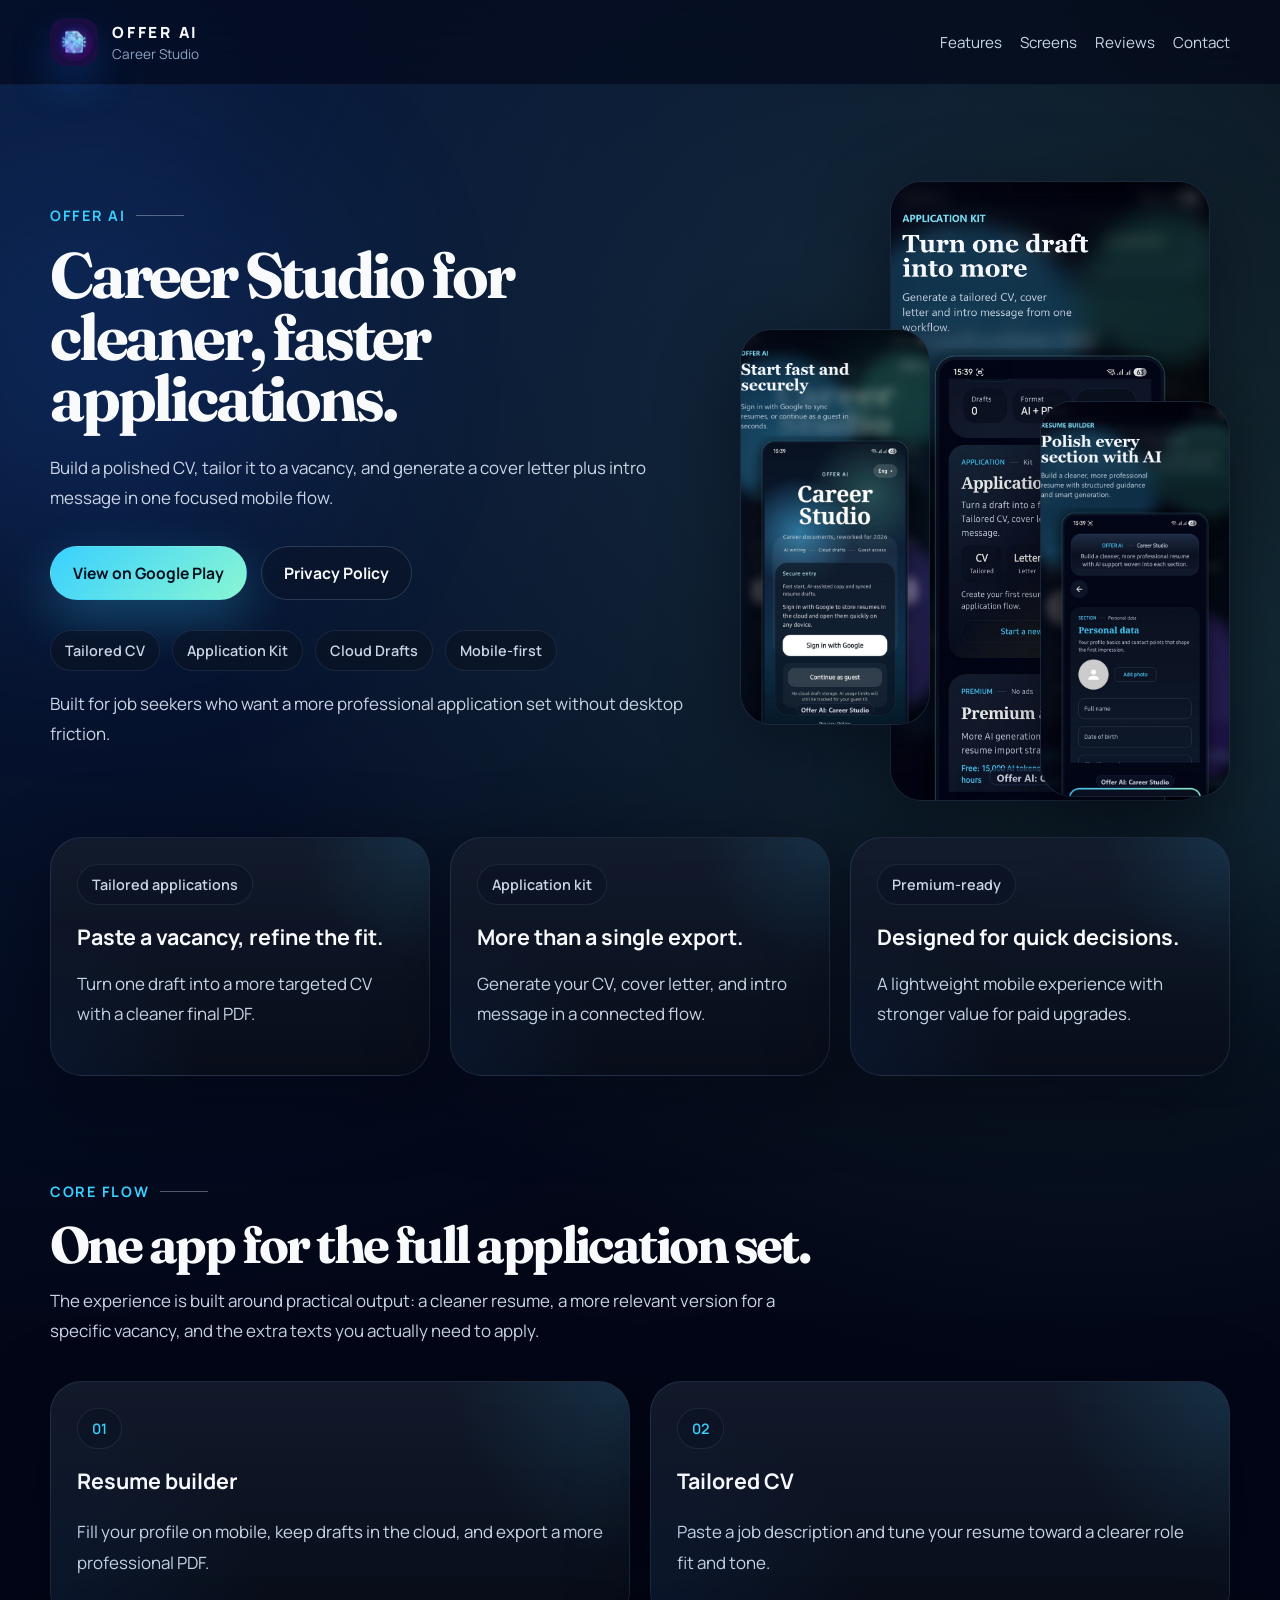
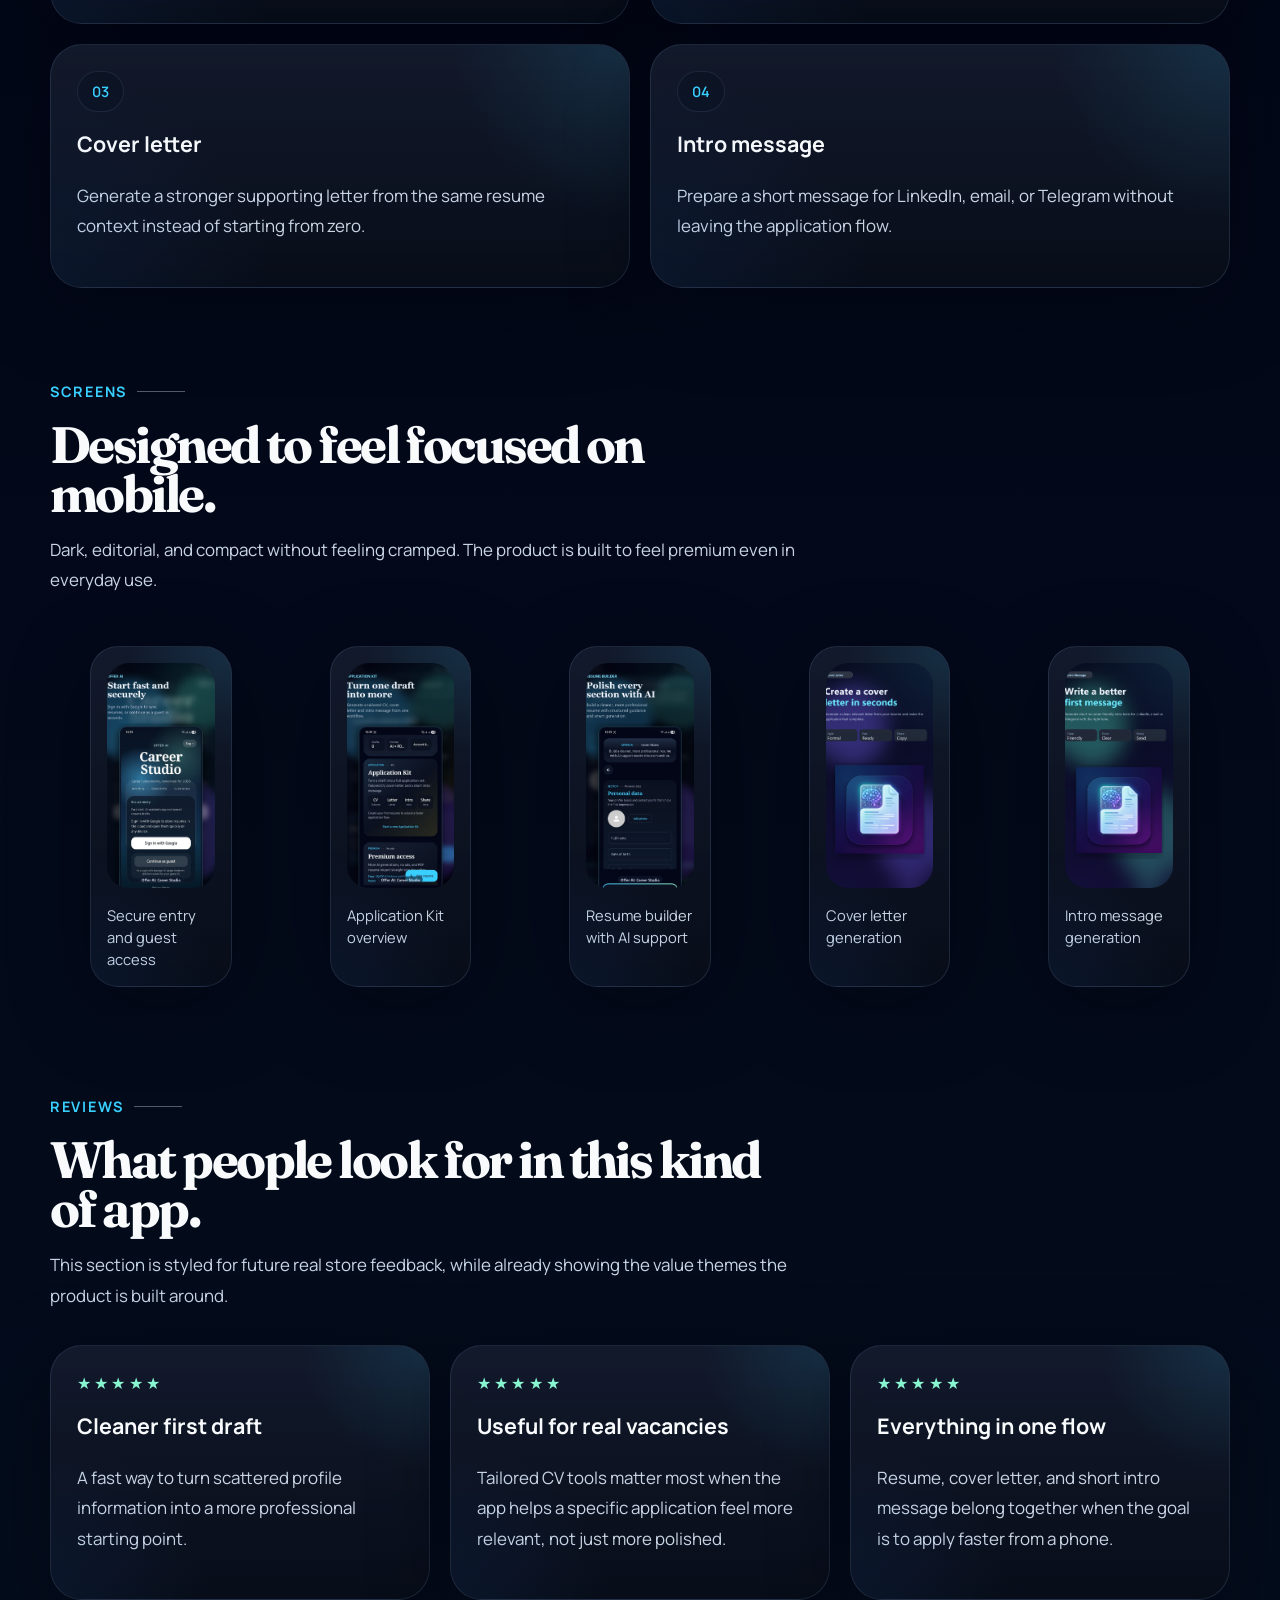
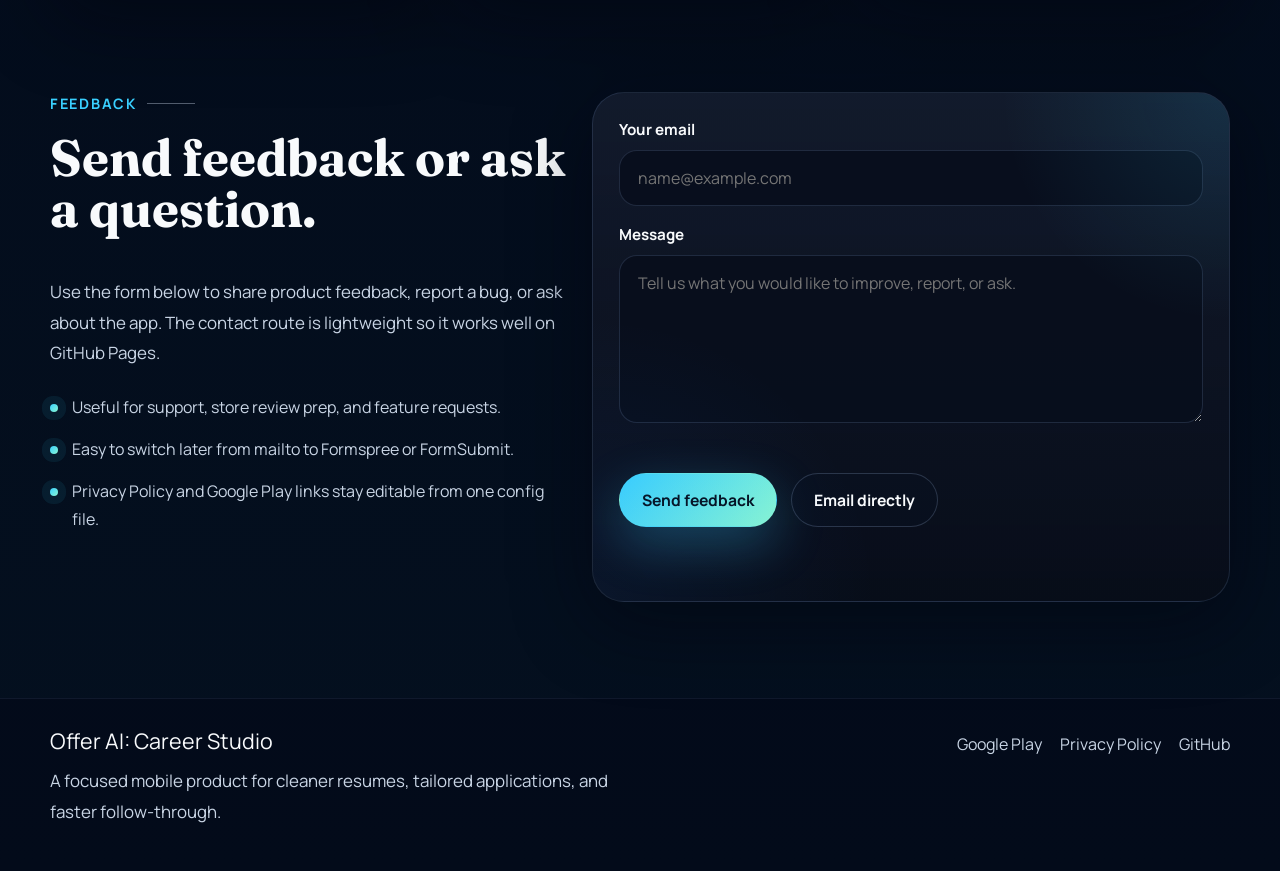
==== index.html @ f6e027f5 "Add files via upload" ====
<!DOCTYPE html>
<html lang="en">
<head>
    <meta charset="utf-8">
    <meta name="viewport" content="width=device-width, initial-scale=1">
    <title>Offer AI: Career Studio</title>
    <meta
        name="description"
        content="Offer AI: Career Studio helps you build a cleaner CV, tailor it to a vacancy, and generate a full application kit right from your phone."
    >
    <meta name="theme-color" content="#020617">
    <meta property="og:title" content="Offer AI: Career Studio">
    <meta
        property="og:description"
        content="A modern mobile studio for CVs, tailored applications, cover letters, and intro messages."
    >
    <meta property="og:type" content="website">
    <meta property="og:image" content="./assets/img/feature-graphic.png">
    <link rel="icon" type="image/png" href="./assets/img/app-icon.png">
    <link rel="preconnect" href="https://fonts.googleapis.com">
    <link rel="preconnect" href="https://fonts.gstatic.com" crossorigin>
    <link
        href="https://fonts.googleapis.com/css2?family=Fraunces:opsz,wght@9..144,600;9..144,700&family=Manrope:wght@400;500;600;700;800&display=swap"
        rel="stylesheet"
    >
    <link rel="stylesheet" href="./styles.css">
    <script defer src="./site-config.js"></script>
    <script defer src="./script.js"></script>
</head>
<body>
    <div class="page-glow page-glow-left"></div>
    <div class="page-glow page-glow-right"></div>

    <header class="site-header">
        <div class="container header-inner">
            <a class="brand" href="#top" aria-label="Offer AI home">
                <img src="./assets/img/app-icon.png" alt="Offer AI icon" class="brand-mark">
                <span class="brand-copy">
                    <span class="brand-name">Offer AI</span>
                    <span class="brand-subtitle">Career Studio</span>
                </span>
            </a>

            <nav class="site-nav" aria-label="Primary">
                <a href="#features">Features</a>
                <a href="#screens">Screens</a>
                <a href="#reviews">Reviews</a>
                <a href="#contact">Contact</a>
            </nav>
        </div>
    </header>

    <main id="top">
        <section class="hero-section">
            <div class="container hero-grid">
                <div class="hero-copy">
                    <div class="eyebrow">Offer AI</div>
                    <h1>Career Studio for cleaner, faster applications.</h1>
                    <p class="hero-lead">
                        Build a polished CV, tailor it to a vacancy, and generate a cover letter
                        plus intro message in one focused mobile flow.
                    </p>

                    <div class="hero-actions">
                        <a id="play-store-link" class="button button-primary" href="#" target="_blank" rel="noreferrer">
                            View on Google Play
                        </a>
                        <a id="privacy-link" class="button button-secondary" href="#" target="_blank" rel="noreferrer">
                            Privacy Policy
                        </a>
                    </div>

                    <div class="hero-pills" aria-label="Product highlights">
                        <span>Tailored CV</span>
                        <span>Application Kit</span>
                        <span>Cloud Drafts</span>
                        <span>Mobile-first</span>
                    </div>

                    <div class="hero-note">
                        Built for job seekers who want a more professional application set without
                        desktop friction.
                    </div>
                </div>

                <div class="hero-visual">
                    <div class="hero-card hero-card-main">
                        <img src="./assets/screens/02_application_kit.png" alt="Application Kit screen" loading="eager">
                    </div>
                    <div class="hero-card hero-card-float hero-card-left">
                        <img src="./assets/screens/01_secure_entry.png" alt="Secure entry screen" loading="eager">
                    </div>
                    <div class="hero-card hero-card-float hero-card-right">
                        <img src="./assets/screens/03_resume_builder.png" alt="Resume builder screen" loading="eager">
                    </div>
                </div>
            </div>
        </section>

        <section class="stat-section">
            <div class="container stat-grid">
                <article class="surface-card stat-card">
                    <span class="stat-label">Tailored applications</span>
                    <strong>Paste a vacancy, refine the fit.</strong>
                    <p>Turn one draft into a more targeted CV with a cleaner final PDF.</p>
                </article>
                <article class="surface-card stat-card">
                    <span class="stat-label">Application kit</span>
                    <strong>More than a single export.</strong>
                    <p>Generate your CV, cover letter, and intro message in a connected flow.</p>
                </article>
                <article class="surface-card stat-card">
                    <span class="stat-label">Premium-ready</span>
                    <strong>Designed for quick decisions.</strong>
                    <p>A lightweight mobile experience with stronger value for paid upgrades.</p>
                </article>
            </div>
        </section>

        <section id="features" class="content-section">
            <div class="container">
                <div class="section-heading">
                    <div class="eyebrow">Core flow</div>
                    <h2>One app for the full application set.</h2>
                    <p>
                        The experience is built around practical output: a cleaner resume, a more
                        relevant version for a specific vacancy, and the extra texts you actually
                        need to apply.
                    </p>
                </div>

                <div class="feature-grid">
                    <article class="surface-card feature-card">
                        <span class="feature-kicker">01</span>
                        <h3>Resume builder</h3>
                        <p>Fill your profile on mobile, keep drafts in the cloud, and export a more professional PDF.</p>
                    </article>
                    <article class="surface-card feature-card">
                        <span class="feature-kicker">02</span>
                        <h3>Tailored CV</h3>
                        <p>Paste a job description and tune your resume toward a clearer role fit and tone.</p>
                    </article>
                    <article class="surface-card feature-card">
                        <span class="feature-kicker">03</span>
                        <h3>Cover letter</h3>
                        <p>Generate a stronger supporting letter from the same resume context instead of starting from zero.</p>
                    </article>
                    <article class="surface-card feature-card">
                        <span class="feature-kicker">04</span>
                        <h3>Intro message</h3>
                        <p>Prepare a short message for LinkedIn, email, or Telegram without leaving the application flow.</p>
                    </article>
                </div>
            </div>
        </section>

        <section id="screens" class="content-section screen-section">
            <div class="container">
                <div class="section-heading">
                    <div class="eyebrow">Screens</div>
                    <h2>Designed to feel focused on mobile.</h2>
                    <p>
                        Dark, editorial, and compact without feeling cramped. The product is built
                        to feel premium even in everyday use.
                    </p>
                </div>

                <div class="screen-grid">
                    <figure class="surface-card screen-card">
                        <img src="./assets/screens/01_secure_entry.png" alt="Secure entry screen" loading="lazy">
                        <figcaption>Secure entry and guest access</figcaption>
                    </figure>
                    <figure class="surface-card screen-card">
                        <img src="./assets/screens/02_application_kit.png" alt="Application Kit screen" loading="lazy">
                        <figcaption>Application Kit overview</figcaption>
                    </figure>
                    <figure class="surface-card screen-card">
                        <img src="./assets/screens/03_resume_builder.png" alt="Resume builder screen" loading="lazy">
                        <figcaption>Resume builder with AI support</figcaption>
                    </figure>
                    <figure class="surface-card screen-card">
                        <img src="./assets/screens/04_cover_letter.png" alt="Cover letter screen" loading="lazy">
                        <figcaption>Cover letter generation</figcaption>
                    </figure>
                    <figure class="surface-card screen-card">
                        <img src="./assets/screens/05_intro_message.png" alt="Intro message screen" loading="lazy">
                        <figcaption>Intro message generation</figcaption>
                    </figure>
                </div>
            </div>
        </section>

        <section id="reviews" class="content-section">
            <div class="container">
                <div class="section-heading">
                    <div class="eyebrow">Reviews</div>
                    <h2>What people look for in this kind of app.</h2>
                    <p>
                        This section is styled for future real store feedback, while already showing
                        the value themes the product is built around.
                    </p>
                </div>

                <div class="review-grid">
                    <article class="surface-card review-card">
                        <div class="review-stars" aria-hidden="true">★★★★★</div>
                        <h3>Cleaner first draft</h3>
                        <p>
                            A fast way to turn scattered profile information into a more professional
                            starting point.
                        </p>
                    </article>
                    <article class="surface-card review-card">
                        <div class="review-stars" aria-hidden="true">★★★★★</div>
                        <h3>Useful for real vacancies</h3>
                        <p>
                            Tailored CV tools matter most when the app helps a specific application
                            feel more relevant, not just more polished.
                        </p>
                    </article>
                    <article class="surface-card review-card">
                        <div class="review-stars" aria-hidden="true">★★★★★</div>
                        <h3>Everything in one flow</h3>
                        <p>
                            Resume, cover letter, and short intro message belong together when the
                            goal is to apply faster from a phone.
                        </p>
                    </article>
                </div>
            </div>
        </section>

        <section id="contact" class="content-section contact-section">
            <div class="container contact-grid">
                <div class="contact-copy">
                    <div class="eyebrow">Feedback</div>
                    <h2>Send feedback or ask a question.</h2>
                    <p>
                        Use the form below to share product feedback, report a bug, or ask about the
                        app. The contact route is lightweight so it works well on GitHub Pages.
                    </p>

                    <ul class="contact-points">
                        <li>Useful for support, store review prep, and feature requests.</li>
                        <li>Easy to switch later from mailto to Formspree or FormSubmit.</li>
                        <li>Privacy Policy and Google Play links stay editable from one config file.</li>
                    </ul>
                </div>

                <form id="feedback-form" class="surface-card feedback-form" novalidate>
                    <label class="field">
                        <span>Your email</span>
                        <input id="feedback-email" name="email" type="email" placeholder="name@example.com" required>
                    </label>

                    <label class="field">
                        <span>Message</span>
                        <textarea
                            id="feedback-message"
                            name="message"
                            rows="6"
                            placeholder="Tell us what you would like to improve, report, or ask."
                            required
                        ></textarea>
                    </label>

                    <div class="form-actions">
                        <button class="button button-primary" type="submit">Send feedback</button>
                        <a id="contact-email-link" class="button button-secondary" href="#">Email directly</a>
                    </div>

                    <p id="form-status" class="form-status" role="status" aria-live="polite"></p>
                </form>
            </div>
        </section>
    </main>

    <footer class="site-footer">
        <div class="container footer-inner">
            <div>
                <div class="footer-brand">Offer AI: Career Studio</div>
                <p class="footer-copy">
                    A focused mobile product for cleaner resumes, tailored applications, and faster
                    follow-through.
                </p>
            </div>

            <div class="footer-links">
                <a id="footer-play-link" href="#" target="_blank" rel="noreferrer">Google Play</a>
                <a id="footer-privacy-link" href="#" target="_blank" rel="noreferrer">Privacy Policy</a>
                <a href="https://github.com/MoslyHarmless/CVBuilderPro" target="_blank" rel="noreferrer">GitHub</a>
            </div>
        </div>
    </footer>
</body>
</html>
---- styles.css ----
:root {
    --bg: #020617;
    --surface: rgba(11, 17, 32, 0.82);
    --surface-strong: rgba(23, 32, 51, 0.92);
    --surface-border: rgba(72, 93, 129, 0.32);
    --text: #f8fafc;
    --muted: #c9d5e5;
    --muted-soft: #8da2bf;
    --cyan: #39d0ff;
    --mint: #89f6d2;
    --blue: #2c7bff;
    --glow: rgba(57, 208, 255, 0.2);
    --shadow: 0 20px 80px rgba(1, 4, 12, 0.48);
    --radius-xl: 32px;
    --radius-lg: 24px;
    --radius-md: 18px;
    --radius-sm: 14px;
    --container: 1180px;
}

* {
    box-sizing: border-box;
}

html {
    scroll-behavior: smooth;
}

body {
    margin: 0;
    min-width: 320px;
    font-family: "Manrope", sans-serif;
    color: var(--text);
    background:
        radial-gradient(circle at top left, rgba(44, 123, 255, 0.2), transparent 32%),
        radial-gradient(circle at 85% 12%, rgba(137, 246, 210, 0.14), transparent 24%),
        linear-gradient(180deg, #030917 0%, #020617 36%, #04101f 100%);
    overflow-x: hidden;
}

img {
    display: block;
    max-width: 100%;
}

a {
    color: inherit;
    text-decoration: none;
}

button,
input,
textarea {
    font: inherit;
}

.page-glow {
    position: fixed;
    inset: auto;
    width: 420px;
    height: 420px;
    border-radius: 50%;
    filter: blur(120px);
    opacity: 0.35;
    pointer-events: none;
    z-index: 0;
}

.page-glow-left {
    top: 160px;
    left: -120px;
    background: rgba(44, 123, 255, 0.45);
}

.page-glow-right {
    top: 520px;
    right: -120px;
    background: rgba(57, 208, 255, 0.22);
}

.container {
    position: relative;
    z-index: 1;
    width: min(calc(100% - 40px), var(--container));
    margin: 0 auto;
}

.site-header {
    position: sticky;
    top: 0;
    z-index: 10;
    backdrop-filter: blur(18px);
    background: rgba(2, 6, 23, 0.6);
    border-bottom: 1px solid rgba(95, 117, 155, 0.12);
}

.header-inner {
    display: flex;
    align-items: center;
    justify-content: space-between;
    gap: 20px;
    padding: 18px 0;
}

.brand {
    display: inline-flex;
    align-items: center;
    gap: 14px;
}

.brand-mark {
    width: 48px;
    height: 48px;
    border-radius: 16px;
    box-shadow: 0 18px 40px rgba(22, 121, 255, 0.25);
}

.brand-copy {
    display: flex;
    flex-direction: column;
    gap: 2px;
}

.brand-name {
    font-size: 0.96rem;
    font-weight: 800;
    letter-spacing: 0.18em;
    text-transform: uppercase;
}

.brand-subtitle {
    font-size: 0.85rem;
    color: var(--muted-soft);
}

.site-nav {
    display: flex;
    flex-wrap: wrap;
    justify-content: flex-end;
    gap: 18px;
}

.site-nav a {
    color: var(--muted);
    font-size: 0.95rem;
    transition: color 0.22s ease;
}

.site-nav a:hover,
.site-nav a:focus-visible {
    color: var(--text);
}

.hero-section {
    padding: 72px 0 28px;
}

.hero-grid {
    display: grid;
    grid-template-columns: minmax(0, 1fr) minmax(340px, 490px);
    align-items: center;
    gap: 44px;
}

.eyebrow {
    display: inline-flex;
    align-items: center;
    gap: 10px;
    color: var(--cyan);
    font-size: 0.9rem;
    font-weight: 700;
    letter-spacing: 0.12em;
    text-transform: uppercase;
}

.eyebrow::after {
    content: "";
    width: 48px;
    height: 1px;
    background: rgba(201, 213, 229, 0.4);
}

.hero-copy h1,
.section-heading h2 {
    margin: 18px 0 0;
    font-family: "Fraunces", serif;
    font-size: clamp(3.2rem, 5vw, 5.3rem);
    line-height: 0.96;
    letter-spacing: -0.05em;
}

.hero-lead,
.section-heading p,
.stat-card p,
.feature-card p,
.review-card p,
.contact-copy p,
.footer-copy,
.hero-note {
    color: var(--muted);
    font-size: 1.06rem;
    line-height: 1.8;
}

.hero-lead {
    max-width: 640px;
    margin: 24px 0 0;
}

.hero-actions,
.form-actions {
    display: flex;
    flex-wrap: wrap;
    gap: 14px;
    margin-top: 32px;
}

.button {
    display: inline-flex;
    align-items: center;
    justify-content: center;
    min-height: 54px;
    padding: 0 22px;
    border-radius: 999px;
    border: 1px solid transparent;
    font-size: 0.98rem;
    font-weight: 700;
    transition:
        transform 0.22s ease,
        box-shadow 0.22s ease,
        border-color 0.22s ease,
        background 0.22s ease;
}

.button:hover,
.button:focus-visible {
    transform: translateY(-1px);
}

.button-primary {
    color: #04101f;
    background: linear-gradient(135deg, var(--cyan), var(--mint));
    box-shadow: 0 18px 50px rgba(57, 208, 255, 0.28);
}

.button-secondary {
    color: var(--text);
    border-color: rgba(129, 151, 188, 0.28);
    background: rgba(10, 18, 34, 0.48);
}

.button-secondary:hover,
.button-secondary:focus-visible {
    border-color: rgba(141, 162, 191, 0.46);
    background: rgba(15, 24, 42, 0.8);
}

.hero-pills {
    display: flex;
    flex-wrap: wrap;
    gap: 12px;
    margin-top: 30px;
}

.hero-pills span,
.stat-label,
.feature-kicker {
    display: inline-flex;
    align-items: center;
    padding: 10px 14px;
    border-radius: 999px;
    color: var(--muted);
    background: rgba(10, 18, 34, 0.62);
    border: 1px solid rgba(107, 127, 161, 0.18);
    font-size: 0.9rem;
    font-weight: 600;
}

.hero-note {
    max-width: 640px;
    margin-top: 18px;
}

.hero-visual {
    position: relative;
    min-height: 640px;
}

.hero-card {
    position: absolute;
    overflow: hidden;
    border: 1px solid rgba(106, 128, 165, 0.18);
    border-radius: 32px;
    background: rgba(11, 17, 32, 0.72);
    box-shadow: var(--shadow);
}

.hero-card img {
    width: 100%;
    height: 100%;
    object-fit: cover;
}

.hero-card-main {
    right: 20px;
    top: 24px;
    width: min(100%, 320px);
    height: 620px;
}

.hero-card-float {
    width: 190px;
    height: 396px;
}

.hero-card-left {
    left: 0;
    bottom: 72px;
}

.hero-card-right {
    right: 0;
    bottom: 0;
}

.stat-section {
    padding: 12px 0 12px;
}

.stat-grid,
.feature-grid,
.review-grid,
.contact-grid {
    display: grid;
    gap: 20px;
}

.stat-grid {
    grid-template-columns: repeat(3, minmax(0, 1fr));
}

.surface-card {
    position: relative;
    overflow: hidden;
    border: 1px solid var(--surface-border);
    border-radius: var(--radius-xl);
    background:
        linear-gradient(180deg, rgba(25, 35, 54, 0.55), rgba(7, 13, 24, 0.85)),
        var(--surface);
    box-shadow: var(--shadow);
}

.surface-card::before {
    content: "";
    position: absolute;
    inset: 0;
    background:
        radial-gradient(circle at top right, rgba(57, 208, 255, 0.12), transparent 28%),
        radial-gradient(circle at bottom left, rgba(44, 123, 255, 0.08), transparent 35%);
    pointer-events: none;
}

.stat-card,
.feature-card,
.review-card,
.feedback-form {
    padding: 26px 26px 28px;
}

.stat-card strong,
.feature-card h3,
.review-card h3,
.contact-copy h2,
.footer-brand {
    display: block;
    margin-top: 18px;
    font-size: 1.34rem;
    line-height: 1.35;
}

.content-section {
    padding: 92px 0 0;
}

.section-heading {
    max-width: 760px;
    margin-bottom: 34px;
}

.section-heading h2 {
    font-size: clamp(2.4rem, 4vw, 4.3rem);
}

.feature-grid {
    grid-template-columns: repeat(2, minmax(0, 1fr));
}

.feature-kicker {
    color: var(--cyan);
}

.screen-grid {
    display: grid;
    grid-template-columns: repeat(5, minmax(0, 1fr));
    gap: 18px;
}

.screen-card {
    padding: 16px;
    border-radius: 28px;
}

.screen-card img {
    width: 100%;
    aspect-ratio: 9 / 18.8;
    object-fit: cover;
    border-radius: 22px;
}

.screen-card figcaption {
    margin-top: 16px;
    color: var(--muted);
    font-size: 0.92rem;
    line-height: 1.5;
}

.review-grid {
    grid-template-columns: repeat(3, minmax(0, 1fr));
}

.review-stars {
    color: var(--mint);
    letter-spacing: 0.2em;
}

.contact-section {
    padding-bottom: 96px;
}

.contact-grid {
    grid-template-columns: minmax(0, 0.9fr) minmax(0, 1.1fr);
    align-items: start;
}

.contact-copy h2 {
    font-family: "Fraunces", serif;
    font-size: clamp(2rem, 4vw, 3.5rem);
    line-height: 1;
}

.contact-points {
    margin: 24px 0 0;
    padding: 0;
    list-style: none;
    color: var(--muted);
}

.contact-points li {
    position: relative;
    padding-left: 22px;
    margin-top: 14px;
    line-height: 1.75;
}

.contact-points li::before {
    content: "";
    position: absolute;
    left: 0;
    top: 11px;
    width: 8px;
    height: 8px;
    border-radius: 50%;
    background: linear-gradient(135deg, var(--cyan), var(--mint));
    box-shadow: 0 0 0 8px rgba(57, 208, 255, 0.08);
}

.feedback-form {
    display: grid;
    gap: 18px;
}

.field {
    display: grid;
    gap: 10px;
}

.field span {
    color: var(--text);
    font-size: 0.95rem;
    font-weight: 700;
}

.field input,
.field textarea {
    width: 100%;
    border: 1px solid rgba(108, 131, 170, 0.24);
    border-radius: var(--radius-md);
    color: var(--text);
    background: rgba(8, 15, 29, 0.92);
    padding: 16px 18px;
    outline: none;
    transition: border-color 0.18s ease, box-shadow 0.18s ease;
}

.field textarea {
    resize: vertical;
    min-height: 168px;
}

.field input:focus,
.field textarea:focus {
    border-color: rgba(57, 208, 255, 0.46);
    box-shadow: 0 0 0 4px rgba(57, 208, 255, 0.12);
}

.form-status {
    min-height: 24px;
    margin: 4px 0 0;
    color: var(--muted-soft);
    font-size: 0.92rem;
}

.site-footer {
    border-top: 1px solid rgba(95, 117, 155, 0.14);
    padding: 28px 0 44px;
    background: rgba(2, 6, 23, 0.5);
}

.footer-inner {
    display: flex;
    justify-content: space-between;
    gap: 24px;
}

.footer-brand {
    margin-top: 0;
}

.footer-copy {
    max-width: 560px;
    margin: 10px 0 0;
}

.footer-links {
    display: flex;
    flex-wrap: wrap;
    justify-content: flex-end;
    align-content: flex-start;
    gap: 18px;
    padding-top: 6px;
}

.footer-links a {
    color: var(--muted);
}

.footer-links a:hover,
.footer-links a:focus-visible {
    color: var(--text);
}

@media (max-width: 1180px) {
    .hero-grid,
    .contact-grid,
    .screen-grid {
        grid-template-columns: 1fr;
    }

    .hero-visual {
        min-height: 760px;
        max-width: 560px;
        margin: 0 auto;
    }

    .screen-grid {
        gap: 20px;
    }

    .screen-card {
        max-width: 360px;
        margin: 0 auto;
    }
}

@media (max-width: 960px) {
    .stat-grid,
    .feature-grid,
    .review-grid {
        grid-template-columns: 1fr;
    }

    .header-inner {
        align-items: flex-start;
        flex-direction: column;
    }

    .site-nav {
        justify-content: flex-start;
    }
}

@media (max-width: 760px) {
    .container {
        width: min(calc(100% - 28px), var(--container));
    }

    .hero-section {
        padding-top: 52px;
    }

    .hero-visual {
        min-height: 560px;
    }

    .hero-card-main {
        right: 0;
        width: min(100%, 270px);
        height: 520px;
    }

    .hero-card-float {
        width: 140px;
        height: 290px;
    }

    .hero-card-left {
        left: 0;
        bottom: 40px;
    }

    .hero-card-right {
        right: 0;
        bottom: 0;
    }

    .stat-card,
    .feature-card,
    .review-card,
    .feedback-form,
    .screen-card {
        padding: 22px;
    }

    .button {
        width: 100%;
    }

    .footer-inner {
        flex-direction: column;
    }

    .footer-links {
        justify-content: flex-start;
    }
}
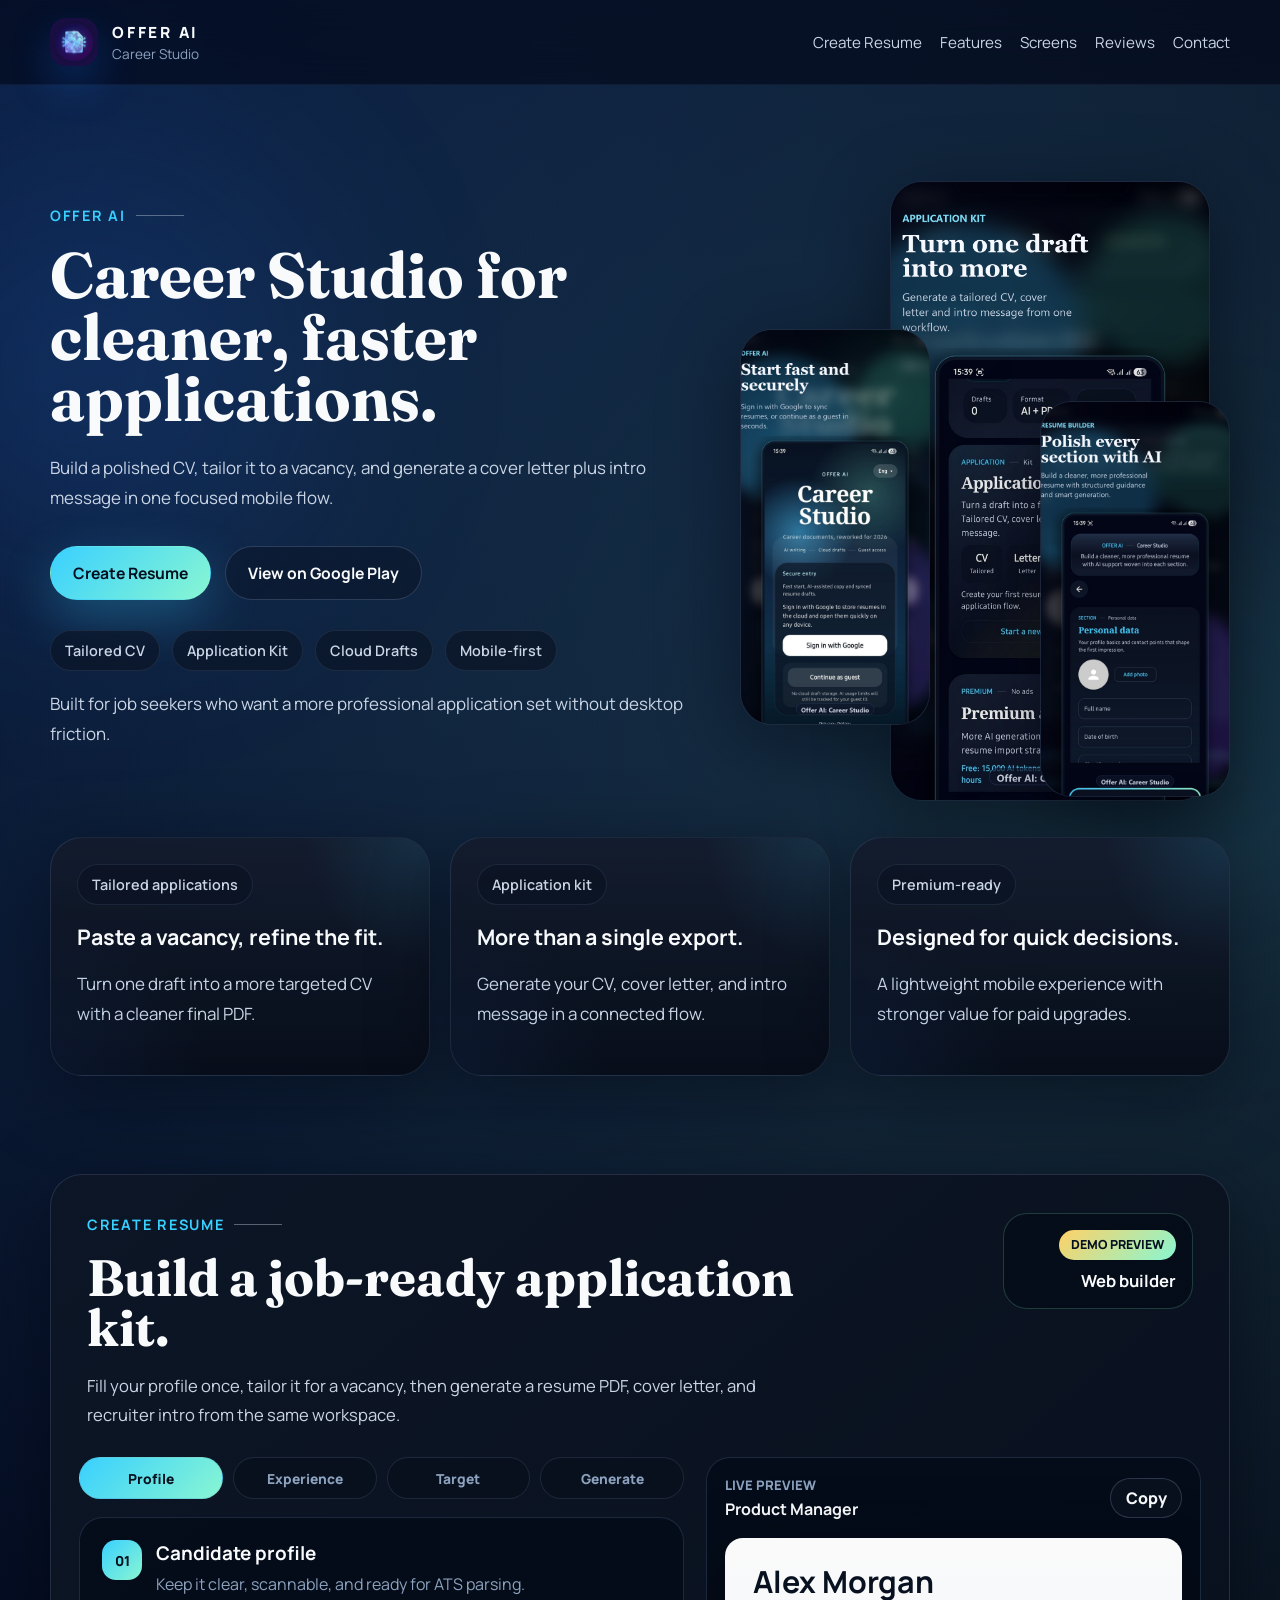
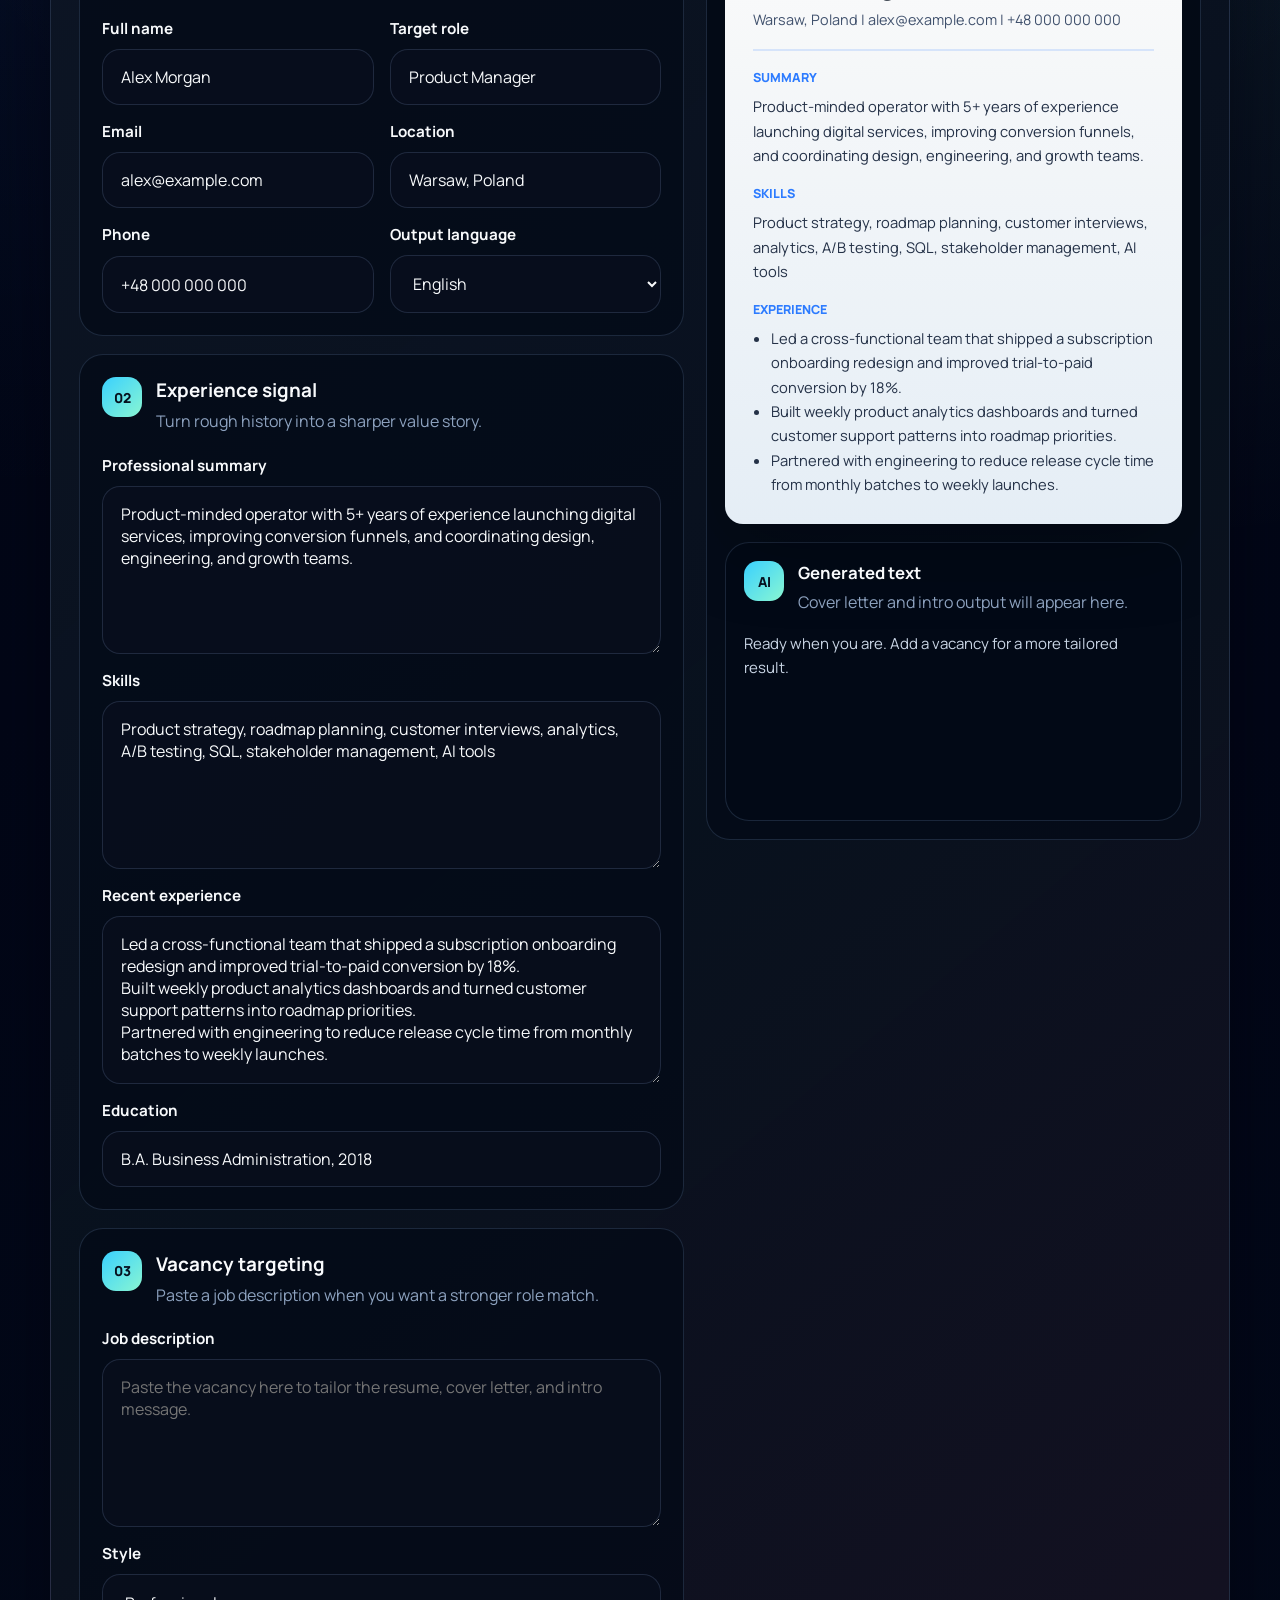
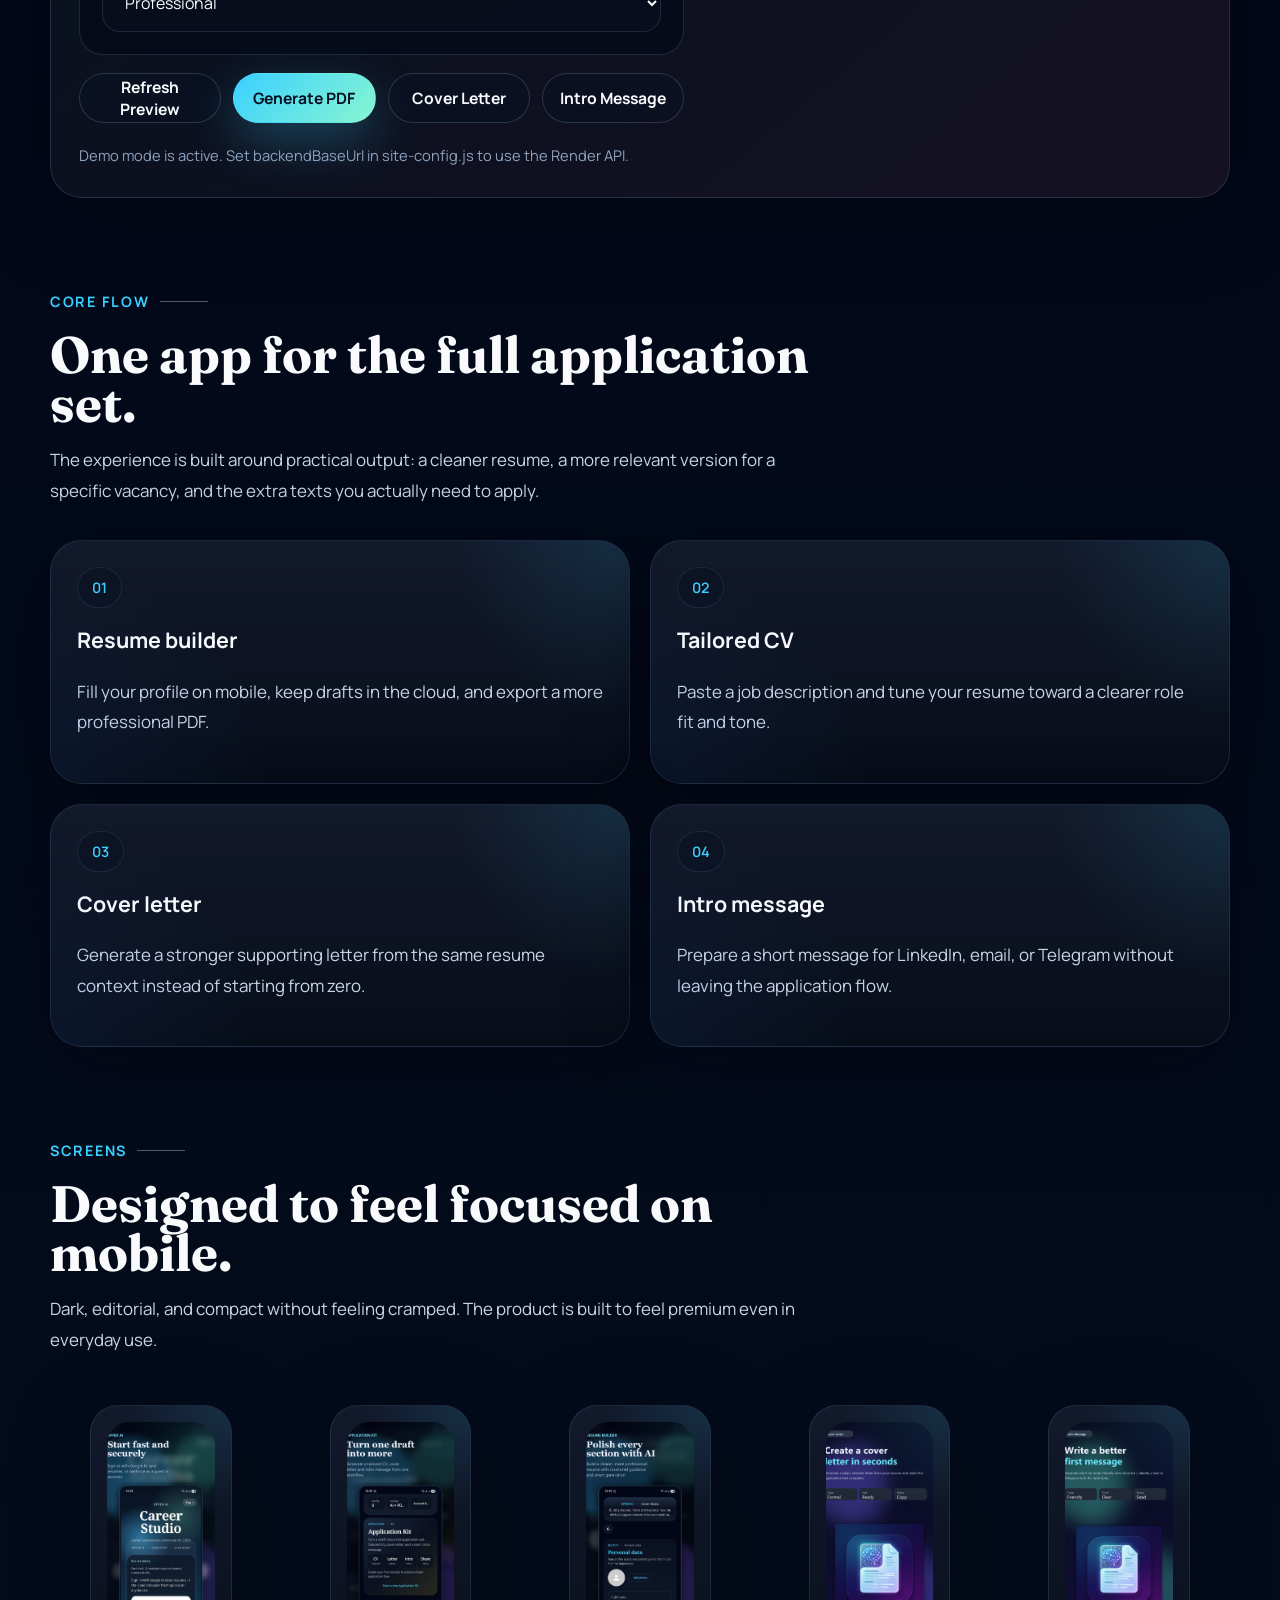
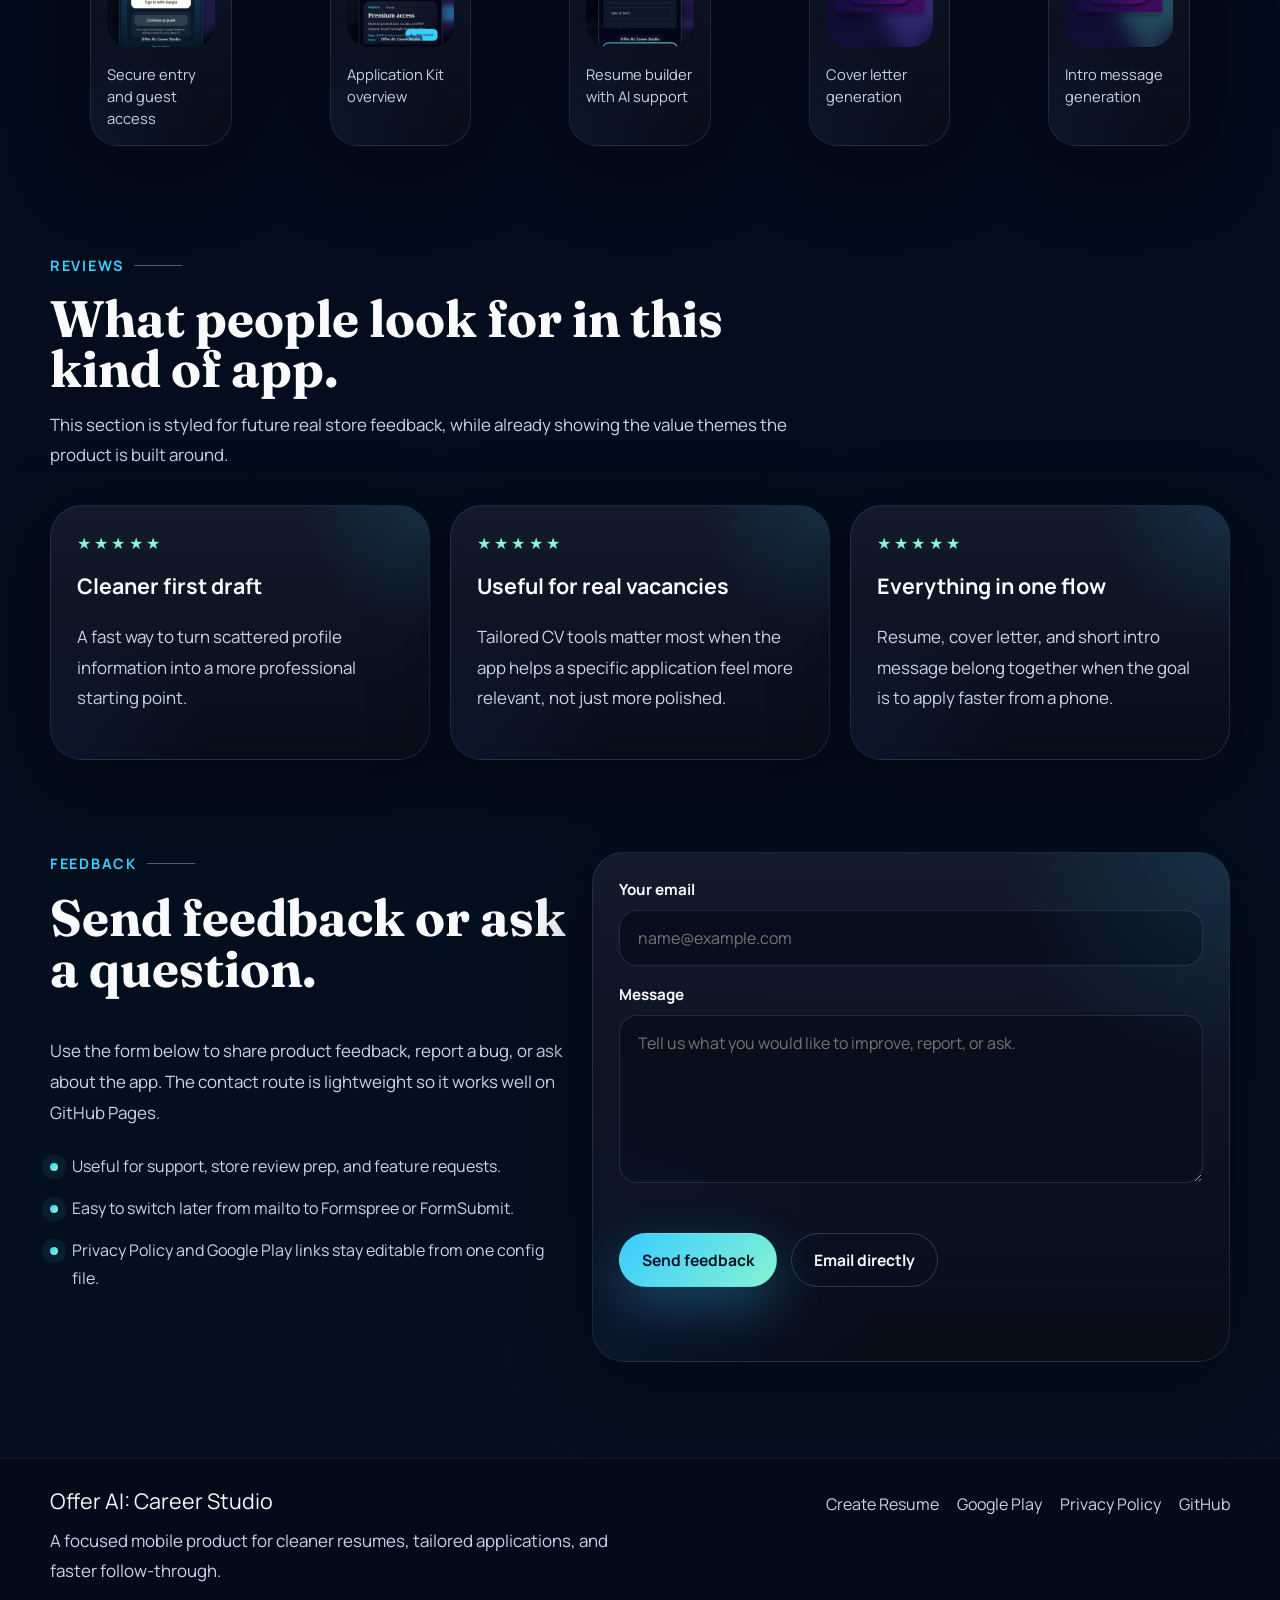
==== commit 7a7f1197: "new sites" ====
--- a/index.html
+++ b/index.html
@@ -42,6 +42,7 @@
             </a>
 
             <nav class="site-nav" aria-label="Primary">
+                <a href="#create">Create Resume</a>
                 <a href="#features">Features</a>
                 <a href="#screens">Screens</a>
                 <a href="#reviews">Reviews</a>
@@ -62,11 +63,11 @@
                     </p>
 
                     <div class="hero-actions">
-                        <a id="play-store-link" class="button button-primary" href="#" target="_blank" rel="noreferrer">
+                        <a class="button button-primary" href="#create">
+                            Create Resume
+                        </a>
+                        <a id="play-store-link" class="button button-secondary" href="#" target="_blank" rel="noreferrer">
                             View on Google Play
-                        </a>
-                        <a id="privacy-link" class="button button-secondary" href="#" target="_blank" rel="noreferrer">
-                            Privacy Policy
                         </a>
                     </div>
 
@@ -114,6 +115,187 @@
                     <strong>Designed for quick decisions.</strong>
                     <p>A lightweight mobile experience with stronger value for paid upgrades.</p>
                 </article>
+            </div>
+        </section>
+
+        <section id="create" class="content-section builder-section">
+            <div class="container">
+                <div class="builder-shell">
+                    <div class="builder-topbar">
+                        <div>
+                            <div class="eyebrow">Create Resume</div>
+                            <h2>Build a job-ready application kit.</h2>
+                            <p>
+                                Fill your profile once, tailor it for a vacancy, then generate a
+                                resume PDF, cover letter, and recruiter intro from the same workspace.
+                            </p>
+                        </div>
+                        <div class="builder-status">
+                            <span id="api-mode-badge">Demo preview</span>
+                            <strong>Web builder</strong>
+                        </div>
+                    </div>
+
+                    <div class="builder-grid">
+                        <form id="resume-builder-form" class="resume-builder" novalidate>
+                            <div class="builder-progress" aria-label="Resume builder progress">
+                                <span class="progress-step is-active">Profile</span>
+                                <span class="progress-step">Experience</span>
+                                <span class="progress-step">Target</span>
+                                <span class="progress-step">Generate</span>
+                            </div>
+
+                            <div class="builder-panel">
+                                <div class="panel-heading">
+                                    <span>01</span>
+                                    <div>
+                                        <h3>Candidate profile</h3>
+                                        <p>Keep it clear, scannable, and ready for ATS parsing.</p>
+                                    </div>
+                                </div>
+
+                                <div class="builder-fields two-columns">
+                                    <label class="field">
+                                        <span>Full name</span>
+                                        <input id="resume-name" name="name" type="text" value="Alex Morgan" required>
+                                    </label>
+                                    <label class="field">
+                                        <span>Target role</span>
+                                        <input id="resume-role" name="role" type="text" value="Product Manager" required>
+                                    </label>
+                                    <label class="field">
+                                        <span>Email</span>
+                                        <input id="resume-email" name="email" type="email" value="alex@example.com" required>
+                                    </label>
+                                    <label class="field">
+                                        <span>Location</span>
+                                        <input id="resume-location" name="location" type="text" value="Warsaw, Poland">
+                                    </label>
+                                    <label class="field">
+                                        <span>Phone</span>
+                                        <input id="resume-phone" name="phone" type="text" value="+48 000 000 000">
+                                    </label>
+                                    <label class="field">
+                                        <span>Output language</span>
+                                        <select id="resume-language" name="language">
+                                            <option value="English" selected>English</option>
+                                            <option value="Ukrainian">Ukrainian</option>
+                                            <option value="Russian">Russian</option>
+                                            <option value="German">German</option>
+                                            <option value="Polish">Polish</option>
+                                        </select>
+                                    </label>
+                                </div>
+                            </div>
+
+                            <div class="builder-panel">
+                                <div class="panel-heading">
+                                    <span>02</span>
+                                    <div>
+                                        <h3>Experience signal</h3>
+                                        <p>Turn rough history into a sharper value story.</p>
+                                    </div>
+                                </div>
+
+                                <div class="builder-fields">
+                                    <label class="field">
+                                        <span>Professional summary</span>
+                                        <textarea id="resume-summary" name="summary" rows="4">Product-minded operator with 5+ years of experience launching digital services, improving conversion funnels, and coordinating design, engineering, and growth teams.</textarea>
+                                    </label>
+                                    <label class="field">
+                                        <span>Skills</span>
+                                        <textarea id="resume-skills" name="skills" rows="3">Product strategy, roadmap planning, customer interviews, analytics, A/B testing, SQL, stakeholder management, AI tools</textarea>
+                                    </label>
+                                    <label class="field">
+                                        <span>Recent experience</span>
+                                        <textarea id="resume-experience" name="experience" rows="5">Led a cross-functional team that shipped a subscription onboarding redesign and improved trial-to-paid conversion by 18%.
+Built weekly product analytics dashboards and turned customer support patterns into roadmap priorities.
+Partnered with engineering to reduce release cycle time from monthly batches to weekly launches.</textarea>
+                                    </label>
+                                    <label class="field">
+                                        <span>Education</span>
+                                        <input id="resume-education" name="education" type="text" value="B.A. Business Administration, 2018">
+                                    </label>
+                                </div>
+                            </div>
+
+                            <div class="builder-panel">
+                                <div class="panel-heading">
+                                    <span>03</span>
+                                    <div>
+                                        <h3>Vacancy targeting</h3>
+                                        <p>Paste a job description when you want a stronger role match.</p>
+                                    </div>
+                                </div>
+
+                                <div class="builder-fields">
+                                    <label class="field">
+                                        <span>Job description</span>
+                                        <textarea id="resume-job" name="jobDescription" rows="5" placeholder="Paste the vacancy here to tailor the resume, cover letter, and intro message."></textarea>
+                                    </label>
+                                    <label class="field">
+                                        <span>Style</span>
+                                        <select id="resume-style" name="style">
+                                            <option value="professional" selected>Professional</option>
+                                            <option value="modern">Modern</option>
+                                            <option value="executive">Executive</option>
+                                            <option value="concise">Concise</option>
+                                        </select>
+                                    </label>
+                                </div>
+                            </div>
+
+                            <div class="builder-actions">
+                                <button id="preview-resume-button" class="button button-secondary" type="button">Refresh Preview</button>
+                                <button id="generate-pdf-button" class="button button-primary" type="button">Generate PDF</button>
+                                <button id="generate-cover-button" class="button button-secondary" type="button">Cover Letter</button>
+                                <button id="generate-intro-button" class="button button-secondary" type="button">Intro Message</button>
+                            </div>
+
+                            <p id="builder-status-text" class="form-status" role="status" aria-live="polite"></p>
+                        </form>
+
+                        <aside class="builder-preview" aria-label="Resume preview and generated output">
+                            <div class="preview-toolbar">
+                                <div>
+                                    <span>Live Preview</span>
+                                    <strong id="preview-role">Product Manager</strong>
+                                </div>
+                                <button id="copy-output-button" class="icon-button" type="button" aria-label="Copy generated text">Copy</button>
+                            </div>
+
+                            <div id="resume-preview-card" class="resume-preview-card">
+                                <div class="resume-preview-head">
+                                    <h3 id="preview-name">Alex Morgan</h3>
+                                    <p id="preview-contact">Warsaw, Poland | alex@example.com | +48 000 000 000</p>
+                                </div>
+                                <div class="resume-preview-section">
+                                    <span>Summary</span>
+                                    <p id="preview-summary"></p>
+                                </div>
+                                <div class="resume-preview-section">
+                                    <span>Skills</span>
+                                    <p id="preview-skills"></p>
+                                </div>
+                                <div class="resume-preview-section">
+                                    <span>Experience</span>
+                                    <ul id="preview-experience"></ul>
+                                </div>
+                            </div>
+
+                            <div class="generated-output">
+                                <div class="panel-heading compact">
+                                    <span>AI</span>
+                                    <div>
+                                        <h3>Generated text</h3>
+                                        <p id="output-label">Cover letter and intro output will appear here.</p>
+                                    </div>
+                                </div>
+                                <pre id="generated-text-output">Ready when you are. Add a vacancy for a more tailored result.</pre>
+                            </div>
+                        </aside>
+                    </div>
+                </div>
             </div>
         </section>
 
@@ -286,6 +468,7 @@
             </div>
 
             <div class="footer-links">
+                <a href="#create">Create Resume</a>
                 <a id="footer-play-link" href="#" target="_blank" rel="noreferrer">Google Play</a>
                 <a id="footer-privacy-link" href="#" target="_blank" rel="noreferrer">Privacy Policy</a>
                 <a href="https://github.com/MoslyHarmless/CVBuilderPro" target="_blank" rel="noreferrer">GitHub</a>
--- a/styles.css
+++ b/styles.css
@@ -9,6 +9,8 @@
     --cyan: #39d0ff;
     --mint: #89f6d2;
     --blue: #2c7bff;
+    --rose: #ff8a9a;
+    --amber: #ffd166;
     --glow: rgba(57, 208, 255, 0.2);
     --shadow: 0 20px 80px rgba(1, 4, 12, 0.48);
     --radius-xl: 32px;
@@ -50,6 +52,7 @@
 
 button,
 input,
+select,
 textarea {
     font: inherit;
 }
@@ -186,7 +189,7 @@
     font-family: "Fraunces", serif;
     font-size: clamp(3.2rem, 5vw, 5.3rem);
     line-height: 0.96;
-    letter-spacing: -0.05em;
+    letter-spacing: 0;
 }
 
 .hero-lead,
@@ -382,6 +385,10 @@
     padding: 92px 0 0;
 }
 
+section[id] {
+    scroll-margin-top: 112px;
+}
+
 .section-heading {
     max-width: 760px;
     margin-bottom: 34px;
@@ -397,6 +404,320 @@
 
 .feature-kicker {
     color: var(--cyan);
+}
+
+.builder-section {
+    padding-top: 86px;
+}
+
+.builder-shell {
+    position: relative;
+    z-index: 1;
+    padding: 28px;
+    border: 1px solid rgba(111, 136, 178, 0.24);
+    border-radius: var(--radius-xl);
+    background:
+        linear-gradient(140deg, rgba(13, 22, 38, 0.94), rgba(8, 17, 30, 0.88) 56%, rgba(22, 18, 34, 0.9)),
+        rgba(8, 15, 29, 0.92);
+    box-shadow: var(--shadow);
+}
+
+.builder-topbar {
+    display: flex;
+    justify-content: space-between;
+    gap: 28px;
+    padding: 10px 8px 28px;
+}
+
+.builder-topbar h2 {
+    max-width: 760px;
+    margin: 18px 0 0;
+    font-family: "Fraunces", serif;
+    font-size: clamp(2.4rem, 4vw, 4.8rem);
+    line-height: 0.98;
+    letter-spacing: 0;
+}
+
+.builder-topbar p {
+    max-width: 720px;
+    margin: 18px 0 0;
+    color: var(--muted);
+    font-size: 1.04rem;
+    line-height: 1.75;
+}
+
+.builder-status {
+    min-width: 190px;
+    align-self: flex-start;
+    display: grid;
+    gap: 9px;
+    justify-items: end;
+    padding: 16px;
+    border: 1px solid rgba(137, 246, 210, 0.2);
+    border-radius: var(--radius-lg);
+    background: rgba(3, 10, 21, 0.62);
+}
+
+.builder-status span {
+    display: inline-flex;
+    align-items: center;
+    min-height: 30px;
+    padding: 0 12px;
+    border-radius: 999px;
+    color: #06111f;
+    background: linear-gradient(135deg, var(--amber), var(--mint));
+    font-size: 0.78rem;
+    font-weight: 800;
+    text-transform: uppercase;
+}
+
+.builder-status strong {
+    color: var(--text);
+    font-size: 1.04rem;
+}
+
+.builder-grid {
+    display: grid;
+    grid-template-columns: minmax(0, 1.1fr) minmax(360px, 0.9fr);
+    gap: 22px;
+    align-items: start;
+}
+
+.resume-builder,
+.builder-preview {
+    display: grid;
+    gap: 18px;
+}
+
+.builder-progress {
+    display: grid;
+    grid-template-columns: repeat(4, minmax(0, 1fr));
+    gap: 10px;
+}
+
+.progress-step {
+    min-height: 42px;
+    display: inline-flex;
+    align-items: center;
+    justify-content: center;
+    border: 1px solid rgba(113, 135, 170, 0.2);
+    border-radius: 999px;
+    color: var(--muted-soft);
+    background: rgba(8, 15, 29, 0.68);
+    font-size: 0.86rem;
+    font-weight: 800;
+}
+
+.progress-step.is-active {
+    color: #06111f;
+    background: linear-gradient(135deg, var(--cyan), var(--mint));
+}
+
+.builder-panel,
+.builder-preview,
+.generated-output {
+    position: relative;
+    overflow: hidden;
+    border: 1px solid rgba(91, 114, 150, 0.28);
+    border-radius: var(--radius-lg);
+    background: rgba(4, 11, 23, 0.72);
+}
+
+.builder-panel {
+    display: grid;
+    gap: 20px;
+    padding: 22px;
+}
+
+.panel-heading {
+    position: relative;
+    z-index: 1;
+    display: flex;
+    gap: 14px;
+    align-items: flex-start;
+}
+
+.panel-heading > span {
+    flex: 0 0 auto;
+    display: inline-flex;
+    align-items: center;
+    justify-content: center;
+    width: 40px;
+    height: 40px;
+    border-radius: 14px;
+    color: #06111f;
+    background: linear-gradient(135deg, var(--cyan), var(--mint));
+    font-size: 0.86rem;
+    font-weight: 900;
+}
+
+.panel-heading h3 {
+    margin: 0;
+    font-size: 1.18rem;
+}
+
+.panel-heading p {
+    margin: 6px 0 0;
+    color: var(--muted-soft);
+    line-height: 1.6;
+}
+
+.panel-heading.compact h3 {
+    font-size: 1.05rem;
+}
+
+.builder-fields {
+    position: relative;
+    z-index: 1;
+    display: grid;
+    gap: 16px;
+}
+
+.builder-fields.two-columns {
+    grid-template-columns: repeat(2, minmax(0, 1fr));
+}
+
+.field select {
+    width: 100%;
+    border: 1px solid rgba(108, 131, 170, 0.24);
+    border-radius: var(--radius-md);
+    color: var(--text);
+    background: rgba(8, 15, 29, 0.92);
+    padding: 16px 18px;
+    outline: none;
+    transition: border-color 0.18s ease, box-shadow 0.18s ease;
+}
+
+.field select:focus {
+    border-color: rgba(57, 208, 255, 0.46);
+    box-shadow: 0 0 0 4px rgba(57, 208, 255, 0.12);
+}
+
+.builder-actions {
+    display: grid;
+    grid-template-columns: repeat(4, minmax(0, 1fr));
+    gap: 12px;
+}
+
+.builder-actions .button {
+    min-height: 50px;
+    padding: 0 16px;
+}
+
+.builder-preview {
+    position: sticky;
+    top: 96px;
+    padding: 18px;
+}
+
+.preview-toolbar {
+    display: flex;
+    align-items: center;
+    justify-content: space-between;
+    gap: 16px;
+}
+
+.preview-toolbar span {
+    display: block;
+    color: var(--muted-soft);
+    font-size: 0.82rem;
+    font-weight: 800;
+    text-transform: uppercase;
+}
+
+.preview-toolbar strong {
+    display: block;
+    margin-top: 4px;
+    font-size: 1rem;
+}
+
+.icon-button {
+    min-width: 72px;
+    min-height: 40px;
+    border: 1px solid rgba(129, 151, 188, 0.28);
+    border-radius: 999px;
+    color: var(--text);
+    background: rgba(12, 20, 34, 0.82);
+    cursor: pointer;
+    font-weight: 800;
+}
+
+.resume-preview-card {
+    position: relative;
+    z-index: 1;
+    display: grid;
+    gap: 18px;
+    min-height: 520px;
+    padding: 28px;
+    border-radius: var(--radius-md);
+    color: #0f172a;
+    background:
+        linear-gradient(180deg, rgba(255, 255, 255, 0.98), rgba(238, 247, 255, 0.96));
+    box-shadow: 0 22px 80px rgba(0, 0, 0, 0.28);
+}
+
+.resume-preview-head {
+    padding-bottom: 18px;
+    border-bottom: 2px solid rgba(44, 123, 255, 0.16);
+}
+
+.resume-preview-head h3 {
+    margin: 0;
+    color: #07111f;
+    font-size: 1.9rem;
+    line-height: 1.05;
+}
+
+.resume-preview-head p {
+    margin: 10px 0 0;
+    color: #40516d;
+    font-size: 0.9rem;
+    line-height: 1.6;
+}
+
+.resume-preview-section span {
+    display: block;
+    margin-bottom: 8px;
+    color: #2c7bff;
+    font-size: 0.78rem;
+    font-weight: 900;
+    text-transform: uppercase;
+}
+
+.resume-preview-section p,
+.resume-preview-section li {
+    color: #243147;
+    font-size: 0.92rem;
+    line-height: 1.65;
+}
+
+.resume-preview-section p {
+    margin: 0;
+}
+
+.resume-preview-section ul {
+    margin: 0;
+    padding-left: 18px;
+}
+
+.generated-output {
+    display: grid;
+    gap: 16px;
+    padding: 18px;
+}
+
+.generated-output pre {
+    position: relative;
+    z-index: 1;
+    min-height: 170px;
+    max-height: 320px;
+    margin: 0;
+    overflow: auto;
+    white-space: pre-wrap;
+    color: var(--muted);
+    font-family: "Manrope", sans-serif;
+    font-size: 0.94rem;
+    line-height: 1.65;
 }
 
 .screen-grid {
@@ -561,6 +882,7 @@
 
 @media (max-width: 1180px) {
     .hero-grid,
+    .builder-grid,
     .contact-grid,
     .screen-grid {
         grid-template-columns: 1fr;
@@ -579,6 +901,11 @@
     .screen-card {
         max-width: 360px;
         margin: 0 auto;
+    }
+
+    .builder-preview {
+        position: relative;
+        top: auto;
     }
 }
 
@@ -597,6 +924,21 @@
     .site-nav {
         justify-content: flex-start;
     }
+
+    .builder-topbar {
+        flex-direction: column;
+    }
+
+    .builder-status {
+        justify-items: start;
+        min-width: 0;
+    }
+
+    .builder-fields.two-columns,
+    .builder-actions,
+    .builder-progress {
+        grid-template-columns: 1fr;
+    }
 }
 
 @media (max-width: 760px) {
@@ -606,6 +948,10 @@
 
     .hero-section {
         padding-top: 52px;
+    }
+
+    section[id] {
+        scroll-margin-top: 154px;
     }
 
     .hero-visual {
@@ -637,10 +983,25 @@
     .feature-card,
     .review-card,
     .feedback-form,
+    .builder-panel,
     .screen-card {
         padding: 22px;
     }
 
+    .builder-shell {
+        padding: 16px;
+        border-radius: 24px;
+    }
+
+    .builder-topbar {
+        padding: 6px 4px 18px;
+    }
+
+    .resume-preview-card {
+        min-height: auto;
+        padding: 22px;
+    }
+
     .button {
         width: 100%;
     }
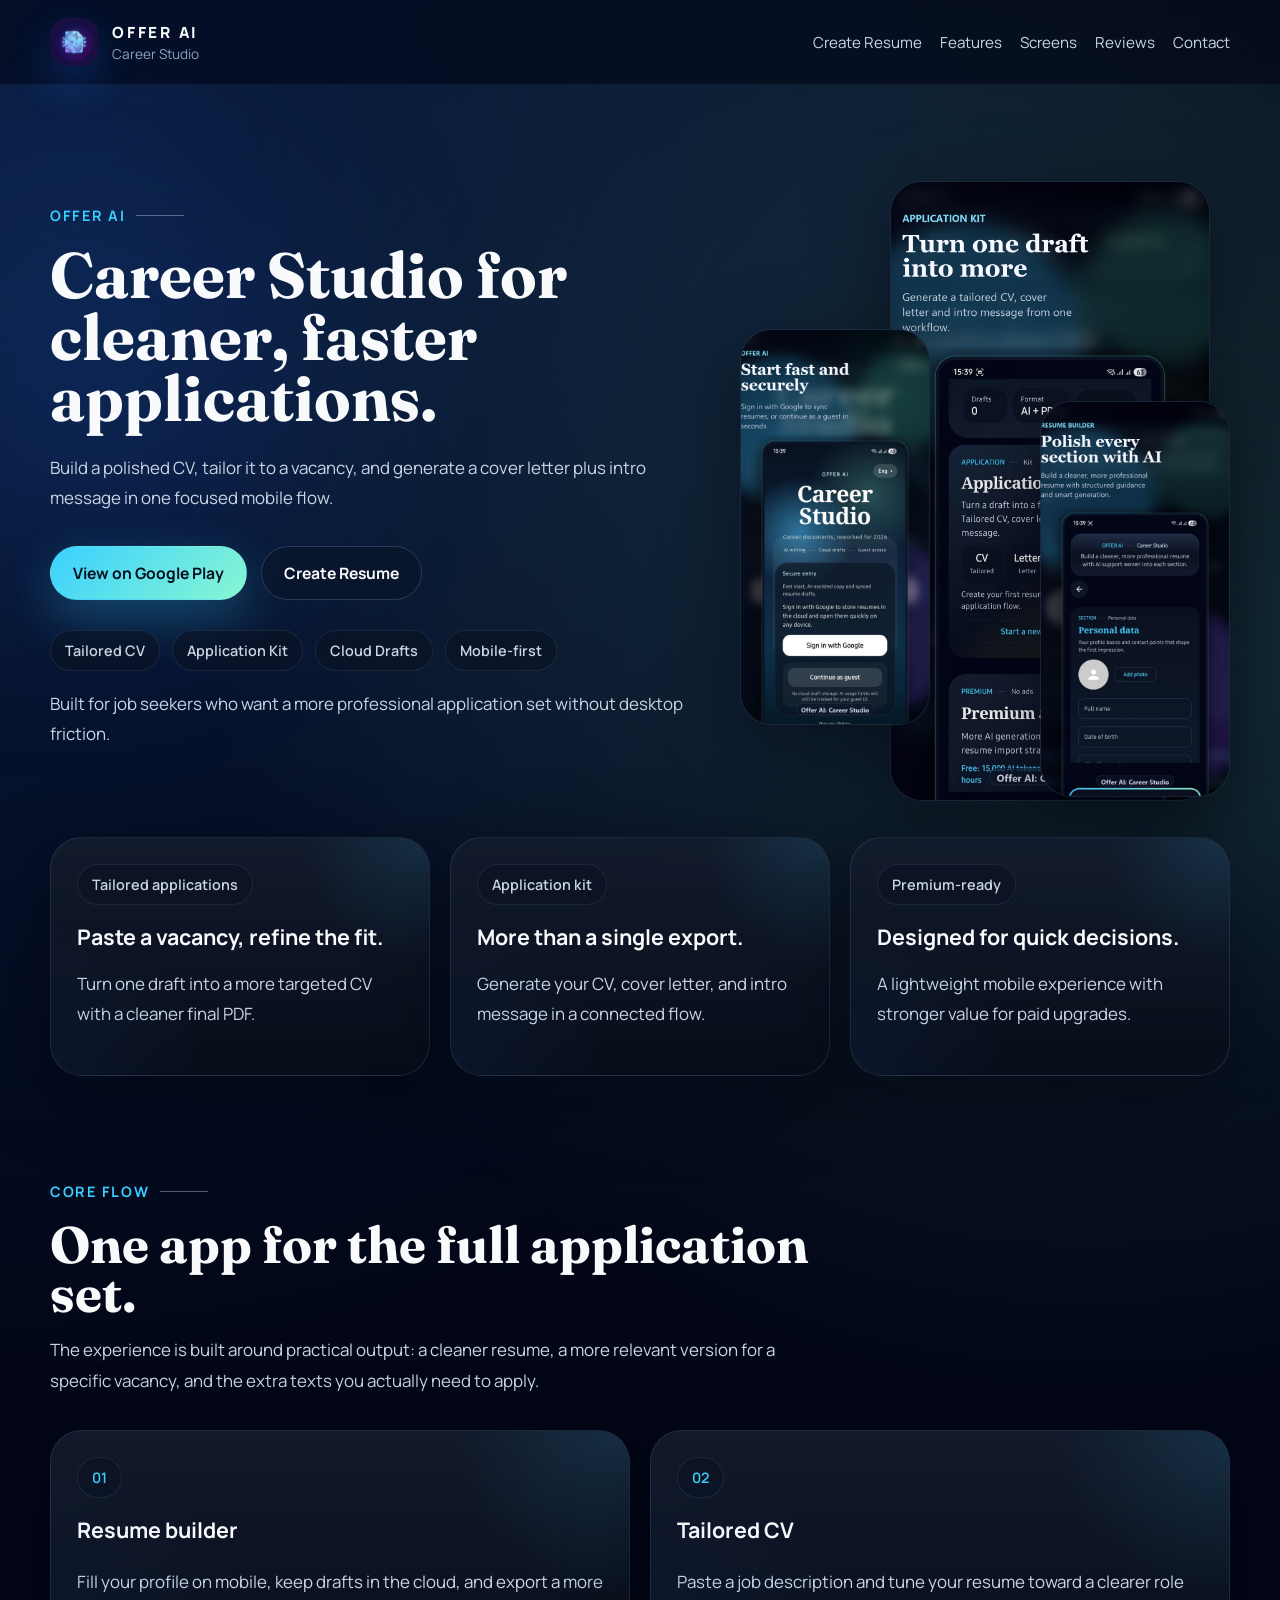
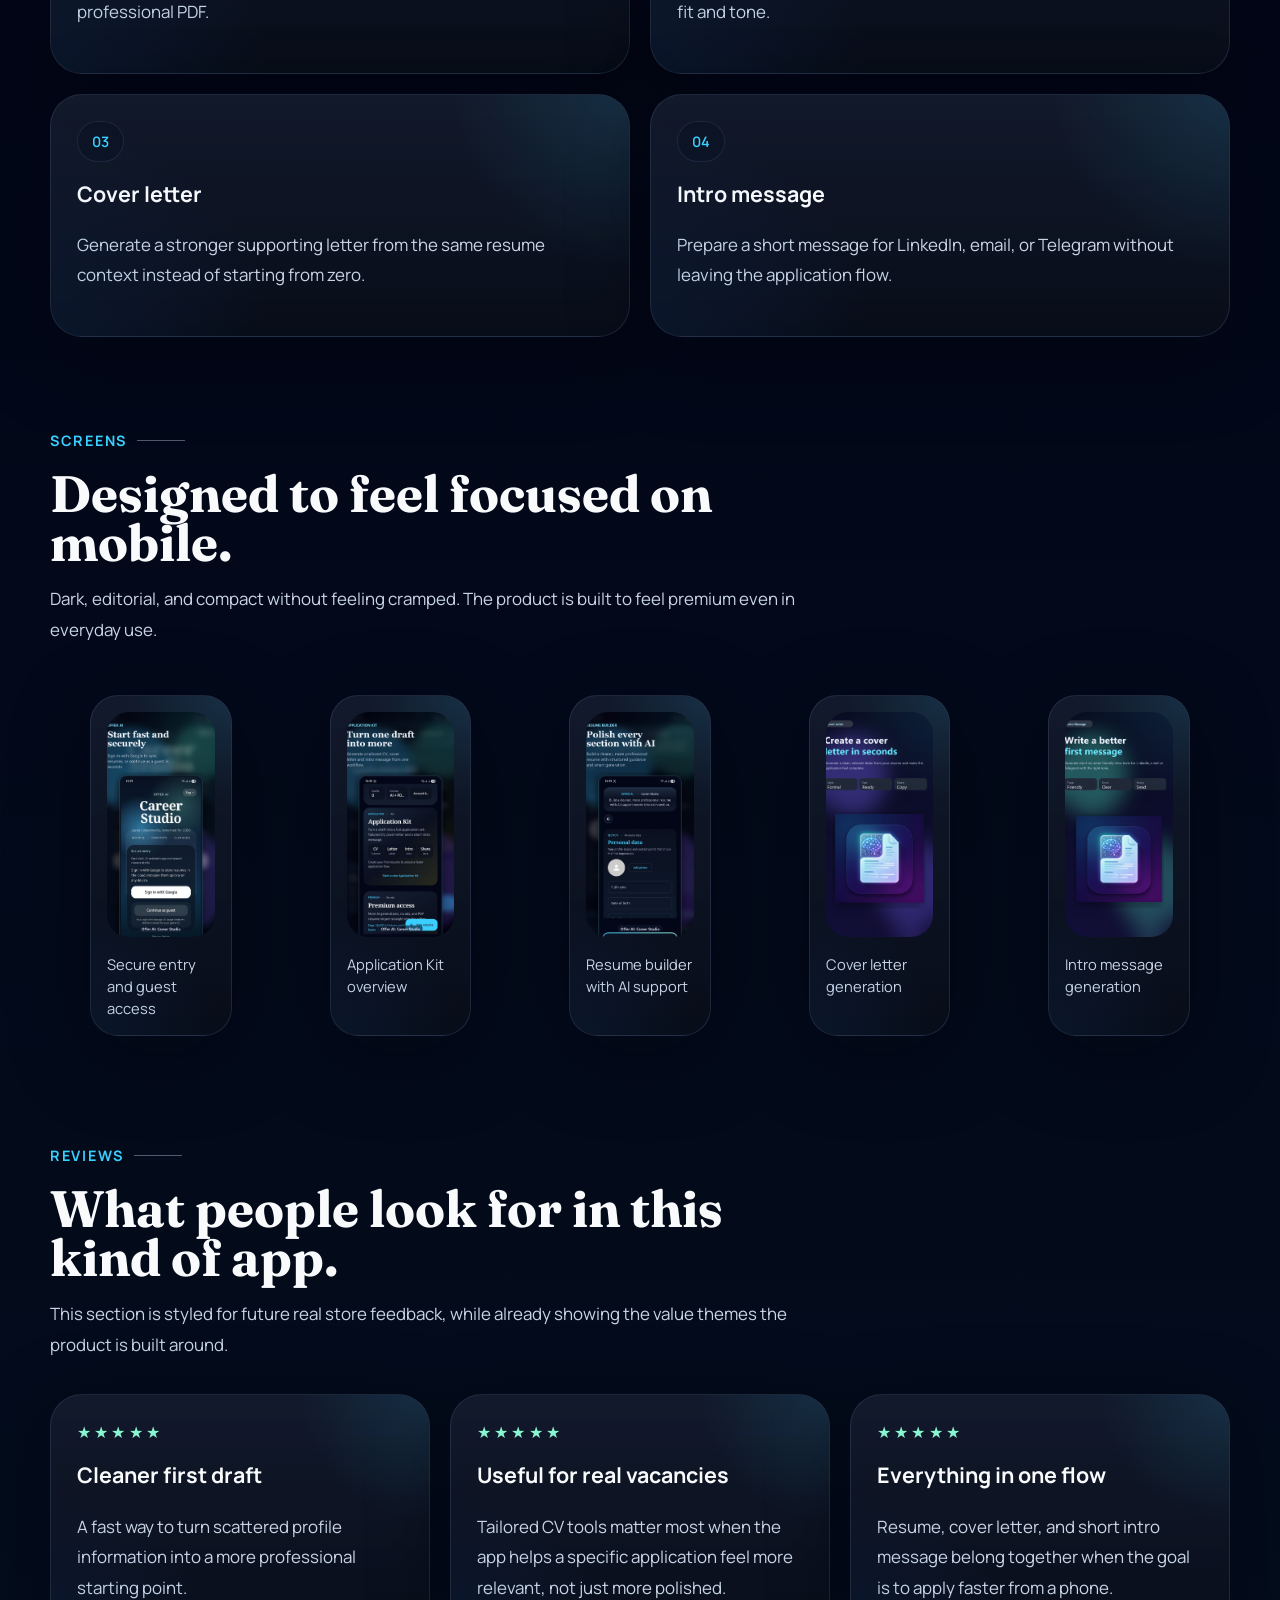
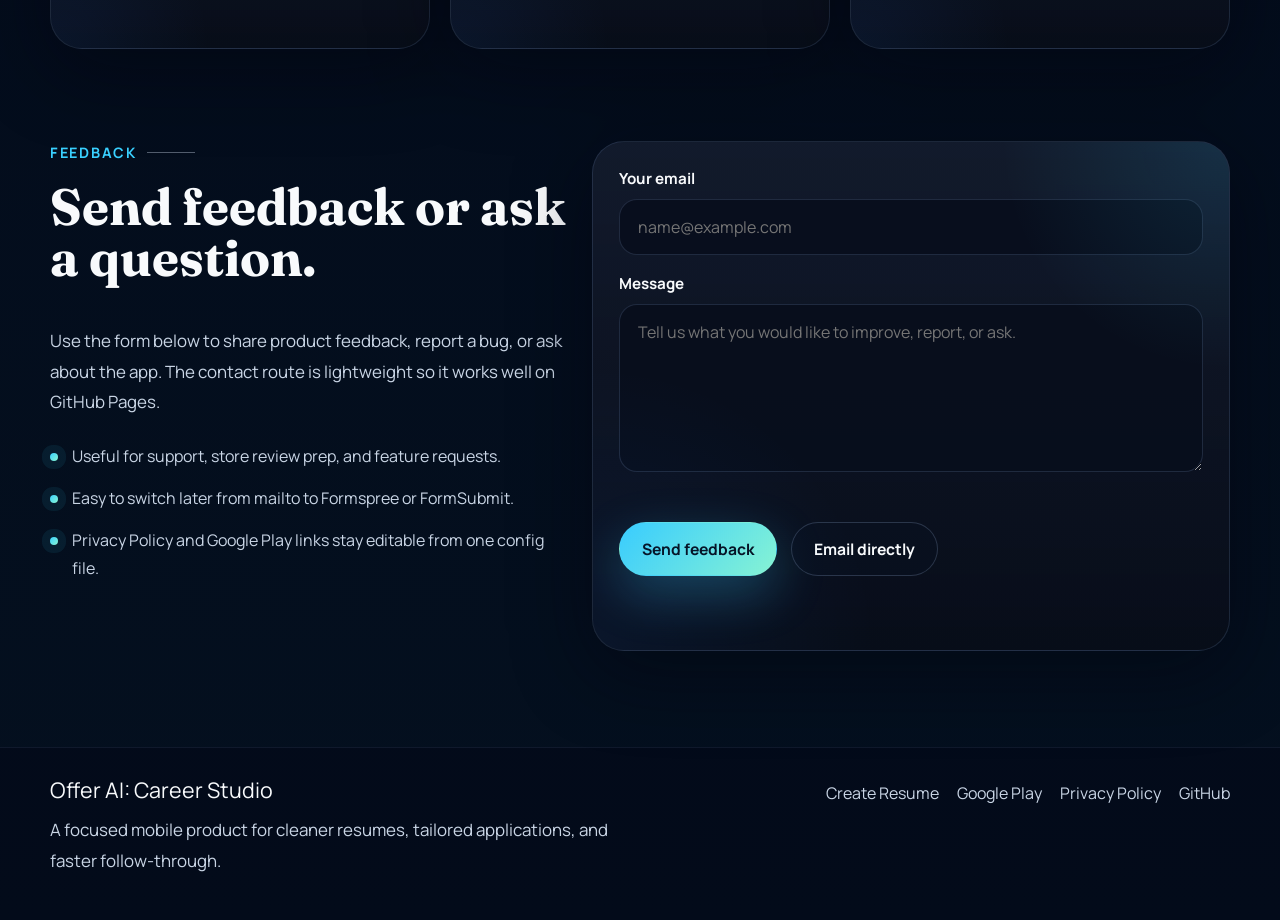
==== commit d3e1cb3a: "new page crate" ====
--- a/index.html
+++ b/index.html
@@ -42,7 +42,7 @@
             </a>
 
             <nav class="site-nav" aria-label="Primary">
-                <a href="#create">Create Resume</a>
+                <a href="./create-resume.html" target="_blank" rel="noreferrer">Create Resume</a>
                 <a href="#features">Features</a>
                 <a href="#screens">Screens</a>
                 <a href="#reviews">Reviews</a>
@@ -63,11 +63,11 @@
                     </p>
 
                     <div class="hero-actions">
-                        <a class="button button-primary" href="#create">
+                        <a id="play-store-link" class="button button-primary" href="#" target="_blank" rel="noreferrer">
+                            View on Google Play
+                        </a>
+                        <a class="button button-secondary" href="./create-resume.html" target="_blank" rel="noreferrer">
                             Create Resume
-                        </a>
-                        <a id="play-store-link" class="button button-secondary" href="#" target="_blank" rel="noreferrer">
-                            View on Google Play
                         </a>
                     </div>
 
@@ -118,187 +118,6 @@
             </div>
         </section>
 
-        <section id="create" class="content-section builder-section">
-            <div class="container">
-                <div class="builder-shell">
-                    <div class="builder-topbar">
-                        <div>
-                            <div class="eyebrow">Create Resume</div>
-                            <h2>Build a job-ready application kit.</h2>
-                            <p>
-                                Fill your profile once, tailor it for a vacancy, then generate a
-                                resume PDF, cover letter, and recruiter intro from the same workspace.
-                            </p>
-                        </div>
-                        <div class="builder-status">
-                            <span id="api-mode-badge">Demo preview</span>
-                            <strong>Web builder</strong>
-                        </div>
-                    </div>
-
-                    <div class="builder-grid">
-                        <form id="resume-builder-form" class="resume-builder" novalidate>
-                            <div class="builder-progress" aria-label="Resume builder progress">
-                                <span class="progress-step is-active">Profile</span>
-                                <span class="progress-step">Experience</span>
-                                <span class="progress-step">Target</span>
-                                <span class="progress-step">Generate</span>
-                            </div>
-
-                            <div class="builder-panel">
-                                <div class="panel-heading">
-                                    <span>01</span>
-                                    <div>
-                                        <h3>Candidate profile</h3>
-                                        <p>Keep it clear, scannable, and ready for ATS parsing.</p>
-                                    </div>
-                                </div>
-
-                                <div class="builder-fields two-columns">
-                                    <label class="field">
-                                        <span>Full name</span>
-                                        <input id="resume-name" name="name" type="text" value="Alex Morgan" required>
-                                    </label>
-                                    <label class="field">
-                                        <span>Target role</span>
-                                        <input id="resume-role" name="role" type="text" value="Product Manager" required>
-                                    </label>
-                                    <label class="field">
-                                        <span>Email</span>
-                                        <input id="resume-email" name="email" type="email" value="alex@example.com" required>
-                                    </label>
-                                    <label class="field">
-                                        <span>Location</span>
-                                        <input id="resume-location" name="location" type="text" value="Warsaw, Poland">
-                                    </label>
-                                    <label class="field">
-                                        <span>Phone</span>
-                                        <input id="resume-phone" name="phone" type="text" value="+48 000 000 000">
-                                    </label>
-                                    <label class="field">
-                                        <span>Output language</span>
-                                        <select id="resume-language" name="language">
-                                            <option value="English" selected>English</option>
-                                            <option value="Ukrainian">Ukrainian</option>
-                                            <option value="Russian">Russian</option>
-                                            <option value="German">German</option>
-                                            <option value="Polish">Polish</option>
-                                        </select>
-                                    </label>
-                                </div>
-                            </div>
-
-                            <div class="builder-panel">
-                                <div class="panel-heading">
-                                    <span>02</span>
-                                    <div>
-                                        <h3>Experience signal</h3>
-                                        <p>Turn rough history into a sharper value story.</p>
-                                    </div>
-                                </div>
-
-                                <div class="builder-fields">
-                                    <label class="field">
-                                        <span>Professional summary</span>
-                                        <textarea id="resume-summary" name="summary" rows="4">Product-minded operator with 5+ years of experience launching digital services, improving conversion funnels, and coordinating design, engineering, and growth teams.</textarea>
-                                    </label>
-                                    <label class="field">
-                                        <span>Skills</span>
-                                        <textarea id="resume-skills" name="skills" rows="3">Product strategy, roadmap planning, customer interviews, analytics, A/B testing, SQL, stakeholder management, AI tools</textarea>
-                                    </label>
-                                    <label class="field">
-                                        <span>Recent experience</span>
-                                        <textarea id="resume-experience" name="experience" rows="5">Led a cross-functional team that shipped a subscription onboarding redesign and improved trial-to-paid conversion by 18%.
-Built weekly product analytics dashboards and turned customer support patterns into roadmap priorities.
-Partnered with engineering to reduce release cycle time from monthly batches to weekly launches.</textarea>
-                                    </label>
-                                    <label class="field">
-                                        <span>Education</span>
-                                        <input id="resume-education" name="education" type="text" value="B.A. Business Administration, 2018">
-                                    </label>
-                                </div>
-                            </div>
-
-                            <div class="builder-panel">
-                                <div class="panel-heading">
-                                    <span>03</span>
-                                    <div>
-                                        <h3>Vacancy targeting</h3>
-                                        <p>Paste a job description when you want a stronger role match.</p>
-                                    </div>
-                                </div>
-
-                                <div class="builder-fields">
-                                    <label class="field">
-                                        <span>Job description</span>
-                                        <textarea id="resume-job" name="jobDescription" rows="5" placeholder="Paste the vacancy here to tailor the resume, cover letter, and intro message."></textarea>
-                                    </label>
-                                    <label class="field">
-                                        <span>Style</span>
-                                        <select id="resume-style" name="style">
-                                            <option value="professional" selected>Professional</option>
-                                            <option value="modern">Modern</option>
-                                            <option value="executive">Executive</option>
-                                            <option value="concise">Concise</option>
-                                        </select>
-                                    </label>
-                                </div>
-                            </div>
-
-                            <div class="builder-actions">
-                                <button id="preview-resume-button" class="button button-secondary" type="button">Refresh Preview</button>
-                                <button id="generate-pdf-button" class="button button-primary" type="button">Generate PDF</button>
-                                <button id="generate-cover-button" class="button button-secondary" type="button">Cover Letter</button>
-                                <button id="generate-intro-button" class="button button-secondary" type="button">Intro Message</button>
-                            </div>
-
-                            <p id="builder-status-text" class="form-status" role="status" aria-live="polite"></p>
-                        </form>
-
-                        <aside class="builder-preview" aria-label="Resume preview and generated output">
-                            <div class="preview-toolbar">
-                                <div>
-                                    <span>Live Preview</span>
-                                    <strong id="preview-role">Product Manager</strong>
-                                </div>
-                                <button id="copy-output-button" class="icon-button" type="button" aria-label="Copy generated text">Copy</button>
-                            </div>
-
-                            <div id="resume-preview-card" class="resume-preview-card">
-                                <div class="resume-preview-head">
-                                    <h3 id="preview-name">Alex Morgan</h3>
-                                    <p id="preview-contact">Warsaw, Poland | alex@example.com | +48 000 000 000</p>
-                                </div>
-                                <div class="resume-preview-section">
-                                    <span>Summary</span>
-                                    <p id="preview-summary"></p>
-                                </div>
-                                <div class="resume-preview-section">
-                                    <span>Skills</span>
-                                    <p id="preview-skills"></p>
-                                </div>
-                                <div class="resume-preview-section">
-                                    <span>Experience</span>
-                                    <ul id="preview-experience"></ul>
-                                </div>
-                            </div>
-
-                            <div class="generated-output">
-                                <div class="panel-heading compact">
-                                    <span>AI</span>
-                                    <div>
-                                        <h3>Generated text</h3>
-                                        <p id="output-label">Cover letter and intro output will appear here.</p>
-                                    </div>
-                                </div>
-                                <pre id="generated-text-output">Ready when you are. Add a vacancy for a more tailored result.</pre>
-                            </div>
-                        </aside>
-                    </div>
-                </div>
-            </div>
-        </section>
-
         <section id="features" class="content-section">
             <div class="container">
                 <div class="section-heading">
@@ -468,7 +287,7 @@
             </div>
 
             <div class="footer-links">
-                <a href="#create">Create Resume</a>
+                <a href="./create-resume.html" target="_blank" rel="noreferrer">Create Resume</a>
                 <a id="footer-play-link" href="#" target="_blank" rel="noreferrer">Google Play</a>
                 <a id="footer-privacy-link" href="#" target="_blank" rel="noreferrer">Privacy Policy</a>
                 <a href="https://github.com/MoslyHarmless/CVBuilderPro" target="_blank" rel="noreferrer">GitHub</a>
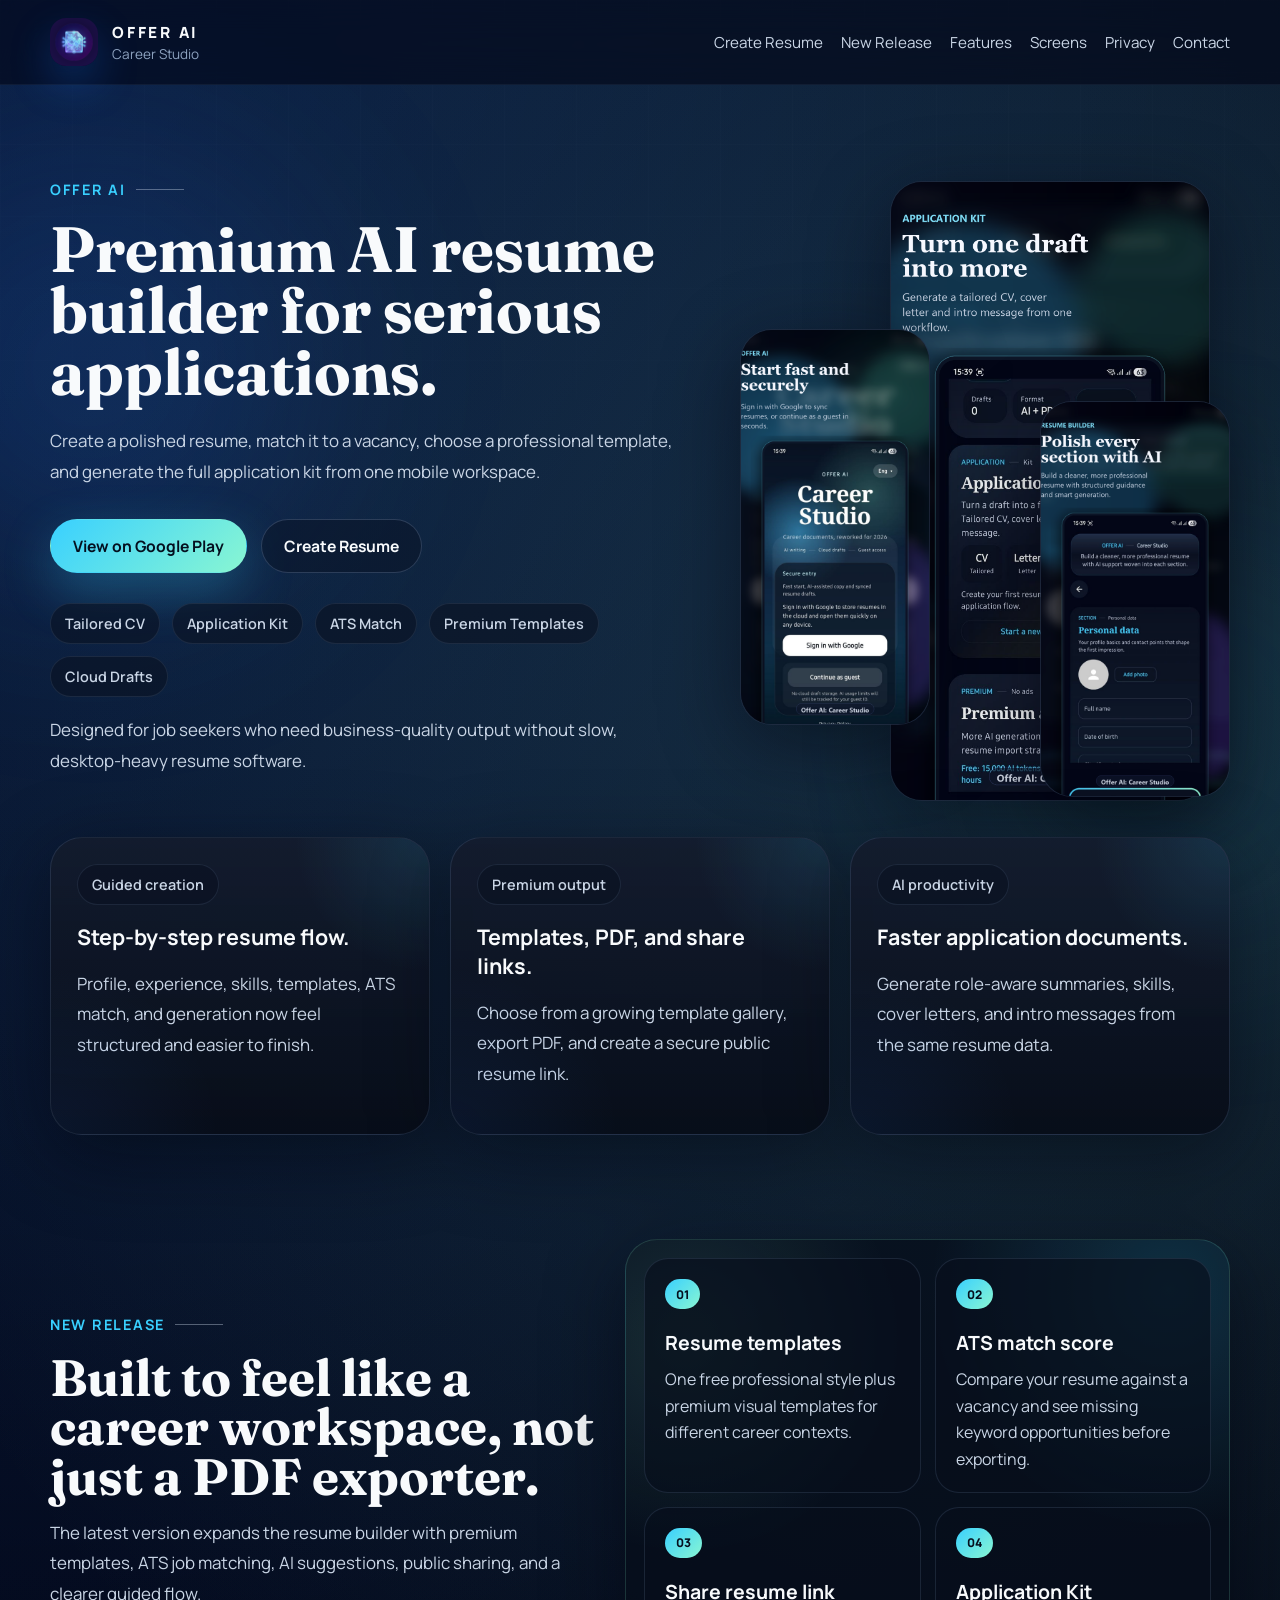
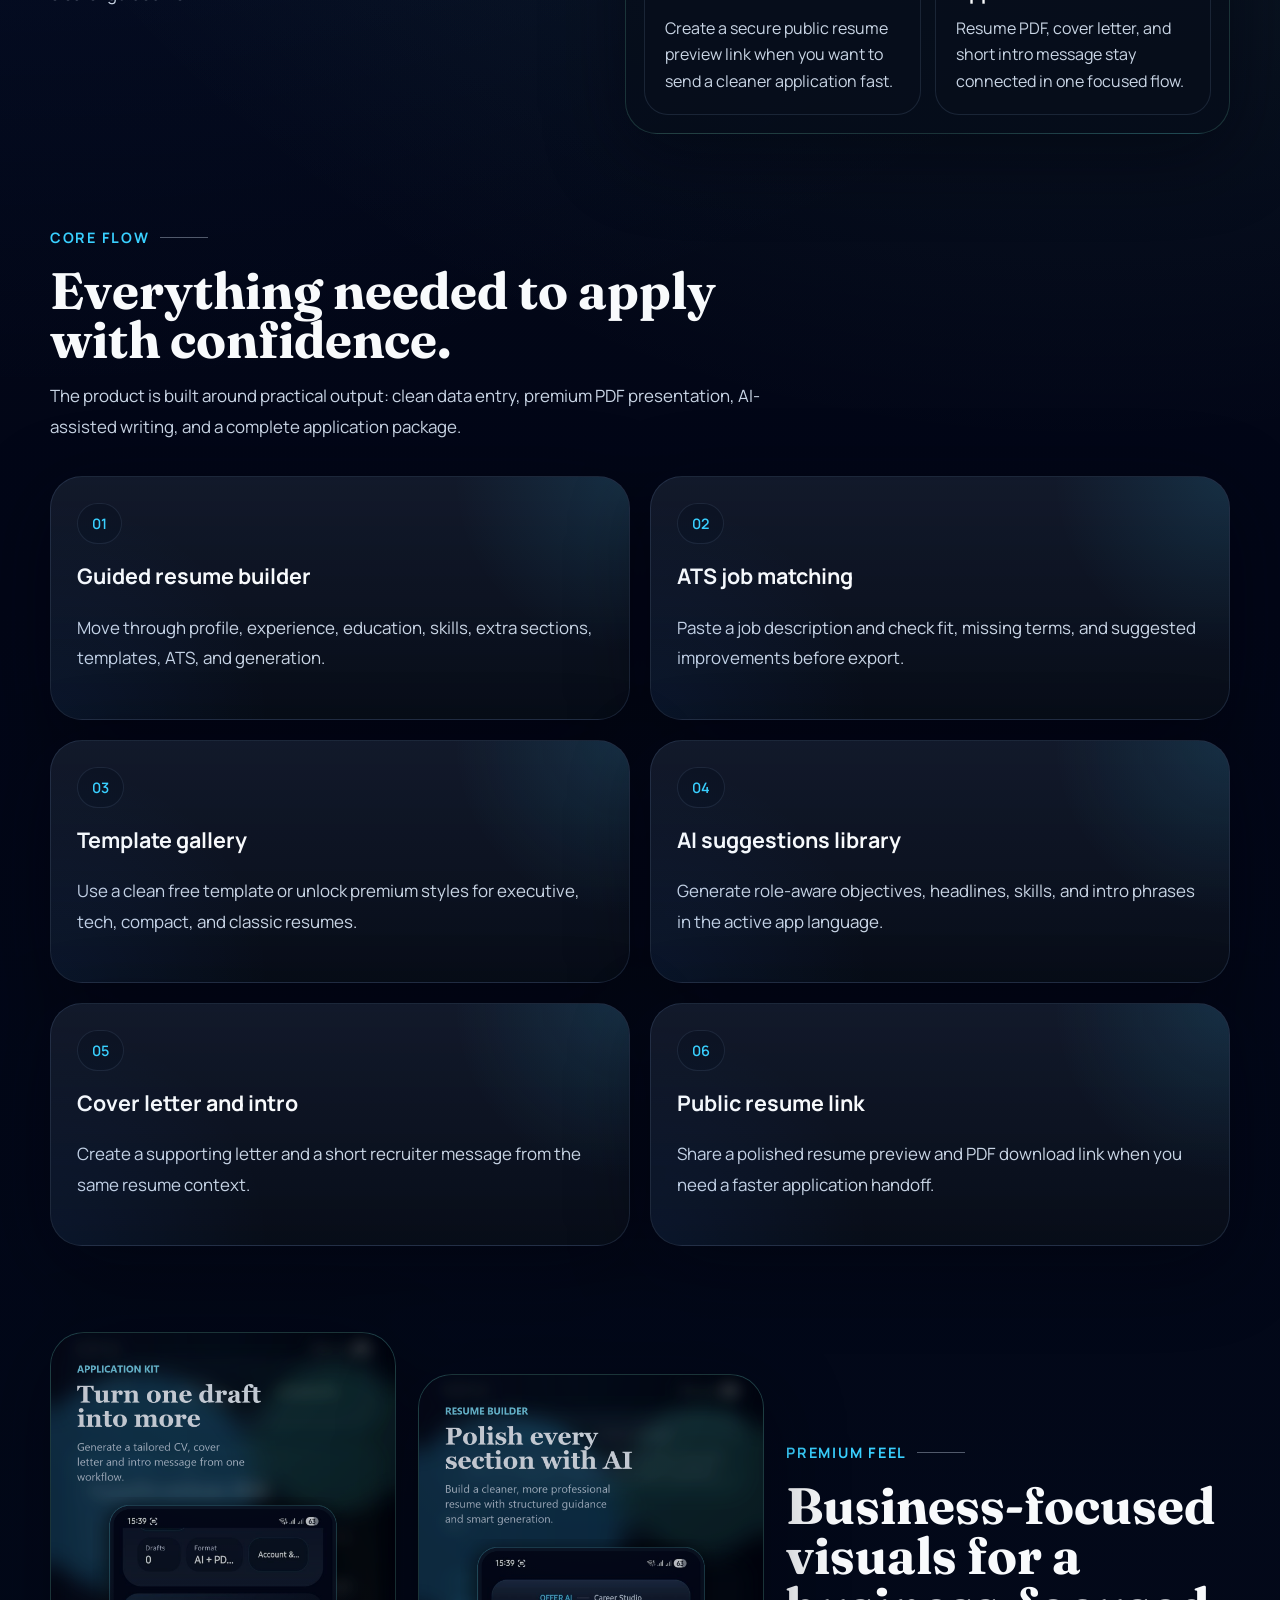
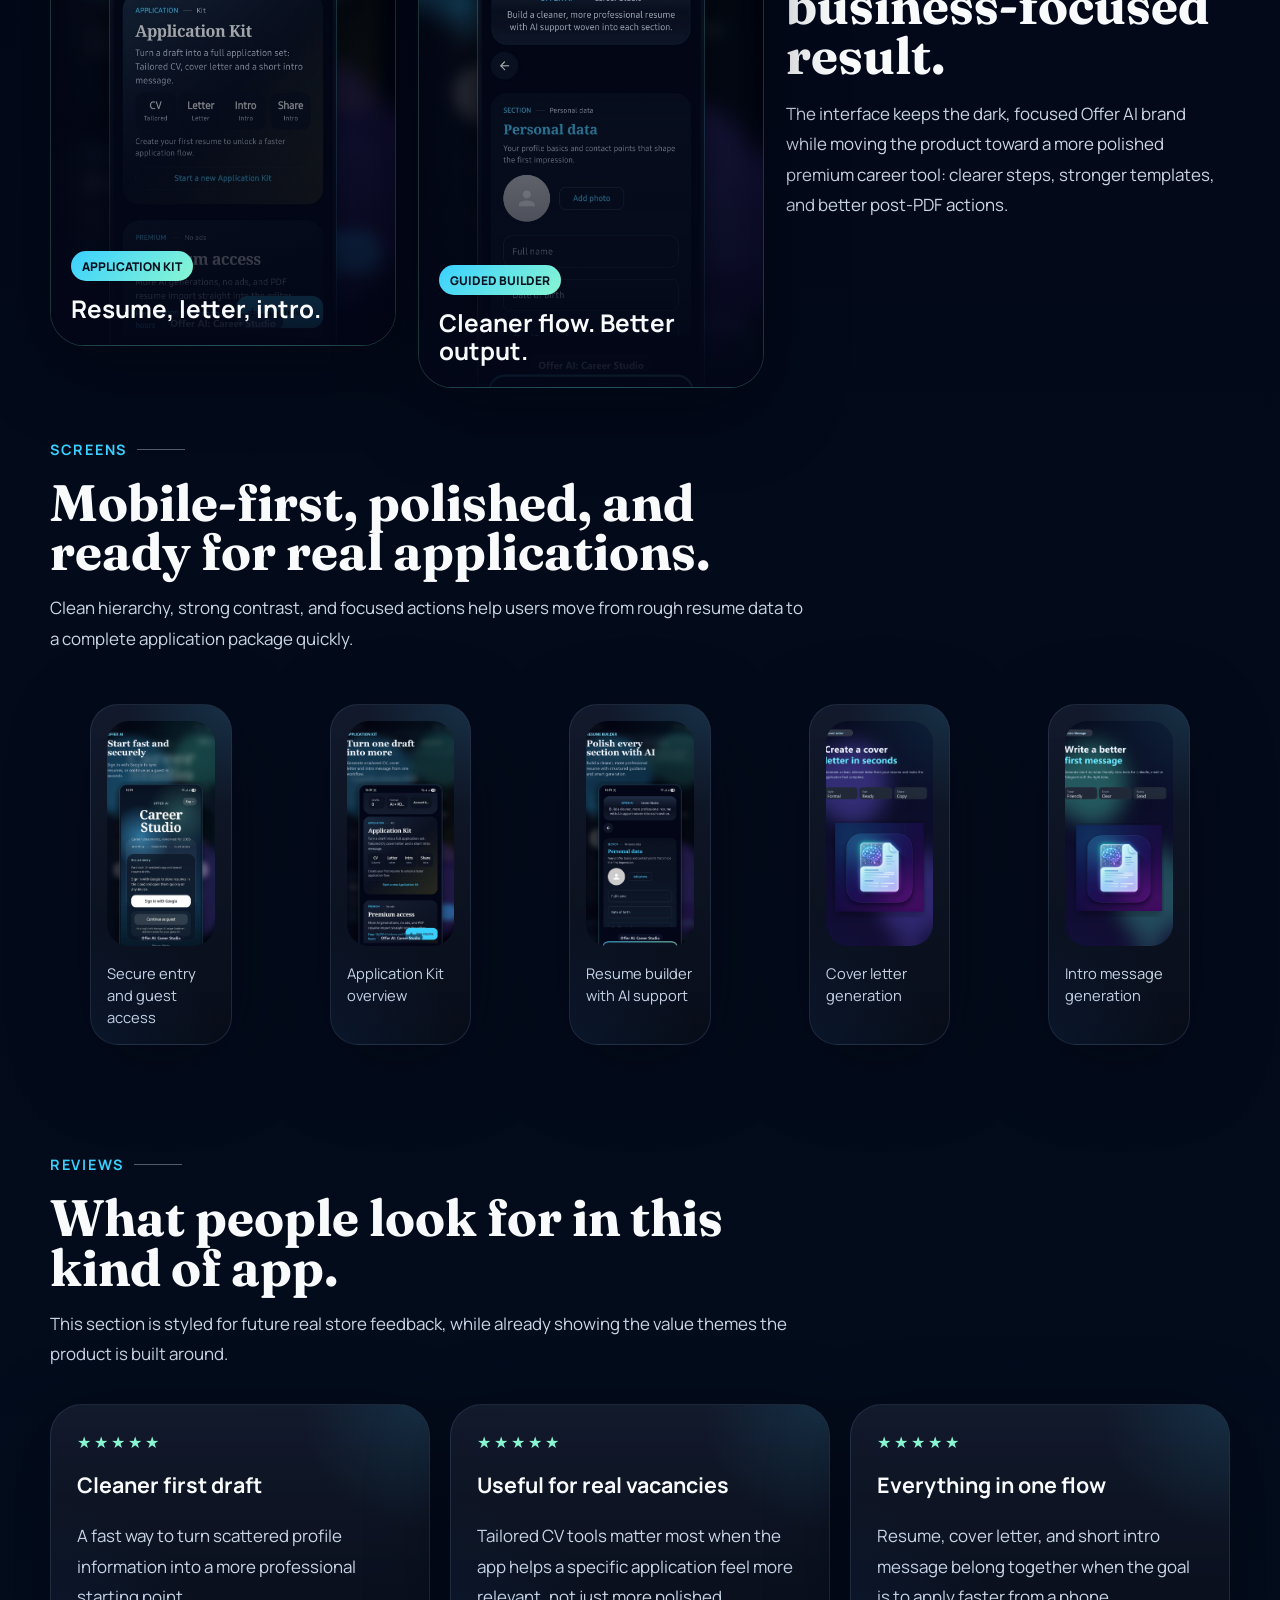
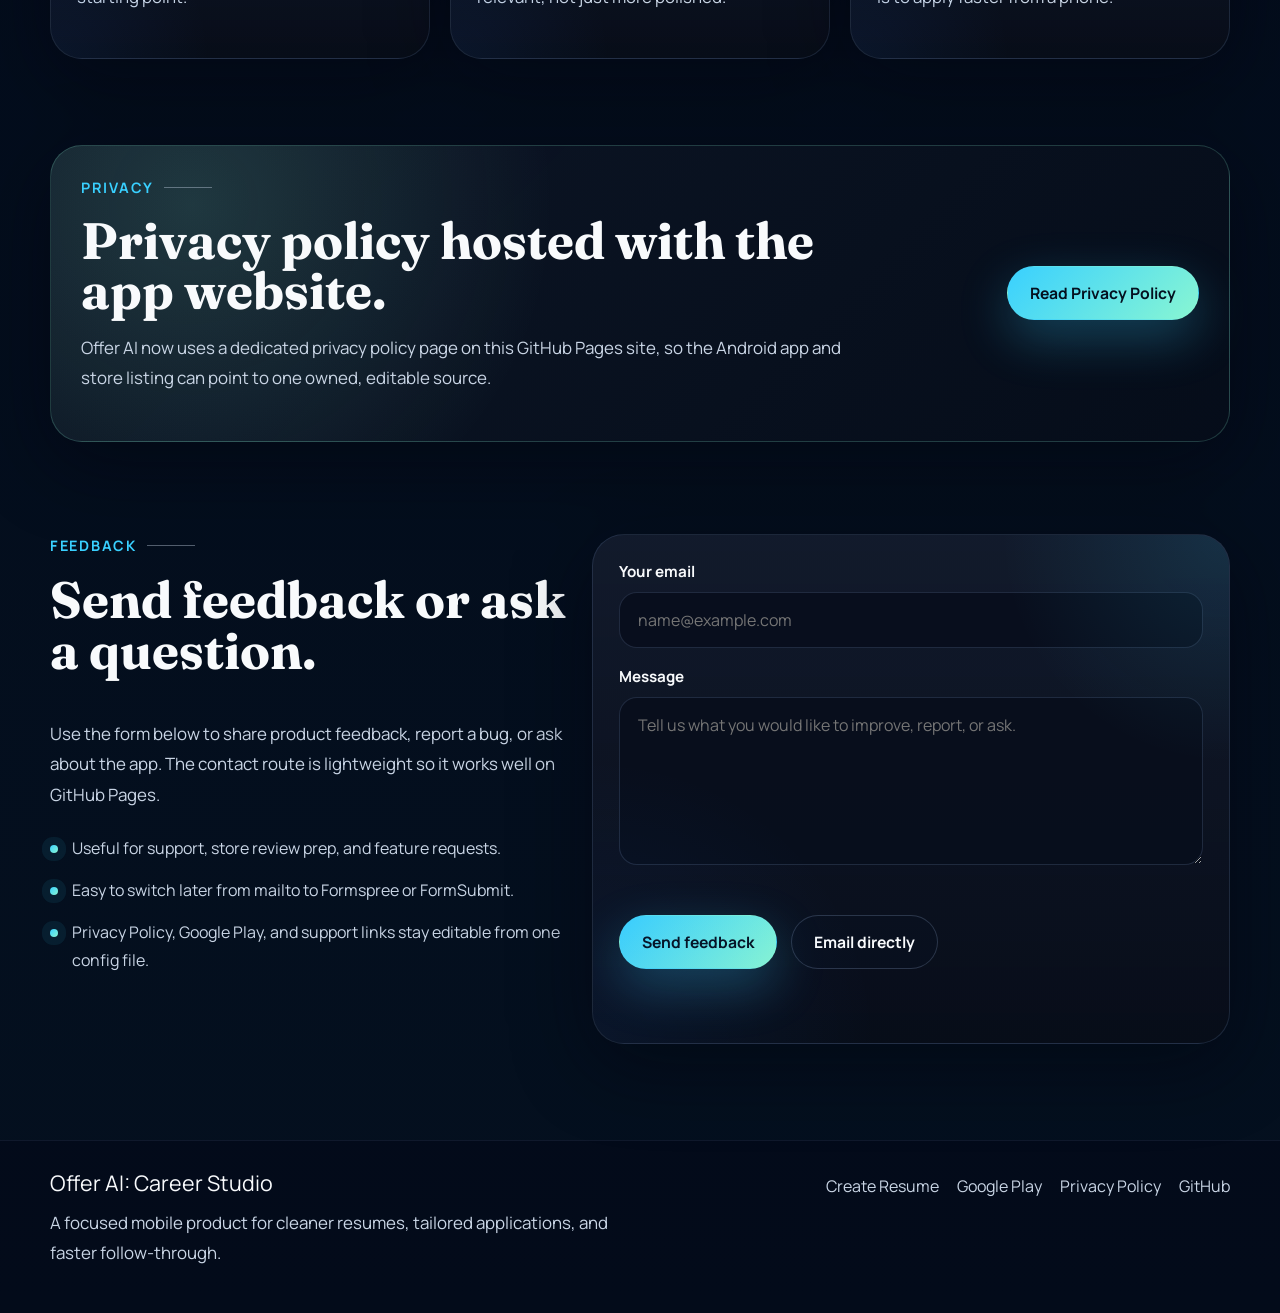
==== commit 7796acc6: "Add privacy page & new release UI Introduce a dedicated privacy.html and update the homepage to prom" ====
--- a/index.html
+++ b/index.html
@@ -3,16 +3,16 @@
 <head>
     <meta charset="utf-8">
     <meta name="viewport" content="width=device-width, initial-scale=1">
-    <title>Offer AI: Career Studio</title>
+    <title>Offer AI: Premium AI Resume Builder</title>
     <meta
         name="description"
-        content="Offer AI: Career Studio helps you build a cleaner CV, tailor it to a vacancy, and generate a full application kit right from your phone."
+        content="Offer AI helps job seekers create business-ready resumes, ATS-focused application kits, cover letters, intro messages, and shareable resume links from a focused Android app."
     >
     <meta name="theme-color" content="#020617">
-    <meta property="og:title" content="Offer AI: Career Studio">
+    <meta property="og:title" content="Offer AI: Premium AI Resume Builder">
     <meta
         property="og:description"
-        content="A modern mobile studio for CVs, tailored applications, cover letters, and intro messages."
+        content="A premium AI career workspace for resumes, ATS matching, cover letters, intro messages, templates, and public resume sharing."
     >
     <meta property="og:type" content="website">
     <meta property="og:image" content="./assets/img/feature-graphic.png">
@@ -43,9 +43,10 @@
 
             <nav class="site-nav" aria-label="Primary">
                 <a href="./create-resume.html" target="_blank" rel="noreferrer">Create Resume</a>
+                <a href="#new-release">New Release</a>
                 <a href="#features">Features</a>
                 <a href="#screens">Screens</a>
-                <a href="#reviews">Reviews</a>
+                <a href="#privacy">Privacy</a>
                 <a href="#contact">Contact</a>
             </nav>
         </div>
@@ -56,10 +57,10 @@
             <div class="container hero-grid">
                 <div class="hero-copy">
                     <div class="eyebrow">Offer AI</div>
-                    <h1>Career Studio for cleaner, faster applications.</h1>
+                    <h1>Premium AI resume builder for serious applications.</h1>
                     <p class="hero-lead">
-                        Build a polished CV, tailor it to a vacancy, and generate a cover letter
-                        plus intro message in one focused mobile flow.
+                        Create a polished resume, match it to a vacancy, choose a professional
+                        template, and generate the full application kit from one mobile workspace.
                     </p>
 
                     <div class="hero-actions">
@@ -74,13 +75,14 @@
                     <div class="hero-pills" aria-label="Product highlights">
                         <span>Tailored CV</span>
                         <span>Application Kit</span>
+                        <span>ATS Match</span>
+                        <span>Premium Templates</span>
                         <span>Cloud Drafts</span>
-                        <span>Mobile-first</span>
                     </div>
 
                     <div class="hero-note">
-                        Built for job seekers who want a more professional application set without
-                        desktop friction.
+                        Designed for job seekers who need business-quality output without slow,
+                        desktop-heavy resume software.
                     </div>
                 </div>
 
@@ -101,20 +103,64 @@
         <section class="stat-section">
             <div class="container stat-grid">
                 <article class="surface-card stat-card">
-                    <span class="stat-label">Tailored applications</span>
-                    <strong>Paste a vacancy, refine the fit.</strong>
-                    <p>Turn one draft into a more targeted CV with a cleaner final PDF.</p>
+                    <span class="stat-label">Guided creation</span>
+                    <strong>Step-by-step resume flow.</strong>
+                    <p>Profile, experience, skills, templates, ATS match, and generation now feel structured and easier to finish.</p>
                 </article>
                 <article class="surface-card stat-card">
-                    <span class="stat-label">Application kit</span>
-                    <strong>More than a single export.</strong>
-                    <p>Generate your CV, cover letter, and intro message in a connected flow.</p>
+                    <span class="stat-label">Premium output</span>
+                    <strong>Templates, PDF, and share links.</strong>
+                    <p>Choose from a growing template gallery, export PDF, and create a secure public resume link.</p>
                 </article>
                 <article class="surface-card stat-card">
-                    <span class="stat-label">Premium-ready</span>
-                    <strong>Designed for quick decisions.</strong>
-                    <p>A lightweight mobile experience with stronger value for paid upgrades.</p>
+                    <span class="stat-label">AI productivity</span>
+                    <strong>Faster application documents.</strong>
+                    <p>Generate role-aware summaries, skills, cover letters, and intro messages from the same resume data.</p>
                 </article>
+            </div>
+        </section>
+
+        <section id="new-release" class="content-section release-section">
+            <div class="container release-grid">
+                <div class="section-heading release-heading">
+                    <div class="eyebrow">New release</div>
+                    <h2>Built to feel like a career workspace, not just a PDF exporter.</h2>
+                    <p>
+                        The latest version expands the resume builder with premium templates,
+                        ATS job matching, AI suggestions, public sharing, and a clearer guided flow.
+                    </p>
+                </div>
+
+                <div class="release-panel">
+                    <article class="release-item">
+                        <span>01</span>
+                        <div>
+                            <h3>Resume templates</h3>
+                            <p>One free professional style plus premium visual templates for different career contexts.</p>
+                        </div>
+                    </article>
+                    <article class="release-item">
+                        <span>02</span>
+                        <div>
+                            <h3>ATS match score</h3>
+                            <p>Compare your resume against a vacancy and see missing keyword opportunities before exporting.</p>
+                        </div>
+                    </article>
+                    <article class="release-item">
+                        <span>03</span>
+                        <div>
+                            <h3>Share resume link</h3>
+                            <p>Create a secure public resume preview link when you want to send a cleaner application fast.</p>
+                        </div>
+                    </article>
+                    <article class="release-item">
+                        <span>04</span>
+                        <div>
+                            <h3>Application Kit</h3>
+                            <p>Resume PDF, cover letter, and short intro message stay connected in one focused flow.</p>
+                        </div>
+                    </article>
+                </div>
             </div>
         </section>
 
@@ -122,35 +168,72 @@
             <div class="container">
                 <div class="section-heading">
                     <div class="eyebrow">Core flow</div>
-                    <h2>One app for the full application set.</h2>
-                    <p>
-                        The experience is built around practical output: a cleaner resume, a more
-                        relevant version for a specific vacancy, and the extra texts you actually
-                        need to apply.
+                    <h2>Everything needed to apply with confidence.</h2>
+                    <p>
+                        The product is built around practical output: clean data entry, premium PDF
+                        presentation, AI-assisted writing, and a complete application package.
                     </p>
                 </div>
 
                 <div class="feature-grid">
                     <article class="surface-card feature-card">
                         <span class="feature-kicker">01</span>
-                        <h3>Resume builder</h3>
-                        <p>Fill your profile on mobile, keep drafts in the cloud, and export a more professional PDF.</p>
+                        <h3>Guided resume builder</h3>
+                        <p>Move through profile, experience, education, skills, extra sections, templates, ATS, and generation.</p>
                     </article>
                     <article class="surface-card feature-card">
                         <span class="feature-kicker">02</span>
-                        <h3>Tailored CV</h3>
-                        <p>Paste a job description and tune your resume toward a clearer role fit and tone.</p>
+                        <h3>ATS job matching</h3>
+                        <p>Paste a job description and check fit, missing terms, and suggested improvements before export.</p>
                     </article>
                     <article class="surface-card feature-card">
                         <span class="feature-kicker">03</span>
-                        <h3>Cover letter</h3>
-                        <p>Generate a stronger supporting letter from the same resume context instead of starting from zero.</p>
+                        <h3>Template gallery</h3>
+                        <p>Use a clean free template or unlock premium styles for executive, tech, compact, and classic resumes.</p>
                     </article>
                     <article class="surface-card feature-card">
                         <span class="feature-kicker">04</span>
-                        <h3>Intro message</h3>
-                        <p>Prepare a short message for LinkedIn, email, or Telegram without leaving the application flow.</p>
-                    </article>
+                        <h3>AI suggestions library</h3>
+                        <p>Generate role-aware objectives, headlines, skills, and intro phrases in the active app language.</p>
+                    </article>
+                    <article class="surface-card feature-card">
+                        <span class="feature-kicker">05</span>
+                        <h3>Cover letter and intro</h3>
+                        <p>Create a supporting letter and a short recruiter message from the same resume context.</p>
+                    </article>
+                    <article class="surface-card feature-card">
+                        <span class="feature-kicker">06</span>
+                        <h3>Public resume link</h3>
+                        <p>Share a polished resume preview and PDF download link when you need a faster application handoff.</p>
+                    </article>
+                </div>
+            </div>
+        </section>
+
+        <section class="content-section template-showcase">
+            <div class="container showcase-grid">
+                <div class="premium-poster poster-primary">
+                    <img src="./assets/screens/02_application_kit.png" alt="Offer AI Application Kit poster" loading="lazy">
+                    <div class="poster-copy">
+                        <span>Application Kit</span>
+                        <strong>Resume, letter, intro.</strong>
+                    </div>
+                </div>
+                <div class="premium-poster poster-secondary">
+                    <img src="./assets/screens/03_resume_builder.png" alt="Offer AI resume builder poster" loading="lazy">
+                    <div class="poster-copy">
+                        <span>Guided Builder</span>
+                        <strong>Cleaner flow. Better output.</strong>
+                    </div>
+                </div>
+                <div class="showcase-copy">
+                    <div class="eyebrow">Premium feel</div>
+                    <h2>Business-focused visuals for a business-focused result.</h2>
+                    <p>
+                        The interface keeps the dark, focused Offer AI brand while moving the product
+                        toward a more polished premium career tool: clearer steps, stronger templates,
+                        and better post-PDF actions.
+                    </p>
                 </div>
             </div>
         </section>
@@ -159,10 +242,10 @@
             <div class="container">
                 <div class="section-heading">
                     <div class="eyebrow">Screens</div>
-                    <h2>Designed to feel focused on mobile.</h2>
-                    <p>
-                        Dark, editorial, and compact without feeling cramped. The product is built
-                        to feel premium even in everyday use.
+                    <h2>Mobile-first, polished, and ready for real applications.</h2>
+                    <p>
+                        Clean hierarchy, strong contrast, and focused actions help users move from
+                        rough resume data to a complete application package quickly.
                     </p>
                 </div>
 
@@ -231,6 +314,20 @@
             </div>
         </section>
 
+        <section id="privacy" class="content-section privacy-preview-section">
+            <div class="container privacy-preview">
+                <div>
+                    <div class="eyebrow">Privacy</div>
+                    <h2>Privacy policy hosted with the app website.</h2>
+                    <p>
+                        Offer AI now uses a dedicated privacy policy page on this GitHub Pages site,
+                        so the Android app and store listing can point to one owned, editable source.
+                    </p>
+                </div>
+                <a id="privacy-link" class="button button-primary" href="./privacy.html">Read Privacy Policy</a>
+            </div>
+        </section>
+
         <section id="contact" class="content-section contact-section">
             <div class="container contact-grid">
                 <div class="contact-copy">
@@ -244,7 +341,7 @@
                     <ul class="contact-points">
                         <li>Useful for support, store review prep, and feature requests.</li>
                         <li>Easy to switch later from mailto to Formspree or FormSubmit.</li>
-                        <li>Privacy Policy and Google Play links stay editable from one config file.</li>
+                        <li>Privacy Policy, Google Play, and support links stay editable from one config file.</li>
                     </ul>
                 </div>
 
--- a/styles.css
+++ b/styles.css
@@ -18,6 +18,7 @@
     --radius-md: 18px;
     --radius-sm: 14px;
     --container: 1180px;
+    --ease: cubic-bezier(0.22, 1, 0.36, 1);
 }
 
 * {
@@ -38,6 +39,19 @@
         radial-gradient(circle at 85% 12%, rgba(137, 246, 210, 0.14), transparent 24%),
         linear-gradient(180deg, #030917 0%, #020617 36%, #04101f 100%);
     overflow-x: hidden;
+}
+
+body::before {
+    content: "";
+    position: fixed;
+    inset: 0;
+    pointer-events: none;
+    background:
+        linear-gradient(rgba(255, 255, 255, 0.018) 1px, transparent 1px),
+        linear-gradient(90deg, rgba(255, 255, 255, 0.018) 1px, transparent 1px);
+    background-size: 72px 72px;
+    mask-image: linear-gradient(180deg, rgba(0, 0, 0, 0.78), transparent 72%);
+    z-index: 0;
 }
 
 img {
@@ -229,10 +243,10 @@
     font-size: 0.98rem;
     font-weight: 700;
     transition:
-        transform 0.22s ease,
-        box-shadow 0.22s ease,
-        border-color 0.22s ease,
-        background 0.22s ease;
+        transform 0.22s var(--ease),
+        box-shadow 0.22s var(--ease),
+        border-color 0.22s var(--ease),
+        background 0.22s var(--ease);
 }
 
 .button:hover,
@@ -244,6 +258,11 @@
     color: #04101f;
     background: linear-gradient(135deg, var(--cyan), var(--mint));
     box-shadow: 0 18px 50px rgba(57, 208, 255, 0.28);
+}
+
+.button-primary:hover,
+.button-primary:focus-visible {
+    box-shadow: 0 24px 70px rgba(57, 208, 255, 0.36);
 }
 
 .button-secondary {
@@ -296,6 +315,13 @@
     border-radius: 32px;
     background: rgba(11, 17, 32, 0.72);
     box-shadow: var(--shadow);
+    transform: translateZ(0);
+    transition: transform 0.35s var(--ease), border-color 0.35s var(--ease);
+}
+
+.hero-card:hover {
+    border-color: rgba(137, 246, 210, 0.38);
+    transform: translateY(-4px);
 }
 
 .hero-card img {
@@ -370,6 +396,69 @@
     padding: 26px 26px 28px;
 }
 
+.release-section {
+    padding-top: 78px;
+}
+
+.release-grid {
+    display: grid;
+    grid-template-columns: minmax(0, 0.95fr) minmax(0, 1.05fr);
+    gap: 28px;
+    align-items: stretch;
+}
+
+.release-heading {
+    margin-bottom: 0;
+    align-self: center;
+}
+
+.release-panel {
+    display: grid;
+    grid-template-columns: repeat(2, minmax(0, 1fr));
+    gap: 14px;
+    padding: 18px;
+    border: 1px solid rgba(137, 246, 210, 0.16);
+    border-radius: var(--radius-xl);
+    background:
+        radial-gradient(circle at 10% 20%, rgba(137, 246, 210, 0.12), transparent 32%),
+        radial-gradient(circle at 90% 10%, rgba(57, 208, 255, 0.16), transparent 34%),
+        rgba(6, 13, 26, 0.72);
+    box-shadow: var(--shadow);
+}
+
+.release-item {
+    min-height: 188px;
+    padding: 20px;
+    border: 1px solid rgba(106, 128, 165, 0.2);
+    border-radius: var(--radius-lg);
+    background: rgba(8, 15, 29, 0.68);
+}
+
+.release-item span,
+.poster-copy span {
+    display: inline-flex;
+    min-height: 30px;
+    align-items: center;
+    padding: 0 11px;
+    border-radius: 999px;
+    color: #06111f;
+    background: linear-gradient(135deg, var(--cyan), var(--mint));
+    font-size: 0.75rem;
+    font-weight: 900;
+    text-transform: uppercase;
+}
+
+.release-item h3 {
+    margin: 20px 0 0;
+    font-size: 1.22rem;
+}
+
+.release-item p {
+    margin: 10px 0 0;
+    color: var(--muted);
+    line-height: 1.65;
+}
+
 .stat-card strong,
 .feature-card h3,
 .review-card h3,
@@ -402,8 +491,86 @@
     grid-template-columns: repeat(2, minmax(0, 1fr));
 }
 
+.feature-card {
+    min-height: 230px;
+}
+
 .feature-kicker {
     color: var(--cyan);
+}
+
+.template-showcase {
+    padding-top: 86px;
+}
+
+.showcase-grid {
+    display: grid;
+    grid-template-columns: minmax(220px, 0.78fr) minmax(220px, 0.78fr) minmax(0, 1fr);
+    gap: 22px;
+    align-items: center;
+}
+
+.premium-poster {
+    position: relative;
+    min-height: 540px;
+    overflow: hidden;
+    border: 1px solid rgba(137, 246, 210, 0.18);
+    border-radius: 34px;
+    background:
+        radial-gradient(circle at top, rgba(57, 208, 255, 0.18), transparent 38%),
+        rgba(4, 11, 23, 0.88);
+    box-shadow: var(--shadow);
+}
+
+.poster-secondary {
+    transform: translateY(42px);
+}
+
+.premium-poster img {
+    width: 100%;
+    height: 100%;
+    min-height: 540px;
+    object-fit: cover;
+    opacity: 0.78;
+}
+
+.premium-poster::after {
+    content: "";
+    position: absolute;
+    inset: 0;
+    background: linear-gradient(180deg, transparent 38%, rgba(2, 6, 23, 0.92));
+}
+
+.poster-copy {
+    position: absolute;
+    z-index: 1;
+    left: 20px;
+    right: 20px;
+    bottom: 22px;
+}
+
+.poster-copy strong {
+    display: block;
+    margin-top: 14px;
+    font-size: 1.52rem;
+    line-height: 1.15;
+}
+
+.showcase-copy h2,
+.privacy-preview h2,
+.policy-hero h1 {
+    margin: 18px 0 0;
+    font-family: "Fraunces", serif;
+    font-size: clamp(2.4rem, 4vw, 4.4rem);
+    line-height: 0.98;
+}
+
+.showcase-copy p,
+.privacy-preview p,
+.policy-hero p {
+    color: var(--muted);
+    font-size: 1.06rem;
+    line-height: 1.8;
 }
 
 .builder-section {
@@ -752,6 +919,147 @@
 .review-stars {
     color: var(--mint);
     letter-spacing: 0.2em;
+    font-size: 0;
+}
+
+.review-stars::before {
+    content: "\2605\2605\2605\2605\2605";
+    font-size: 1rem;
+    letter-spacing: 0.18em;
+}
+
+.privacy-preview-section {
+    padding-top: 86px;
+}
+
+.privacy-preview {
+    display: grid;
+    grid-template-columns: minmax(0, 1fr) auto;
+    gap: 24px;
+    align-items: center;
+    padding: 30px;
+    border: 1px solid rgba(137, 246, 210, 0.2);
+    border-radius: var(--radius-xl);
+    background:
+        radial-gradient(circle at 12% 20%, rgba(137, 246, 210, 0.16), transparent 34%),
+        linear-gradient(135deg, rgba(13, 22, 38, 0.94), rgba(6, 13, 26, 0.9));
+    box-shadow: var(--shadow);
+}
+
+.privacy-preview h2,
+.privacy-preview p {
+    max-width: 780px;
+}
+
+.policy-hero {
+    padding: 72px 0 0;
+}
+
+.policy-hero-grid {
+    display: grid;
+    grid-template-columns: minmax(0, 1fr) minmax(320px, 420px);
+    gap: 34px;
+    align-items: center;
+}
+
+.policy-meta {
+    display: flex;
+    flex-wrap: wrap;
+    gap: 10px;
+    margin-top: 28px;
+}
+
+.policy-meta span {
+    display: inline-flex;
+    padding: 10px 13px;
+    border: 1px solid rgba(129, 151, 188, 0.24);
+    border-radius: 999px;
+    color: var(--muted);
+    background: rgba(8, 15, 29, 0.62);
+    font-size: 0.88rem;
+    font-weight: 700;
+}
+
+.policy-summary-card {
+    padding: 26px;
+}
+
+.policy-summary-card h2 {
+    margin: 0;
+    font-size: 1.4rem;
+}
+
+.policy-summary-card ul,
+.policy-card ul {
+    margin: 18px 0 0;
+    padding-left: 20px;
+    color: var(--muted);
+    line-height: 1.75;
+}
+
+.policy-section {
+    padding-top: 52px;
+    padding-bottom: 96px;
+}
+
+.policy-layout {
+    display: grid;
+    grid-template-columns: 260px minmax(0, 1fr);
+    gap: 24px;
+    align-items: start;
+}
+
+.policy-nav {
+    position: sticky;
+    top: 102px;
+    display: grid;
+    gap: 8px;
+    padding: 16px;
+}
+
+.policy-nav a {
+    padding: 10px 12px;
+    border-radius: 12px;
+    color: var(--muted);
+    font-size: 0.92rem;
+    font-weight: 700;
+}
+
+.policy-nav a:hover,
+.policy-nav a:focus-visible {
+    color: var(--text);
+    background: rgba(57, 208, 255, 0.1);
+}
+
+.policy-card {
+    padding: clamp(24px, 4vw, 42px);
+}
+
+.policy-card section {
+    position: relative;
+    z-index: 1;
+    scroll-margin-top: 122px;
+}
+
+.policy-card section + section {
+    margin-top: 42px;
+    padding-top: 34px;
+    border-top: 1px solid rgba(129, 151, 188, 0.18);
+}
+
+.policy-card h2 {
+    margin: 0;
+    font-size: 1.5rem;
+}
+
+.policy-card p {
+    color: var(--muted);
+    line-height: 1.8;
+}
+
+.policy-card a {
+    color: var(--mint);
+    font-weight: 800;
 }
 
 .contact-section {
@@ -884,7 +1192,11 @@
     .hero-grid,
     .builder-grid,
     .contact-grid,
-    .screen-grid {
+    .screen-grid,
+    .release-grid,
+    .showcase-grid,
+    .policy-hero-grid,
+    .policy-layout {
         grid-template-columns: 1fr;
     }
 
@@ -907,12 +1219,19 @@
         position: relative;
         top: auto;
     }
+
+    .policy-nav {
+        position: relative;
+        top: auto;
+        grid-template-columns: repeat(2, minmax(0, 1fr));
+    }
 }
 
 @media (max-width: 960px) {
     .stat-grid,
     .feature-grid,
-    .review-grid {
+    .review-grid,
+    .release-panel {
         grid-template-columns: 1fr;
     }
 
@@ -937,6 +1256,14 @@
     .builder-fields.two-columns,
     .builder-actions,
     .builder-progress {
+        grid-template-columns: 1fr;
+    }
+
+    .poster-secondary {
+        transform: none;
+    }
+
+    .privacy-preview {
         grid-template-columns: 1fr;
     }
 }
@@ -984,8 +1311,27 @@
     .review-card,
     .feedback-form,
     .builder-panel,
-    .screen-card {
+    .screen-card,
+    .policy-card,
+    .policy-summary-card {
         padding: 22px;
+    }
+
+    .release-panel {
+        padding: 12px;
+    }
+
+    .release-item {
+        min-height: auto;
+    }
+
+    .premium-poster,
+    .premium-poster img {
+        min-height: 460px;
+    }
+
+    .policy-nav {
+        grid-template-columns: 1fr;
     }
 
     .builder-shell {
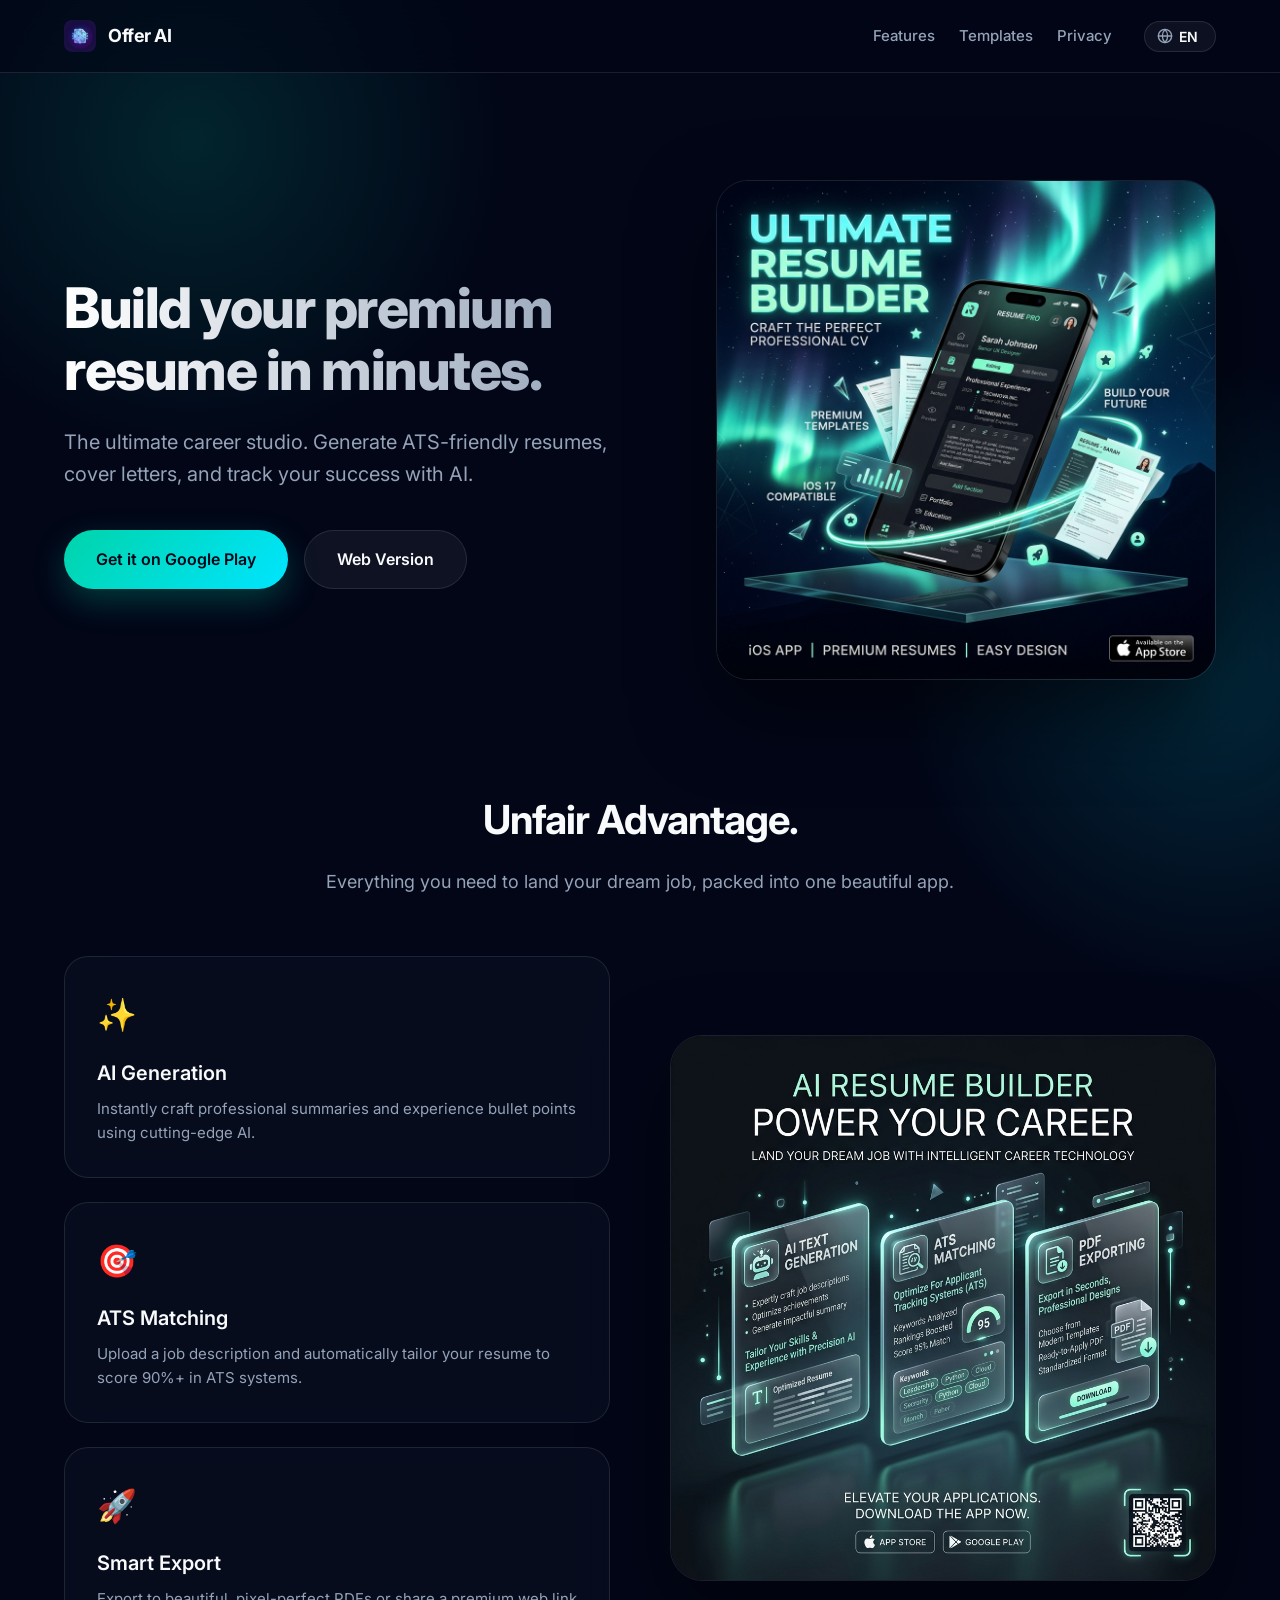
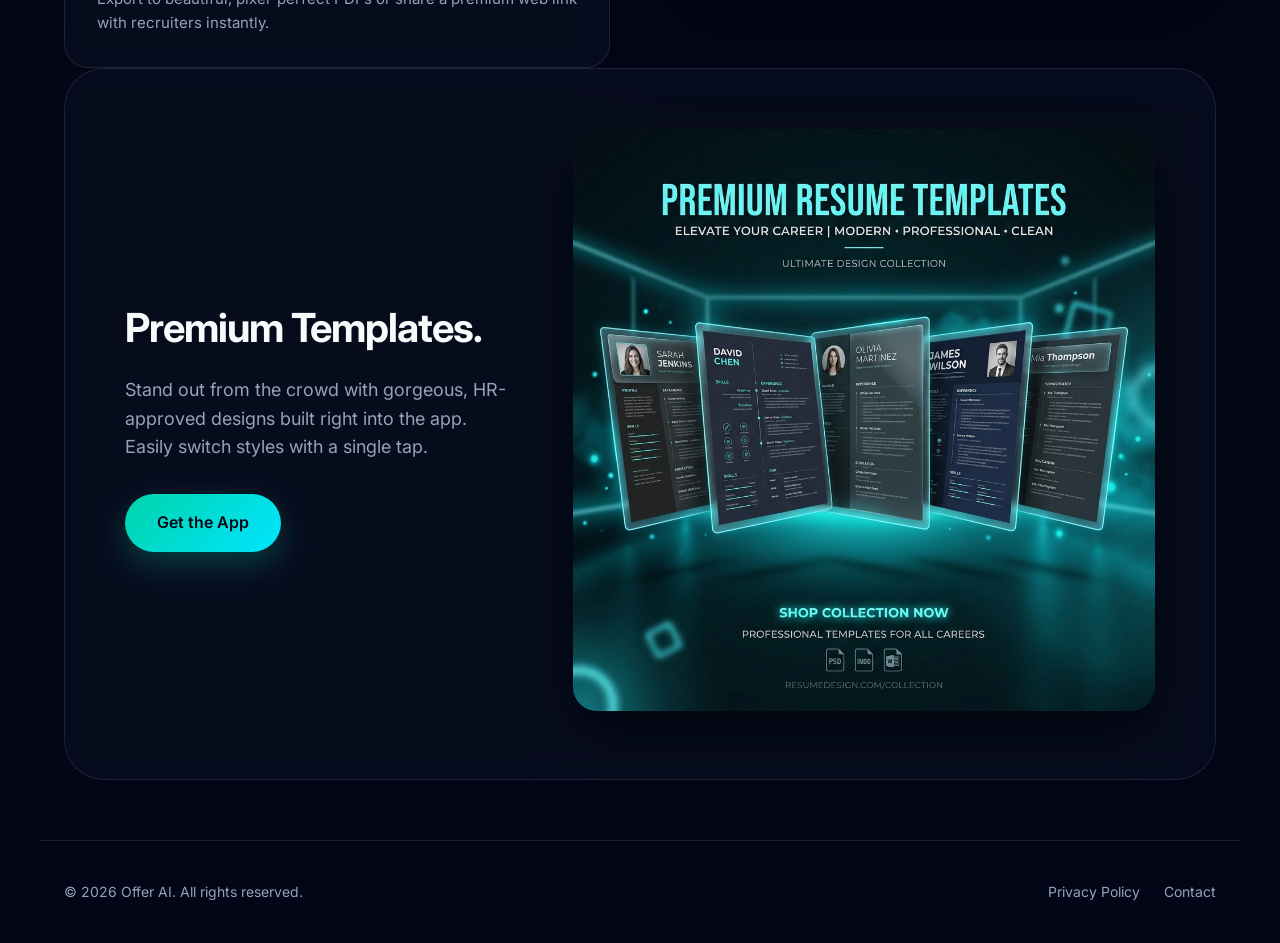
==== commit 3925dc4a: "Revamp landing page, add i18n and assets Add three poster images and rewrite the public site: overha" ====
--- a/index.html
+++ b/index.html
@@ -3,391 +3,111 @@
 <head>
     <meta charset="utf-8">
     <meta name="viewport" content="width=device-width, initial-scale=1">
-    <title>Offer AI: Premium AI Resume Builder</title>
-    <meta
-        name="description"
-        content="Offer AI helps job seekers create business-ready resumes, ATS-focused application kits, cover letters, intro messages, and shareable resume links from a focused Android app."
-    >
-    <meta name="theme-color" content="#020617">
-    <meta property="og:title" content="Offer AI: Premium AI Resume Builder">
-    <meta
-        property="og:description"
-        content="A premium AI career workspace for resumes, ATS matching, cover letters, intro messages, templates, and public resume sharing."
-    >
-    <meta property="og:type" content="website">
-    <meta property="og:image" content="./assets/img/feature-graphic.png">
+    <title data-i18n="title">Offer AI: Premium Resume Builder</title>
+    <meta name="description" content="Offer AI helps job seekers create business-ready resumes, ATS-focused application kits, and cover letters.">
+    <meta name="theme-color" content="#0F1829">
     <link rel="icon" type="image/png" href="./assets/img/app-icon.png">
     <link rel="preconnect" href="https://fonts.googleapis.com">
     <link rel="preconnect" href="https://fonts.gstatic.com" crossorigin>
-    <link
-        href="https://fonts.googleapis.com/css2?family=Fraunces:opsz,wght@9..144,600;9..144,700&family=Manrope:wght@400;500;600;700;800&display=swap"
-        rel="stylesheet"
-    >
+    <link href="https://fonts.googleapis.com/css2?family=Inter:wght@300;400;500;600;700;800&display=swap" rel="stylesheet">
     <link rel="stylesheet" href="./styles.css">
-    <script defer src="./site-config.js"></script>
     <script defer src="./script.js"></script>
 </head>
 <body>
-    <div class="page-glow page-glow-left"></div>
-    <div class="page-glow page-glow-right"></div>
+    <div class="glow-bg"></div>
+    <div class="glow-bg glow-bg-alt"></div>
 
-    <header class="site-header">
-        <div class="container header-inner">
-            <a class="brand" href="#top" aria-label="Offer AI home">
-                <img src="./assets/img/app-icon.png" alt="Offer AI icon" class="brand-mark">
-                <span class="brand-copy">
-                    <span class="brand-name">Offer AI</span>
-                    <span class="brand-subtitle">Career Studio</span>
-                </span>
-            </a>
-
-            <nav class="site-nav" aria-label="Primary">
-                <a href="./create-resume.html" target="_blank" rel="noreferrer">Create Resume</a>
-                <a href="#new-release">New Release</a>
-                <a href="#features">Features</a>
-                <a href="#screens">Screens</a>
-                <a href="#privacy">Privacy</a>
-                <a href="#contact">Contact</a>
-            </nav>
+    <header class="navbar">
+        <div class="container nav-inner">
+            <div class="brand">
+                <img src="./assets/img/app-icon.png" alt="Offer AI" class="logo">
+                <span class="brand-text">Offer AI</span>
+            </div>
+            <div class="nav-actions">
+                <div class="nav-links">
+                    <a href="#features" data-i18n="nav_features">Features</a>
+                    <a href="#templates" data-i18n="nav_templates">Templates</a>
+                    <a href="./privacy.html" data-i18n="nav_privacy">Privacy</a>
+                </div>
+                <div class="lang-selector-wrapper">
+                    <svg width="16" height="16" viewBox="0 0 24 24" fill="none" stroke="currentColor" stroke-width="2" stroke-linecap="round" stroke-linejoin="round" class="globe-icon"><circle cx="12" cy="12" r="10"></circle><line x1="2" y1="12" x2="22" y2="12"></line><path d="M12 2a15.3 15.3 0 0 1 4 10 15.3 15.3 0 0 1-4 10 15.3 15.3 0 0 1-4-10 15.3 15.3 0 0 1 4-10z"></path></svg>
+                    <select id="lang-selector">
+                        <option value="en">EN</option>
+                        <option value="ru">RU</option>
+                        <option value="uk">UK</option>
+                    </select>
+                </div>
+            </div>
         </div>
     </header>
 
-    <main id="top">
-        <section class="hero-section">
-            <div class="container hero-grid">
-                <div class="hero-copy">
-                    <div class="eyebrow">Offer AI</div>
-                    <h1>Premium AI resume builder for serious applications.</h1>
-                    <p class="hero-lead">
-                        Create a polished resume, match it to a vacancy, choose a professional
-                        template, and generate the full application kit from one mobile workspace.
-                    </p>
-
-                    <div class="hero-actions">
-                        <a id="play-store-link" class="button button-primary" href="#" target="_blank" rel="noreferrer">
-                            View on Google Play
-                        </a>
-                        <a class="button button-secondary" href="./create-resume.html" target="_blank" rel="noreferrer">
-                            Create Resume
-                        </a>
-                    </div>
-
-                    <div class="hero-pills" aria-label="Product highlights">
-                        <span>Tailored CV</span>
-                        <span>Application Kit</span>
-                        <span>ATS Match</span>
-                        <span>Premium Templates</span>
-                        <span>Cloud Drafts</span>
-                    </div>
-
-                    <div class="hero-note">
-                        Designed for job seekers who need business-quality output without slow,
-                        desktop-heavy resume software.
-                    </div>
+    <main>
+        <section class="hero container">
+            <div class="hero-content">
+                <h1 data-i18n="hero_title">Build your premium resume in minutes.</h1>
+                <p class="hero-subtitle" data-i18n="hero_subtitle">The ultimate career studio. Generate ATS-friendly resumes, cover letters, and track your success with AI.</p>
+                <div class="hero-actions">
+                    <a href="https://play.google.com/store/apps/details?id=com.maksymkasianov.offerai" class="btn-primary" data-i18n="btn_get_app">Get it on Google Play</a>
+                    <a href="./create-resume.html" class="btn-secondary" data-i18n="btn_web_version">Web Version</a>
                 </div>
-
-                <div class="hero-visual">
-                    <div class="hero-card hero-card-main">
-                        <img src="./assets/screens/02_application_kit.png" alt="Application Kit screen" loading="eager">
-                    </div>
-                    <div class="hero-card hero-card-float hero-card-left">
-                        <img src="./assets/screens/01_secure_entry.png" alt="Secure entry screen" loading="eager">
-                    </div>
-                    <div class="hero-card hero-card-float hero-card-right">
-                        <img src="./assets/screens/03_resume_builder.png" alt="Resume builder screen" loading="eager">
-                    </div>
+            </div>
+            <div class="hero-image">
+                <div class="image-wrapper">
+                    <img src="./assets/img/poster_hero.png" alt="Offer AI App Mockup">
                 </div>
             </div>
         </section>
 
-        <section class="stat-section">
-            <div class="container stat-grid">
-                <article class="surface-card stat-card">
-                    <span class="stat-label">Guided creation</span>
-                    <strong>Step-by-step resume flow.</strong>
-                    <p>Profile, experience, skills, templates, ATS match, and generation now feel structured and easier to finish.</p>
-                </article>
-                <article class="surface-card stat-card">
-                    <span class="stat-label">Premium output</span>
-                    <strong>Templates, PDF, and share links.</strong>
-                    <p>Choose from a growing template gallery, export PDF, and create a secure public resume link.</p>
-                </article>
-                <article class="surface-card stat-card">
-                    <span class="stat-label">AI productivity</span>
-                    <strong>Faster application documents.</strong>
-                    <p>Generate role-aware summaries, skills, cover letters, and intro messages from the same resume data.</p>
-                </article>
+        <section id="features" class="features container">
+            <div class="section-header center">
+                <h2 data-i18n="features_title">Unfair Advantage.</h2>
+                <p data-i18n="features_subtitle">Everything you need to land your dream job, packed into one beautiful app.</p>
             </div>
-        </section>
-
-        <section id="new-release" class="content-section release-section">
-            <div class="container release-grid">
-                <div class="section-heading release-heading">
-                    <div class="eyebrow">New release</div>
-                    <h2>Built to feel like a career workspace, not just a PDF exporter.</h2>
-                    <p>
-                        The latest version expands the resume builder with premium templates,
-                        ATS job matching, AI suggestions, public sharing, and a clearer guided flow.
-                    </p>
+            
+            <div class="features-split">
+                <div class="features-grid">
+                    <div class="feature-card">
+                        <div class="feature-icon">✨</div>
+                        <h3 data-i18n="feat_1_title">AI Generation</h3>
+                        <p data-i18n="feat_1_desc">Instantly craft professional summaries and experience bullet points using cutting-edge AI.</p>
+                    </div>
+                    <div class="feature-card">
+                        <div class="feature-icon">🎯</div>
+                        <h3 data-i18n="feat_2_title">ATS Matching</h3>
+                        <p data-i18n="feat_2_desc">Upload a job description and automatically tailor your resume to score 90%+ in ATS systems.</p>
+                    </div>
+                    <div class="feature-card">
+                        <div class="feature-icon">🚀</div>
+                        <h3 data-i18n="feat_3_title">Smart Export</h3>
+                        <p data-i18n="feat_3_desc">Export to beautiful, pixel-perfect PDFs or share a premium web link with recruiters instantly.</p>
+                    </div>
                 </div>
-
-                <div class="release-panel">
-                    <article class="release-item">
-                        <span>01</span>
-                        <div>
-                            <h3>Resume templates</h3>
-                            <p>One free professional style plus premium visual templates for different career contexts.</p>
-                        </div>
-                    </article>
-                    <article class="release-item">
-                        <span>02</span>
-                        <div>
-                            <h3>ATS match score</h3>
-                            <p>Compare your resume against a vacancy and see missing keyword opportunities before exporting.</p>
-                        </div>
-                    </article>
-                    <article class="release-item">
-                        <span>03</span>
-                        <div>
-                            <h3>Share resume link</h3>
-                            <p>Create a secure public resume preview link when you want to send a cleaner application fast.</p>
-                        </div>
-                    </article>
-                    <article class="release-item">
-                        <span>04</span>
-                        <div>
-                            <h3>Application Kit</h3>
-                            <p>Resume PDF, cover letter, and short intro message stay connected in one focused flow.</p>
-                        </div>
-                    </article>
+                <div class="feature-poster">
+                    <img src="./assets/img/poster_features.png" alt="App Features">
                 </div>
             </div>
         </section>
 
-        <section id="features" class="content-section">
-            <div class="container">
-                <div class="section-heading">
-                    <div class="eyebrow">Core flow</div>
-                    <h2>Everything needed to apply with confidence.</h2>
-                    <p>
-                        The product is built around practical output: clean data entry, premium PDF
-                        presentation, AI-assisted writing, and a complete application package.
-                    </p>
+        <section id="templates" class="templates container">
+            <div class="templates-inner">
+                <div class="templates-content">
+                    <h2 data-i18n="templates_title">Premium Templates.</h2>
+                    <p data-i18n="templates_desc">Stand out from the crowd with gorgeous, HR-approved designs built right into the app. Easily switch styles with a single tap.</p>
+                    <a href="https://play.google.com/store/apps/details?id=com.maksymkasianov.offerai" class="btn-primary" data-i18n="btn_get_app_small">Get the App</a>
                 </div>
-
-                <div class="feature-grid">
-                    <article class="surface-card feature-card">
-                        <span class="feature-kicker">01</span>
-                        <h3>Guided resume builder</h3>
-                        <p>Move through profile, experience, education, skills, extra sections, templates, ATS, and generation.</p>
-                    </article>
-                    <article class="surface-card feature-card">
-                        <span class="feature-kicker">02</span>
-                        <h3>ATS job matching</h3>
-                        <p>Paste a job description and check fit, missing terms, and suggested improvements before export.</p>
-                    </article>
-                    <article class="surface-card feature-card">
-                        <span class="feature-kicker">03</span>
-                        <h3>Template gallery</h3>
-                        <p>Use a clean free template or unlock premium styles for executive, tech, compact, and classic resumes.</p>
-                    </article>
-                    <article class="surface-card feature-card">
-                        <span class="feature-kicker">04</span>
-                        <h3>AI suggestions library</h3>
-                        <p>Generate role-aware objectives, headlines, skills, and intro phrases in the active app language.</p>
-                    </article>
-                    <article class="surface-card feature-card">
-                        <span class="feature-kicker">05</span>
-                        <h3>Cover letter and intro</h3>
-                        <p>Create a supporting letter and a short recruiter message from the same resume context.</p>
-                    </article>
-                    <article class="surface-card feature-card">
-                        <span class="feature-kicker">06</span>
-                        <h3>Public resume link</h3>
-                        <p>Share a polished resume preview and PDF download link when you need a faster application handoff.</p>
-                    </article>
+                <div class="templates-image">
+                    <img src="./assets/img/poster_templates.png" alt="Premium Templates">
                 </div>
-            </div>
-        </section>
-
-        <section class="content-section template-showcase">
-            <div class="container showcase-grid">
-                <div class="premium-poster poster-primary">
-                    <img src="./assets/screens/02_application_kit.png" alt="Offer AI Application Kit poster" loading="lazy">
-                    <div class="poster-copy">
-                        <span>Application Kit</span>
-                        <strong>Resume, letter, intro.</strong>
-                    </div>
-                </div>
-                <div class="premium-poster poster-secondary">
-                    <img src="./assets/screens/03_resume_builder.png" alt="Offer AI resume builder poster" loading="lazy">
-                    <div class="poster-copy">
-                        <span>Guided Builder</span>
-                        <strong>Cleaner flow. Better output.</strong>
-                    </div>
-                </div>
-                <div class="showcase-copy">
-                    <div class="eyebrow">Premium feel</div>
-                    <h2>Business-focused visuals for a business-focused result.</h2>
-                    <p>
-                        The interface keeps the dark, focused Offer AI brand while moving the product
-                        toward a more polished premium career tool: clearer steps, stronger templates,
-                        and better post-PDF actions.
-                    </p>
-                </div>
-            </div>
-        </section>
-
-        <section id="screens" class="content-section screen-section">
-            <div class="container">
-                <div class="section-heading">
-                    <div class="eyebrow">Screens</div>
-                    <h2>Mobile-first, polished, and ready for real applications.</h2>
-                    <p>
-                        Clean hierarchy, strong contrast, and focused actions help users move from
-                        rough resume data to a complete application package quickly.
-                    </p>
-                </div>
-
-                <div class="screen-grid">
-                    <figure class="surface-card screen-card">
-                        <img src="./assets/screens/01_secure_entry.png" alt="Secure entry screen" loading="lazy">
-                        <figcaption>Secure entry and guest access</figcaption>
-                    </figure>
-                    <figure class="surface-card screen-card">
-                        <img src="./assets/screens/02_application_kit.png" alt="Application Kit screen" loading="lazy">
-                        <figcaption>Application Kit overview</figcaption>
-                    </figure>
-                    <figure class="surface-card screen-card">
-                        <img src="./assets/screens/03_resume_builder.png" alt="Resume builder screen" loading="lazy">
-                        <figcaption>Resume builder with AI support</figcaption>
-                    </figure>
-                    <figure class="surface-card screen-card">
-                        <img src="./assets/screens/04_cover_letter.png" alt="Cover letter screen" loading="lazy">
-                        <figcaption>Cover letter generation</figcaption>
-                    </figure>
-                    <figure class="surface-card screen-card">
-                        <img src="./assets/screens/05_intro_message.png" alt="Intro message screen" loading="lazy">
-                        <figcaption>Intro message generation</figcaption>
-                    </figure>
-                </div>
-            </div>
-        </section>
-
-        <section id="reviews" class="content-section">
-            <div class="container">
-                <div class="section-heading">
-                    <div class="eyebrow">Reviews</div>
-                    <h2>What people look for in this kind of app.</h2>
-                    <p>
-                        This section is styled for future real store feedback, while already showing
-                        the value themes the product is built around.
-                    </p>
-                </div>
-
-                <div class="review-grid">
-                    <article class="surface-card review-card">
-                        <div class="review-stars" aria-hidden="true">★★★★★</div>
-                        <h3>Cleaner first draft</h3>
-                        <p>
-                            A fast way to turn scattered profile information into a more professional
-                            starting point.
-                        </p>
-                    </article>
-                    <article class="surface-card review-card">
-                        <div class="review-stars" aria-hidden="true">★★★★★</div>
-                        <h3>Useful for real vacancies</h3>
-                        <p>
-                            Tailored CV tools matter most when the app helps a specific application
-                            feel more relevant, not just more polished.
-                        </p>
-                    </article>
-                    <article class="surface-card review-card">
-                        <div class="review-stars" aria-hidden="true">★★★★★</div>
-                        <h3>Everything in one flow</h3>
-                        <p>
-                            Resume, cover letter, and short intro message belong together when the
-                            goal is to apply faster from a phone.
-                        </p>
-                    </article>
-                </div>
-            </div>
-        </section>
-
-        <section id="privacy" class="content-section privacy-preview-section">
-            <div class="container privacy-preview">
-                <div>
-                    <div class="eyebrow">Privacy</div>
-                    <h2>Privacy policy hosted with the app website.</h2>
-                    <p>
-                        Offer AI now uses a dedicated privacy policy page on this GitHub Pages site,
-                        so the Android app and store listing can point to one owned, editable source.
-                    </p>
-                </div>
-                <a id="privacy-link" class="button button-primary" href="./privacy.html">Read Privacy Policy</a>
-            </div>
-        </section>
-
-        <section id="contact" class="content-section contact-section">
-            <div class="container contact-grid">
-                <div class="contact-copy">
-                    <div class="eyebrow">Feedback</div>
-                    <h2>Send feedback or ask a question.</h2>
-                    <p>
-                        Use the form below to share product feedback, report a bug, or ask about the
-                        app. The contact route is lightweight so it works well on GitHub Pages.
-                    </p>
-
-                    <ul class="contact-points">
-                        <li>Useful for support, store review prep, and feature requests.</li>
-                        <li>Easy to switch later from mailto to Formspree or FormSubmit.</li>
-                        <li>Privacy Policy, Google Play, and support links stay editable from one config file.</li>
-                    </ul>
-                </div>
-
-                <form id="feedback-form" class="surface-card feedback-form" novalidate>
-                    <label class="field">
-                        <span>Your email</span>
-                        <input id="feedback-email" name="email" type="email" placeholder="name@example.com" required>
-                    </label>
-
-                    <label class="field">
-                        <span>Message</span>
-                        <textarea
-                            id="feedback-message"
-                            name="message"
-                            rows="6"
-                            placeholder="Tell us what you would like to improve, report, or ask."
-                            required
-                        ></textarea>
-                    </label>
-
-                    <div class="form-actions">
-                        <button class="button button-primary" type="submit">Send feedback</button>
-                        <a id="contact-email-link" class="button button-secondary" href="#">Email directly</a>
-                    </div>
-
-                    <p id="form-status" class="form-status" role="status" aria-live="polite"></p>
-                </form>
             </div>
         </section>
     </main>
 
-    <footer class="site-footer">
-        <div class="container footer-inner">
-            <div>
-                <div class="footer-brand">Offer AI: Career Studio</div>
-                <p class="footer-copy">
-                    A focused mobile product for cleaner resumes, tailored applications, and faster
-                    follow-through.
-                </p>
-            </div>
-
+    <footer class="footer container">
+        <div class="footer-inner">
+            <span data-i18n="footer_rights">© 2026 Offer AI. All rights reserved.</span>
             <div class="footer-links">
-                <a href="./create-resume.html" target="_blank" rel="noreferrer">Create Resume</a>
-                <a id="footer-play-link" href="#" target="_blank" rel="noreferrer">Google Play</a>
-                <a id="footer-privacy-link" href="#" target="_blank" rel="noreferrer">Privacy Policy</a>
-                <a href="https://github.com/MoslyHarmless/CVBuilderPro" target="_blank" rel="noreferrer">GitHub</a>
+                <a href="./privacy.html" data-i18n="footer_privacy">Privacy Policy</a>
+                <a href="mailto:moslyharmless@gmail.com" data-i18n="footer_contact">Contact</a>
             </div>
         </div>
     </footer>
--- a/styles.css
+++ b/styles.css
@@ -1,1362 +1,403 @@
 :root {
-    --bg: #020617;
-    --surface: rgba(11, 17, 32, 0.82);
-    --surface-strong: rgba(23, 32, 51, 0.92);
-    --surface-border: rgba(72, 93, 129, 0.32);
-    --text: #f8fafc;
-    --muted: #c9d5e5;
-    --muted-soft: #8da2bf;
-    --cyan: #39d0ff;
-    --mint: #89f6d2;
-    --blue: #2c7bff;
-    --rose: #ff8a9a;
-    --amber: #ffd166;
-    --glow: rgba(57, 208, 255, 0.2);
-    --shadow: 0 20px 80px rgba(1, 4, 12, 0.48);
-    --radius-xl: 32px;
-    --radius-lg: 24px;
-    --radius-md: 18px;
-    --radius-sm: 14px;
-    --container: 1180px;
-    --ease: cubic-bezier(0.22, 1, 0.36, 1);
+  --bg-color: #020617;
+  --bg-card: rgba(15, 23, 42, 0.4);
+  --bg-card-hover: rgba(30, 41, 59, 0.6);
+  --border-color: rgba(255, 255, 255, 0.1);
+  --text-main: #F8FAFC;
+  --text-muted: #94A3B8;
+  --accent-cyan: #00E5FF;
+  --accent-mint: #00D4AA;
+  --btn-gradient: linear-gradient(135deg, #00D4AA, #00E5FF);
 }
 
 * {
-    box-sizing: border-box;
-}
-
-html {
-    scroll-behavior: smooth;
+  box-sizing: border-box;
+  margin: 0;
+  padding: 0;
 }
 
 body {
-    margin: 0;
-    min-width: 320px;
-    font-family: "Manrope", sans-serif;
-    color: var(--text);
-    background:
-        radial-gradient(circle at top left, rgba(44, 123, 255, 0.2), transparent 32%),
-        radial-gradient(circle at 85% 12%, rgba(137, 246, 210, 0.14), transparent 24%),
-        linear-gradient(180deg, #030917 0%, #020617 36%, #04101f 100%);
-    overflow-x: hidden;
-}
-
-body::before {
-    content: "";
-    position: fixed;
-    inset: 0;
-    pointer-events: none;
-    background:
-        linear-gradient(rgba(255, 255, 255, 0.018) 1px, transparent 1px),
-        linear-gradient(90deg, rgba(255, 255, 255, 0.018) 1px, transparent 1px);
-    background-size: 72px 72px;
-    mask-image: linear-gradient(180deg, rgba(0, 0, 0, 0.78), transparent 72%);
-    z-index: 0;
-}
-
-img {
-    display: block;
-    max-width: 100%;
-}
-
-a {
-    color: inherit;
-    text-decoration: none;
-}
-
-button,
-input,
-select,
-textarea {
-    font: inherit;
-}
-
-.page-glow {
-    position: fixed;
-    inset: auto;
-    width: 420px;
-    height: 420px;
-    border-radius: 50%;
-    filter: blur(120px);
-    opacity: 0.35;
-    pointer-events: none;
-    z-index: 0;
-}
-
-.page-glow-left {
-    top: 160px;
-    left: -120px;
-    background: rgba(44, 123, 255, 0.45);
-}
-
-.page-glow-right {
-    top: 520px;
-    right: -120px;
-    background: rgba(57, 208, 255, 0.22);
+  font-family: 'Inter', -apple-system, BlinkMacSystemFont, sans-serif;
+  background-color: var(--bg-color);
+  color: var(--text-main);
+  line-height: 1.6;
+  overflow-x: hidden;
 }
 
 .container {
-    position: relative;
-    z-index: 1;
-    width: min(calc(100% - 40px), var(--container));
-    margin: 0 auto;
-}
-
-.site-header {
-    position: sticky;
-    top: 0;
-    z-index: 10;
-    backdrop-filter: blur(18px);
-    background: rgba(2, 6, 23, 0.6);
-    border-bottom: 1px solid rgba(95, 117, 155, 0.12);
-}
-
-.header-inner {
-    display: flex;
-    align-items: center;
-    justify-content: space-between;
-    gap: 20px;
-    padding: 18px 0;
+  max-width: 1200px;
+  margin: 0 auto;
+  padding: 0 24px;
+}
+
+/* Background Glows */
+.glow-bg {
+  position: absolute;
+  top: -20%;
+  left: -10%;
+  width: 50vw;
+  height: 50vw;
+  background: radial-gradient(circle, rgba(0,212,170,0.15) 0%, rgba(2,6,23,0) 70%);
+  z-index: -1;
+  pointer-events: none;
+}
+.glow-bg-alt {
+  top: 40%;
+  left: auto;
+  right: -20%;
+  background: radial-gradient(circle, rgba(0,229,255,0.15) 0%, rgba(2,6,23,0) 70%);
+}
+
+/* Navbar */
+.navbar {
+  position: fixed;
+  top: 0;
+  left: 0;
+  width: 100%;
+  background: rgba(2, 6, 23, 0.6);
+  backdrop-filter: blur(24px);
+  -webkit-backdrop-filter: blur(24px);
+  border-bottom: 1px solid var(--border-color);
+  z-index: 100;
+}
+
+.nav-inner {
+  display: flex;
+  justify-content: space-between;
+  align-items: center;
+  height: 72px;
 }
 
 .brand {
-    display: inline-flex;
-    align-items: center;
-    gap: 14px;
-}
-
-.brand-mark {
-    width: 48px;
-    height: 48px;
-    border-radius: 16px;
-    box-shadow: 0 18px 40px rgba(22, 121, 255, 0.25);
-}
-
-.brand-copy {
-    display: flex;
+  display: flex;
+  align-items: center;
+  gap: 12px;
+  text-decoration: none;
+  color: var(--text-main);
+}
+
+.logo {
+  height: 32px;
+  border-radius: 8px;
+}
+
+.brand-text {
+  font-weight: 700;
+  font-size: 18px;
+  letter-spacing: -0.5px;
+}
+
+.nav-actions {
+  display: flex;
+  align-items: center;
+  gap: 32px;
+}
+
+.nav-links {
+  display: flex;
+  gap: 24px;
+}
+
+.nav-links a {
+  color: var(--text-muted);
+  text-decoration: none;
+  font-weight: 500;
+  font-size: 15px;
+  transition: color 0.2s ease;
+}
+
+.nav-links a:hover {
+  color: var(--text-main);
+}
+
+/* Language Selector */
+.lang-selector-wrapper {
+  display: flex;
+  align-items: center;
+  gap: 6px;
+  background: rgba(255, 255, 255, 0.05);
+  padding: 6px 12px;
+  border-radius: 20px;
+  border: 1px solid var(--border-color);
+}
+
+.globe-icon {
+  color: var(--text-muted);
+}
+
+#lang-selector {
+  background: transparent;
+  color: var(--text-main);
+  border: none;
+  outline: none;
+  font-family: 'Inter', sans-serif;
+  font-weight: 600;
+  font-size: 14px;
+  cursor: pointer;
+  -webkit-appearance: none;
+  appearance: none;
+  padding-right: 4px;
+}
+#lang-selector option {
+  background: var(--bg-color);
+  color: var(--text-main);
+}
+
+/* Hero Section */
+.hero {
+  padding: 180px 24px 100px;
+  display: flex;
+  align-items: center;
+  gap: 60px;
+}
+
+.hero-content {
+  flex: 1;
+}
+
+.hero h1 {
+  font-size: 56px;
+  font-weight: 800;
+  line-height: 1.1;
+  letter-spacing: -1.5px;
+  margin-bottom: 24px;
+  background: linear-gradient(to right, #FFFFFF, #94A3B8);
+  -webkit-background-clip: text;
+  -webkit-text-fill-color: transparent;
+}
+
+.hero-subtitle {
+  font-size: 20px;
+  color: var(--text-muted);
+  margin-bottom: 40px;
+  font-weight: 400;
+}
+
+.hero-actions {
+  display: flex;
+  gap: 16px;
+}
+
+.btn-primary, .btn-secondary {
+  display: inline-flex;
+  align-items: center;
+  justify-content: center;
+  padding: 16px 32px;
+  border-radius: 100px;
+  font-weight: 600;
+  font-size: 16px;
+  text-decoration: none;
+  transition: all 0.3s ease;
+}
+
+.btn-primary {
+  background: var(--btn-gradient);
+  color: #020617;
+  box-shadow: 0 12px 32px rgba(0, 212, 170, 0.25);
+}
+
+.btn-primary:hover {
+  transform: translateY(-2px);
+  box-shadow: 0 16px 40px rgba(0, 212, 170, 0.4);
+}
+
+.btn-secondary {
+  background: rgba(255, 255, 255, 0.05);
+  color: var(--text-main);
+  border: 1px solid var(--border-color);
+}
+
+.btn-secondary:hover {
+  background: rgba(255, 255, 255, 0.1);
+}
+
+.hero-image {
+  flex: 1;
+  display: flex;
+  justify-content: flex-end;
+}
+
+.hero-image img {
+  width: 100%;
+  max-width: 500px;
+  border-radius: 32px;
+  box-shadow: 0 32px 80px rgba(0,0,0,0.5);
+  border: 1px solid var(--border-color);
+}
+
+/* Sections Common */
+section {
+  padding: 100px 0;
+}
+
+.section-header {
+  margin-bottom: 60px;
+}
+.section-header.center {
+  text-align: center;
+}
+
+.section-header h2 {
+  font-size: 40px;
+  font-weight: 700;
+  letter-spacing: -1px;
+  margin-bottom: 16px;
+}
+.section-header p {
+  font-size: 18px;
+  color: var(--text-muted);
+}
+
+/* Features */
+.features-split {
+  display: flex;
+  gap: 60px;
+  align-items: center;
+}
+
+.features-grid {
+  flex: 1;
+  display: flex;
+  flex-direction: column;
+  gap: 24px;
+}
+
+.feature-card {
+  background: var(--bg-card);
+  border: 1px solid var(--border-color);
+  padding: 32px;
+  border-radius: 24px;
+  backdrop-filter: blur(20px);
+  transition: background 0.3s ease, transform 0.3s ease;
+}
+
+.feature-card:hover {
+  background: var(--bg-card-hover);
+  transform: translateY(-4px);
+}
+
+.feature-icon {
+  font-size: 32px;
+  margin-bottom: 16px;
+}
+
+.feature-card h3 {
+  font-size: 20px;
+  font-weight: 600;
+  margin-bottom: 8px;
+}
+
+.feature-card p {
+  color: var(--text-muted);
+  font-size: 15px;
+}
+
+.feature-poster {
+  flex: 1;
+}
+
+.feature-poster img {
+  width: 100%;
+  border-radius: 32px;
+  border: 1px solid var(--border-color);
+  box-shadow: 0 32px 80px rgba(0,0,0,0.5);
+}
+
+/* Templates */
+.templates-inner {
+  display: flex;
+  gap: 60px;
+  align-items: center;
+  background: var(--bg-card);
+  border: 1px solid var(--border-color);
+  border-radius: 40px;
+  padding: 60px;
+  backdrop-filter: blur(20px);
+}
+
+.templates-content {
+  flex: 1;
+}
+
+.templates-content h2 {
+  font-size: 40px;
+  font-weight: 700;
+  letter-spacing: -1px;
+  margin-bottom: 16px;
+}
+
+.templates-content p {
+  font-size: 18px;
+  color: var(--text-muted);
+  margin-bottom: 32px;
+}
+
+.templates-image {
+  flex: 1.5;
+}
+
+.templates-image img {
+  width: 100%;
+  border-radius: 24px;
+  box-shadow: 0 20px 60px rgba(0,0,0,0.5);
+}
+
+/* Footer */
+.footer {
+  border-top: 1px solid var(--border-color);
+  padding: 40px 24px;
+  margin-top: 60px;
+}
+
+.footer-inner {
+  display: flex;
+  justify-content: space-between;
+  align-items: center;
+  color: var(--text-muted);
+  font-size: 14px;
+}
+
+.footer-links {
+  display: flex;
+  gap: 24px;
+}
+
+.footer-links a {
+  color: var(--text-muted);
+  text-decoration: none;
+}
+.footer-links a:hover {
+  color: var(--text-main);
+}
+
+/* Responsive */
+@media (max-width: 992px) {
+  .hero, .features-split, .templates-inner {
     flex-direction: column;
-    gap: 2px;
-}
-
-.brand-name {
-    font-size: 0.96rem;
-    font-weight: 800;
-    letter-spacing: 0.18em;
-    text-transform: uppercase;
-}
-
-.brand-subtitle {
-    font-size: 0.85rem;
-    color: var(--muted-soft);
-}
-
-.site-nav {
-    display: flex;
-    flex-wrap: wrap;
-    justify-content: flex-end;
-    gap: 18px;
-}
-
-.site-nav a {
-    color: var(--muted);
-    font-size: 0.95rem;
-    transition: color 0.22s ease;
-}
-
-.site-nav a:hover,
-.site-nav a:focus-visible {
-    color: var(--text);
-}
-
-.hero-section {
-    padding: 72px 0 28px;
-}
-
-.hero-grid {
-    display: grid;
-    grid-template-columns: minmax(0, 1fr) minmax(340px, 490px);
-    align-items: center;
-    gap: 44px;
-}
-
-.eyebrow {
-    display: inline-flex;
-    align-items: center;
-    gap: 10px;
-    color: var(--cyan);
-    font-size: 0.9rem;
-    font-weight: 700;
-    letter-spacing: 0.12em;
-    text-transform: uppercase;
-}
-
-.eyebrow::after {
-    content: "";
-    width: 48px;
-    height: 1px;
-    background: rgba(201, 213, 229, 0.4);
-}
-
-.hero-copy h1,
-.section-heading h2 {
-    margin: 18px 0 0;
-    font-family: "Fraunces", serif;
-    font-size: clamp(3.2rem, 5vw, 5.3rem);
-    line-height: 0.96;
-    letter-spacing: 0;
-}
-
-.hero-lead,
-.section-heading p,
-.stat-card p,
-.feature-card p,
-.review-card p,
-.contact-copy p,
-.footer-copy,
-.hero-note {
-    color: var(--muted);
-    font-size: 1.06rem;
-    line-height: 1.8;
-}
-
-.hero-lead {
-    max-width: 640px;
-    margin: 24px 0 0;
-}
-
-.hero-actions,
-.form-actions {
-    display: flex;
-    flex-wrap: wrap;
-    gap: 14px;
-    margin-top: 32px;
-}
-
-.button {
-    display: inline-flex;
-    align-items: center;
+    text-align: center;
+  }
+  .hero-actions {
     justify-content: center;
-    min-height: 54px;
-    padding: 0 22px;
-    border-radius: 999px;
-    border: 1px solid transparent;
-    font-size: 0.98rem;
-    font-weight: 700;
-    transition:
-        transform 0.22s var(--ease),
-        box-shadow 0.22s var(--ease),
-        border-color 0.22s var(--ease),
-        background 0.22s var(--ease);
-}
-
-.button:hover,
-.button:focus-visible {
-    transform: translateY(-1px);
-}
-
-.button-primary {
-    color: #04101f;
-    background: linear-gradient(135deg, var(--cyan), var(--mint));
-    box-shadow: 0 18px 50px rgba(57, 208, 255, 0.28);
-}
-
-.button-primary:hover,
-.button-primary:focus-visible {
-    box-shadow: 0 24px 70px rgba(57, 208, 255, 0.36);
-}
-
-.button-secondary {
-    color: var(--text);
-    border-color: rgba(129, 151, 188, 0.28);
-    background: rgba(10, 18, 34, 0.48);
-}
-
-.button-secondary:hover,
-.button-secondary:focus-visible {
-    border-color: rgba(141, 162, 191, 0.46);
-    background: rgba(15, 24, 42, 0.8);
-}
-
-.hero-pills {
-    display: flex;
-    flex-wrap: wrap;
-    gap: 12px;
-    margin-top: 30px;
-}
-
-.hero-pills span,
-.stat-label,
-.feature-kicker {
-    display: inline-flex;
-    align-items: center;
-    padding: 10px 14px;
-    border-radius: 999px;
-    color: var(--muted);
-    background: rgba(10, 18, 34, 0.62);
-    border: 1px solid rgba(107, 127, 161, 0.18);
-    font-size: 0.9rem;
-    font-weight: 600;
-}
-
-.hero-note {
-    max-width: 640px;
-    margin-top: 18px;
-}
-
-.hero-visual {
-    position: relative;
-    min-height: 640px;
-}
-
-.hero-card {
-    position: absolute;
-    overflow: hidden;
-    border: 1px solid rgba(106, 128, 165, 0.18);
-    border-radius: 32px;
-    background: rgba(11, 17, 32, 0.72);
-    box-shadow: var(--shadow);
-    transform: translateZ(0);
-    transition: transform 0.35s var(--ease), border-color 0.35s var(--ease);
-}
-
-.hero-card:hover {
-    border-color: rgba(137, 246, 210, 0.38);
-    transform: translateY(-4px);
-}
-
-.hero-card img {
+  }
+  .hero-image {
+    justify-content: center;
+    margin-top: 40px;
+  }
+  .nav-links {
+    display: none;
+  }
+  .templates-inner {
+    padding: 40px 24px;
+  }
+}
+@media (max-width: 480px) {
+  .hero h1 {
+    font-size: 40px;
+  }
+  .btn-primary, .btn-secondary {
     width: 100%;
-    height: 100%;
-    object-fit: cover;
-}
-
-.hero-card-main {
-    right: 20px;
-    top: 24px;
-    width: min(100%, 320px);
-    height: 620px;
-}
-
-.hero-card-float {
-    width: 190px;
-    height: 396px;
-}
-
-.hero-card-left {
-    left: 0;
-    bottom: 72px;
-}
-
-.hero-card-right {
-    right: 0;
-    bottom: 0;
-}
-
-.stat-section {
-    padding: 12px 0 12px;
-}
-
-.stat-grid,
-.feature-grid,
-.review-grid,
-.contact-grid {
-    display: grid;
-    gap: 20px;
-}
-
-.stat-grid {
-    grid-template-columns: repeat(3, minmax(0, 1fr));
-}
-
-.surface-card {
-    position: relative;
-    overflow: hidden;
-    border: 1px solid var(--surface-border);
-    border-radius: var(--radius-xl);
-    background:
-        linear-gradient(180deg, rgba(25, 35, 54, 0.55), rgba(7, 13, 24, 0.85)),
-        var(--surface);
-    box-shadow: var(--shadow);
-}
-
-.surface-card::before {
-    content: "";
-    position: absolute;
-    inset: 0;
-    background:
-        radial-gradient(circle at top right, rgba(57, 208, 255, 0.12), transparent 28%),
-        radial-gradient(circle at bottom left, rgba(44, 123, 255, 0.08), transparent 35%);
-    pointer-events: none;
-}
-
-.stat-card,
-.feature-card,
-.review-card,
-.feedback-form {
-    padding: 26px 26px 28px;
-}
-
-.release-section {
-    padding-top: 78px;
-}
-
-.release-grid {
-    display: grid;
-    grid-template-columns: minmax(0, 0.95fr) minmax(0, 1.05fr);
-    gap: 28px;
-    align-items: stretch;
-}
-
-.release-heading {
-    margin-bottom: 0;
-    align-self: center;
-}
-
-.release-panel {
-    display: grid;
-    grid-template-columns: repeat(2, minmax(0, 1fr));
-    gap: 14px;
-    padding: 18px;
-    border: 1px solid rgba(137, 246, 210, 0.16);
-    border-radius: var(--radius-xl);
-    background:
-        radial-gradient(circle at 10% 20%, rgba(137, 246, 210, 0.12), transparent 32%),
-        radial-gradient(circle at 90% 10%, rgba(57, 208, 255, 0.16), transparent 34%),
-        rgba(6, 13, 26, 0.72);
-    box-shadow: var(--shadow);
-}
-
-.release-item {
-    min-height: 188px;
-    padding: 20px;
-    border: 1px solid rgba(106, 128, 165, 0.2);
-    border-radius: var(--radius-lg);
-    background: rgba(8, 15, 29, 0.68);
-}
-
-.release-item span,
-.poster-copy span {
-    display: inline-flex;
-    min-height: 30px;
-    align-items: center;
-    padding: 0 11px;
-    border-radius: 999px;
-    color: #06111f;
-    background: linear-gradient(135deg, var(--cyan), var(--mint));
-    font-size: 0.75rem;
-    font-weight: 900;
-    text-transform: uppercase;
-}
-
-.release-item h3 {
-    margin: 20px 0 0;
-    font-size: 1.22rem;
-}
-
-.release-item p {
-    margin: 10px 0 0;
-    color: var(--muted);
-    line-height: 1.65;
-}
-
-.stat-card strong,
-.feature-card h3,
-.review-card h3,
-.contact-copy h2,
-.footer-brand {
-    display: block;
-    margin-top: 18px;
-    font-size: 1.34rem;
-    line-height: 1.35;
-}
-
-.content-section {
-    padding: 92px 0 0;
-}
-
-section[id] {
-    scroll-margin-top: 112px;
-}
-
-.section-heading {
-    max-width: 760px;
-    margin-bottom: 34px;
-}
-
-.section-heading h2 {
-    font-size: clamp(2.4rem, 4vw, 4.3rem);
-}
-
-.feature-grid {
-    grid-template-columns: repeat(2, minmax(0, 1fr));
-}
-
-.feature-card {
-    min-height: 230px;
-}
-
-.feature-kicker {
-    color: var(--cyan);
-}
-
-.template-showcase {
-    padding-top: 86px;
-}
-
-.showcase-grid {
-    display: grid;
-    grid-template-columns: minmax(220px, 0.78fr) minmax(220px, 0.78fr) minmax(0, 1fr);
-    gap: 22px;
-    align-items: center;
-}
-
-.premium-poster {
-    position: relative;
-    min-height: 540px;
-    overflow: hidden;
-    border: 1px solid rgba(137, 246, 210, 0.18);
-    border-radius: 34px;
-    background:
-        radial-gradient(circle at top, rgba(57, 208, 255, 0.18), transparent 38%),
-        rgba(4, 11, 23, 0.88);
-    box-shadow: var(--shadow);
-}
-
-.poster-secondary {
-    transform: translateY(42px);
-}
-
-.premium-poster img {
-    width: 100%;
-    height: 100%;
-    min-height: 540px;
-    object-fit: cover;
-    opacity: 0.78;
-}
-
-.premium-poster::after {
-    content: "";
-    position: absolute;
-    inset: 0;
-    background: linear-gradient(180deg, transparent 38%, rgba(2, 6, 23, 0.92));
-}
-
-.poster-copy {
-    position: absolute;
-    z-index: 1;
-    left: 20px;
-    right: 20px;
-    bottom: 22px;
-}
-
-.poster-copy strong {
-    display: block;
-    margin-top: 14px;
-    font-size: 1.52rem;
-    line-height: 1.15;
-}
-
-.showcase-copy h2,
-.privacy-preview h2,
-.policy-hero h1 {
-    margin: 18px 0 0;
-    font-family: "Fraunces", serif;
-    font-size: clamp(2.4rem, 4vw, 4.4rem);
-    line-height: 0.98;
-}
-
-.showcase-copy p,
-.privacy-preview p,
-.policy-hero p {
-    color: var(--muted);
-    font-size: 1.06rem;
-    line-height: 1.8;
-}
-
-.builder-section {
-    padding-top: 86px;
-}
-
-.builder-shell {
-    position: relative;
-    z-index: 1;
-    padding: 28px;
-    border: 1px solid rgba(111, 136, 178, 0.24);
-    border-radius: var(--radius-xl);
-    background:
-        linear-gradient(140deg, rgba(13, 22, 38, 0.94), rgba(8, 17, 30, 0.88) 56%, rgba(22, 18, 34, 0.9)),
-        rgba(8, 15, 29, 0.92);
-    box-shadow: var(--shadow);
-}
-
-.builder-topbar {
-    display: flex;
-    justify-content: space-between;
-    gap: 28px;
-    padding: 10px 8px 28px;
-}
-
-.builder-topbar h2 {
-    max-width: 760px;
-    margin: 18px 0 0;
-    font-family: "Fraunces", serif;
-    font-size: clamp(2.4rem, 4vw, 4.8rem);
-    line-height: 0.98;
-    letter-spacing: 0;
-}
-
-.builder-topbar p {
-    max-width: 720px;
-    margin: 18px 0 0;
-    color: var(--muted);
-    font-size: 1.04rem;
-    line-height: 1.75;
-}
-
-.builder-status {
-    min-width: 190px;
-    align-self: flex-start;
-    display: grid;
-    gap: 9px;
-    justify-items: end;
-    padding: 16px;
-    border: 1px solid rgba(137, 246, 210, 0.2);
-    border-radius: var(--radius-lg);
-    background: rgba(3, 10, 21, 0.62);
-}
-
-.builder-status span {
-    display: inline-flex;
-    align-items: center;
-    min-height: 30px;
-    padding: 0 12px;
-    border-radius: 999px;
-    color: #06111f;
-    background: linear-gradient(135deg, var(--amber), var(--mint));
-    font-size: 0.78rem;
-    font-weight: 800;
-    text-transform: uppercase;
-}
-
-.builder-status strong {
-    color: var(--text);
-    font-size: 1.04rem;
-}
-
-.builder-grid {
-    display: grid;
-    grid-template-columns: minmax(0, 1.1fr) minmax(360px, 0.9fr);
-    gap: 22px;
-    align-items: start;
-}
-
-.resume-builder,
-.builder-preview {
-    display: grid;
-    gap: 18px;
-}
-
-.builder-progress {
-    display: grid;
-    grid-template-columns: repeat(4, minmax(0, 1fr));
-    gap: 10px;
-}
-
-.progress-step {
-    min-height: 42px;
-    display: inline-flex;
-    align-items: center;
-    justify-content: center;
-    border: 1px solid rgba(113, 135, 170, 0.2);
-    border-radius: 999px;
-    color: var(--muted-soft);
-    background: rgba(8, 15, 29, 0.68);
-    font-size: 0.86rem;
-    font-weight: 800;
-}
-
-.progress-step.is-active {
-    color: #06111f;
-    background: linear-gradient(135deg, var(--cyan), var(--mint));
-}
-
-.builder-panel,
-.builder-preview,
-.generated-output {
-    position: relative;
-    overflow: hidden;
-    border: 1px solid rgba(91, 114, 150, 0.28);
-    border-radius: var(--radius-lg);
-    background: rgba(4, 11, 23, 0.72);
-}
-
-.builder-panel {
-    display: grid;
-    gap: 20px;
-    padding: 22px;
-}
-
-.panel-heading {
-    position: relative;
-    z-index: 1;
-    display: flex;
-    gap: 14px;
-    align-items: flex-start;
-}
-
-.panel-heading > span {
-    flex: 0 0 auto;
-    display: inline-flex;
-    align-items: center;
-    justify-content: center;
-    width: 40px;
-    height: 40px;
-    border-radius: 14px;
-    color: #06111f;
-    background: linear-gradient(135deg, var(--cyan), var(--mint));
-    font-size: 0.86rem;
-    font-weight: 900;
-}
-
-.panel-heading h3 {
-    margin: 0;
-    font-size: 1.18rem;
-}
-
-.panel-heading p {
-    margin: 6px 0 0;
-    color: var(--muted-soft);
-    line-height: 1.6;
-}
-
-.panel-heading.compact h3 {
-    font-size: 1.05rem;
-}
-
-.builder-fields {
-    position: relative;
-    z-index: 1;
-    display: grid;
-    gap: 16px;
-}
-
-.builder-fields.two-columns {
-    grid-template-columns: repeat(2, minmax(0, 1fr));
-}
-
-.field select {
-    width: 100%;
-    border: 1px solid rgba(108, 131, 170, 0.24);
-    border-radius: var(--radius-md);
-    color: var(--text);
-    background: rgba(8, 15, 29, 0.92);
-    padding: 16px 18px;
-    outline: none;
-    transition: border-color 0.18s ease, box-shadow 0.18s ease;
-}
-
-.field select:focus {
-    border-color: rgba(57, 208, 255, 0.46);
-    box-shadow: 0 0 0 4px rgba(57, 208, 255, 0.12);
-}
-
-.builder-actions {
-    display: grid;
-    grid-template-columns: repeat(4, minmax(0, 1fr));
-    gap: 12px;
-}
-
-.builder-actions .button {
-    min-height: 50px;
-    padding: 0 16px;
-}
-
-.builder-preview {
-    position: sticky;
-    top: 96px;
-    padding: 18px;
-}
-
-.preview-toolbar {
-    display: flex;
-    align-items: center;
-    justify-content: space-between;
-    gap: 16px;
-}
-
-.preview-toolbar span {
-    display: block;
-    color: var(--muted-soft);
-    font-size: 0.82rem;
-    font-weight: 800;
-    text-transform: uppercase;
-}
-
-.preview-toolbar strong {
-    display: block;
-    margin-top: 4px;
-    font-size: 1rem;
-}
-
-.icon-button {
-    min-width: 72px;
-    min-height: 40px;
-    border: 1px solid rgba(129, 151, 188, 0.28);
-    border-radius: 999px;
-    color: var(--text);
-    background: rgba(12, 20, 34, 0.82);
-    cursor: pointer;
-    font-weight: 800;
-}
-
-.resume-preview-card {
-    position: relative;
-    z-index: 1;
-    display: grid;
-    gap: 18px;
-    min-height: 520px;
-    padding: 28px;
-    border-radius: var(--radius-md);
-    color: #0f172a;
-    background:
-        linear-gradient(180deg, rgba(255, 255, 255, 0.98), rgba(238, 247, 255, 0.96));
-    box-shadow: 0 22px 80px rgba(0, 0, 0, 0.28);
-}
-
-.resume-preview-head {
-    padding-bottom: 18px;
-    border-bottom: 2px solid rgba(44, 123, 255, 0.16);
-}
-
-.resume-preview-head h3 {
-    margin: 0;
-    color: #07111f;
-    font-size: 1.9rem;
-    line-height: 1.05;
-}
-
-.resume-preview-head p {
-    margin: 10px 0 0;
-    color: #40516d;
-    font-size: 0.9rem;
-    line-height: 1.6;
-}
-
-.resume-preview-section span {
-    display: block;
-    margin-bottom: 8px;
-    color: #2c7bff;
-    font-size: 0.78rem;
-    font-weight: 900;
-    text-transform: uppercase;
-}
-
-.resume-preview-section p,
-.resume-preview-section li {
-    color: #243147;
-    font-size: 0.92rem;
-    line-height: 1.65;
-}
-
-.resume-preview-section p {
-    margin: 0;
-}
-
-.resume-preview-section ul {
-    margin: 0;
-    padding-left: 18px;
-}
-
-.generated-output {
-    display: grid;
-    gap: 16px;
-    padding: 18px;
-}
-
-.generated-output pre {
-    position: relative;
-    z-index: 1;
-    min-height: 170px;
-    max-height: 320px;
-    margin: 0;
-    overflow: auto;
-    white-space: pre-wrap;
-    color: var(--muted);
-    font-family: "Manrope", sans-serif;
-    font-size: 0.94rem;
-    line-height: 1.65;
-}
-
-.screen-grid {
-    display: grid;
-    grid-template-columns: repeat(5, minmax(0, 1fr));
-    gap: 18px;
-}
-
-.screen-card {
-    padding: 16px;
-    border-radius: 28px;
-}
-
-.screen-card img {
-    width: 100%;
-    aspect-ratio: 9 / 18.8;
-    object-fit: cover;
-    border-radius: 22px;
-}
-
-.screen-card figcaption {
-    margin-top: 16px;
-    color: var(--muted);
-    font-size: 0.92rem;
-    line-height: 1.5;
-}
-
-.review-grid {
-    grid-template-columns: repeat(3, minmax(0, 1fr));
-}
-
-.review-stars {
-    color: var(--mint);
-    letter-spacing: 0.2em;
-    font-size: 0;
-}
-
-.review-stars::before {
-    content: "\2605\2605\2605\2605\2605";
-    font-size: 1rem;
-    letter-spacing: 0.18em;
-}
-
-.privacy-preview-section {
-    padding-top: 86px;
-}
-
-.privacy-preview {
-    display: grid;
-    grid-template-columns: minmax(0, 1fr) auto;
-    gap: 24px;
-    align-items: center;
-    padding: 30px;
-    border: 1px solid rgba(137, 246, 210, 0.2);
-    border-radius: var(--radius-xl);
-    background:
-        radial-gradient(circle at 12% 20%, rgba(137, 246, 210, 0.16), transparent 34%),
-        linear-gradient(135deg, rgba(13, 22, 38, 0.94), rgba(6, 13, 26, 0.9));
-    box-shadow: var(--shadow);
-}
-
-.privacy-preview h2,
-.privacy-preview p {
-    max-width: 780px;
-}
-
-.policy-hero {
-    padding: 72px 0 0;
-}
-
-.policy-hero-grid {
-    display: grid;
-    grid-template-columns: minmax(0, 1fr) minmax(320px, 420px);
-    gap: 34px;
-    align-items: center;
-}
-
-.policy-meta {
-    display: flex;
-    flex-wrap: wrap;
-    gap: 10px;
-    margin-top: 28px;
-}
-
-.policy-meta span {
-    display: inline-flex;
-    padding: 10px 13px;
-    border: 1px solid rgba(129, 151, 188, 0.24);
-    border-radius: 999px;
-    color: var(--muted);
-    background: rgba(8, 15, 29, 0.62);
-    font-size: 0.88rem;
-    font-weight: 700;
-}
-
-.policy-summary-card {
-    padding: 26px;
-}
-
-.policy-summary-card h2 {
-    margin: 0;
-    font-size: 1.4rem;
-}
-
-.policy-summary-card ul,
-.policy-card ul {
-    margin: 18px 0 0;
-    padding-left: 20px;
-    color: var(--muted);
-    line-height: 1.75;
-}
-
-.policy-section {
-    padding-top: 52px;
-    padding-bottom: 96px;
-}
-
-.policy-layout {
-    display: grid;
-    grid-template-columns: 260px minmax(0, 1fr);
-    gap: 24px;
-    align-items: start;
-}
-
-.policy-nav {
-    position: sticky;
-    top: 102px;
-    display: grid;
-    gap: 8px;
-    padding: 16px;
-}
-
-.policy-nav a {
-    padding: 10px 12px;
-    border-radius: 12px;
-    color: var(--muted);
-    font-size: 0.92rem;
-    font-weight: 700;
-}
-
-.policy-nav a:hover,
-.policy-nav a:focus-visible {
-    color: var(--text);
-    background: rgba(57, 208, 255, 0.1);
-}
-
-.policy-card {
-    padding: clamp(24px, 4vw, 42px);
-}
-
-.policy-card section {
-    position: relative;
-    z-index: 1;
-    scroll-margin-top: 122px;
-}
-
-.policy-card section + section {
-    margin-top: 42px;
-    padding-top: 34px;
-    border-top: 1px solid rgba(129, 151, 188, 0.18);
-}
-
-.policy-card h2 {
-    margin: 0;
-    font-size: 1.5rem;
-}
-
-.policy-card p {
-    color: var(--muted);
-    line-height: 1.8;
-}
-
-.policy-card a {
-    color: var(--mint);
-    font-weight: 800;
-}
-
-.contact-section {
-    padding-bottom: 96px;
-}
-
-.contact-grid {
-    grid-template-columns: minmax(0, 0.9fr) minmax(0, 1.1fr);
-    align-items: start;
-}
-
-.contact-copy h2 {
-    font-family: "Fraunces", serif;
-    font-size: clamp(2rem, 4vw, 3.5rem);
-    line-height: 1;
-}
-
-.contact-points {
-    margin: 24px 0 0;
-    padding: 0;
-    list-style: none;
-    color: var(--muted);
-}
-
-.contact-points li {
-    position: relative;
-    padding-left: 22px;
-    margin-top: 14px;
-    line-height: 1.75;
-}
-
-.contact-points li::before {
-    content: "";
-    position: absolute;
-    left: 0;
-    top: 11px;
-    width: 8px;
-    height: 8px;
-    border-radius: 50%;
-    background: linear-gradient(135deg, var(--cyan), var(--mint));
-    box-shadow: 0 0 0 8px rgba(57, 208, 255, 0.08);
-}
-
-.feedback-form {
-    display: grid;
-    gap: 18px;
-}
-
-.field {
-    display: grid;
-    gap: 10px;
-}
-
-.field span {
-    color: var(--text);
-    font-size: 0.95rem;
-    font-weight: 700;
-}
-
-.field input,
-.field textarea {
-    width: 100%;
-    border: 1px solid rgba(108, 131, 170, 0.24);
-    border-radius: var(--radius-md);
-    color: var(--text);
-    background: rgba(8, 15, 29, 0.92);
-    padding: 16px 18px;
-    outline: none;
-    transition: border-color 0.18s ease, box-shadow 0.18s ease;
-}
-
-.field textarea {
-    resize: vertical;
-    min-height: 168px;
-}
-
-.field input:focus,
-.field textarea:focus {
-    border-color: rgba(57, 208, 255, 0.46);
-    box-shadow: 0 0 0 4px rgba(57, 208, 255, 0.12);
-}
-
-.form-status {
-    min-height: 24px;
-    margin: 4px 0 0;
-    color: var(--muted-soft);
-    font-size: 0.92rem;
-}
-
-.site-footer {
-    border-top: 1px solid rgba(95, 117, 155, 0.14);
-    padding: 28px 0 44px;
-    background: rgba(2, 6, 23, 0.5);
-}
-
-.footer-inner {
-    display: flex;
-    justify-content: space-between;
-    gap: 24px;
-}
-
-.footer-brand {
-    margin-top: 0;
-}
-
-.footer-copy {
-    max-width: 560px;
-    margin: 10px 0 0;
-}
-
-.footer-links {
-    display: flex;
-    flex-wrap: wrap;
-    justify-content: flex-end;
-    align-content: flex-start;
-    gap: 18px;
-    padding-top: 6px;
-}
-
-.footer-links a {
-    color: var(--muted);
-}
-
-.footer-links a:hover,
-.footer-links a:focus-visible {
-    color: var(--text);
-}
-
-@media (max-width: 1180px) {
-    .hero-grid,
-    .builder-grid,
-    .contact-grid,
-    .screen-grid,
-    .release-grid,
-    .showcase-grid,
-    .policy-hero-grid,
-    .policy-layout {
-        grid-template-columns: 1fr;
-    }
-
-    .hero-visual {
-        min-height: 760px;
-        max-width: 560px;
-        margin: 0 auto;
-    }
-
-    .screen-grid {
-        gap: 20px;
-    }
-
-    .screen-card {
-        max-width: 360px;
-        margin: 0 auto;
-    }
-
-    .builder-preview {
-        position: relative;
-        top: auto;
-    }
-
-    .policy-nav {
-        position: relative;
-        top: auto;
-        grid-template-columns: repeat(2, minmax(0, 1fr));
-    }
-}
-
-@media (max-width: 960px) {
-    .stat-grid,
-    .feature-grid,
-    .review-grid,
-    .release-panel {
-        grid-template-columns: 1fr;
-    }
-
-    .header-inner {
-        align-items: flex-start;
-        flex-direction: column;
-    }
-
-    .site-nav {
-        justify-content: flex-start;
-    }
-
-    .builder-topbar {
-        flex-direction: column;
-    }
-
-    .builder-status {
-        justify-items: start;
-        min-width: 0;
-    }
-
-    .builder-fields.two-columns,
-    .builder-actions,
-    .builder-progress {
-        grid-template-columns: 1fr;
-    }
-
-    .poster-secondary {
-        transform: none;
-    }
-
-    .privacy-preview {
-        grid-template-columns: 1fr;
-    }
-}
-
-@media (max-width: 760px) {
-    .container {
-        width: min(calc(100% - 28px), var(--container));
-    }
-
-    .hero-section {
-        padding-top: 52px;
-    }
-
-    section[id] {
-        scroll-margin-top: 154px;
-    }
-
-    .hero-visual {
-        min-height: 560px;
-    }
-
-    .hero-card-main {
-        right: 0;
-        width: min(100%, 270px);
-        height: 520px;
-    }
-
-    .hero-card-float {
-        width: 140px;
-        height: 290px;
-    }
-
-    .hero-card-left {
-        left: 0;
-        bottom: 40px;
-    }
-
-    .hero-card-right {
-        right: 0;
-        bottom: 0;
-    }
-
-    .stat-card,
-    .feature-card,
-    .review-card,
-    .feedback-form,
-    .builder-panel,
-    .screen-card,
-    .policy-card,
-    .policy-summary-card {
-        padding: 22px;
-    }
-
-    .release-panel {
-        padding: 12px;
-    }
-
-    .release-item {
-        min-height: auto;
-    }
-
-    .premium-poster,
-    .premium-poster img {
-        min-height: 460px;
-    }
-
-    .policy-nav {
-        grid-template-columns: 1fr;
-    }
-
-    .builder-shell {
-        padding: 16px;
-        border-radius: 24px;
-    }
-
-    .builder-topbar {
-        padding: 6px 4px 18px;
-    }
-
-    .resume-preview-card {
-        min-height: auto;
-        padding: 22px;
-    }
-
-    .button {
-        width: 100%;
-    }
-
-    .footer-inner {
-        flex-direction: column;
-    }
-
-    .footer-links {
-        justify-content: flex-start;
-    }
-}
+  }
+  .hero-actions {
+    flex-direction: column;
+  }
+}
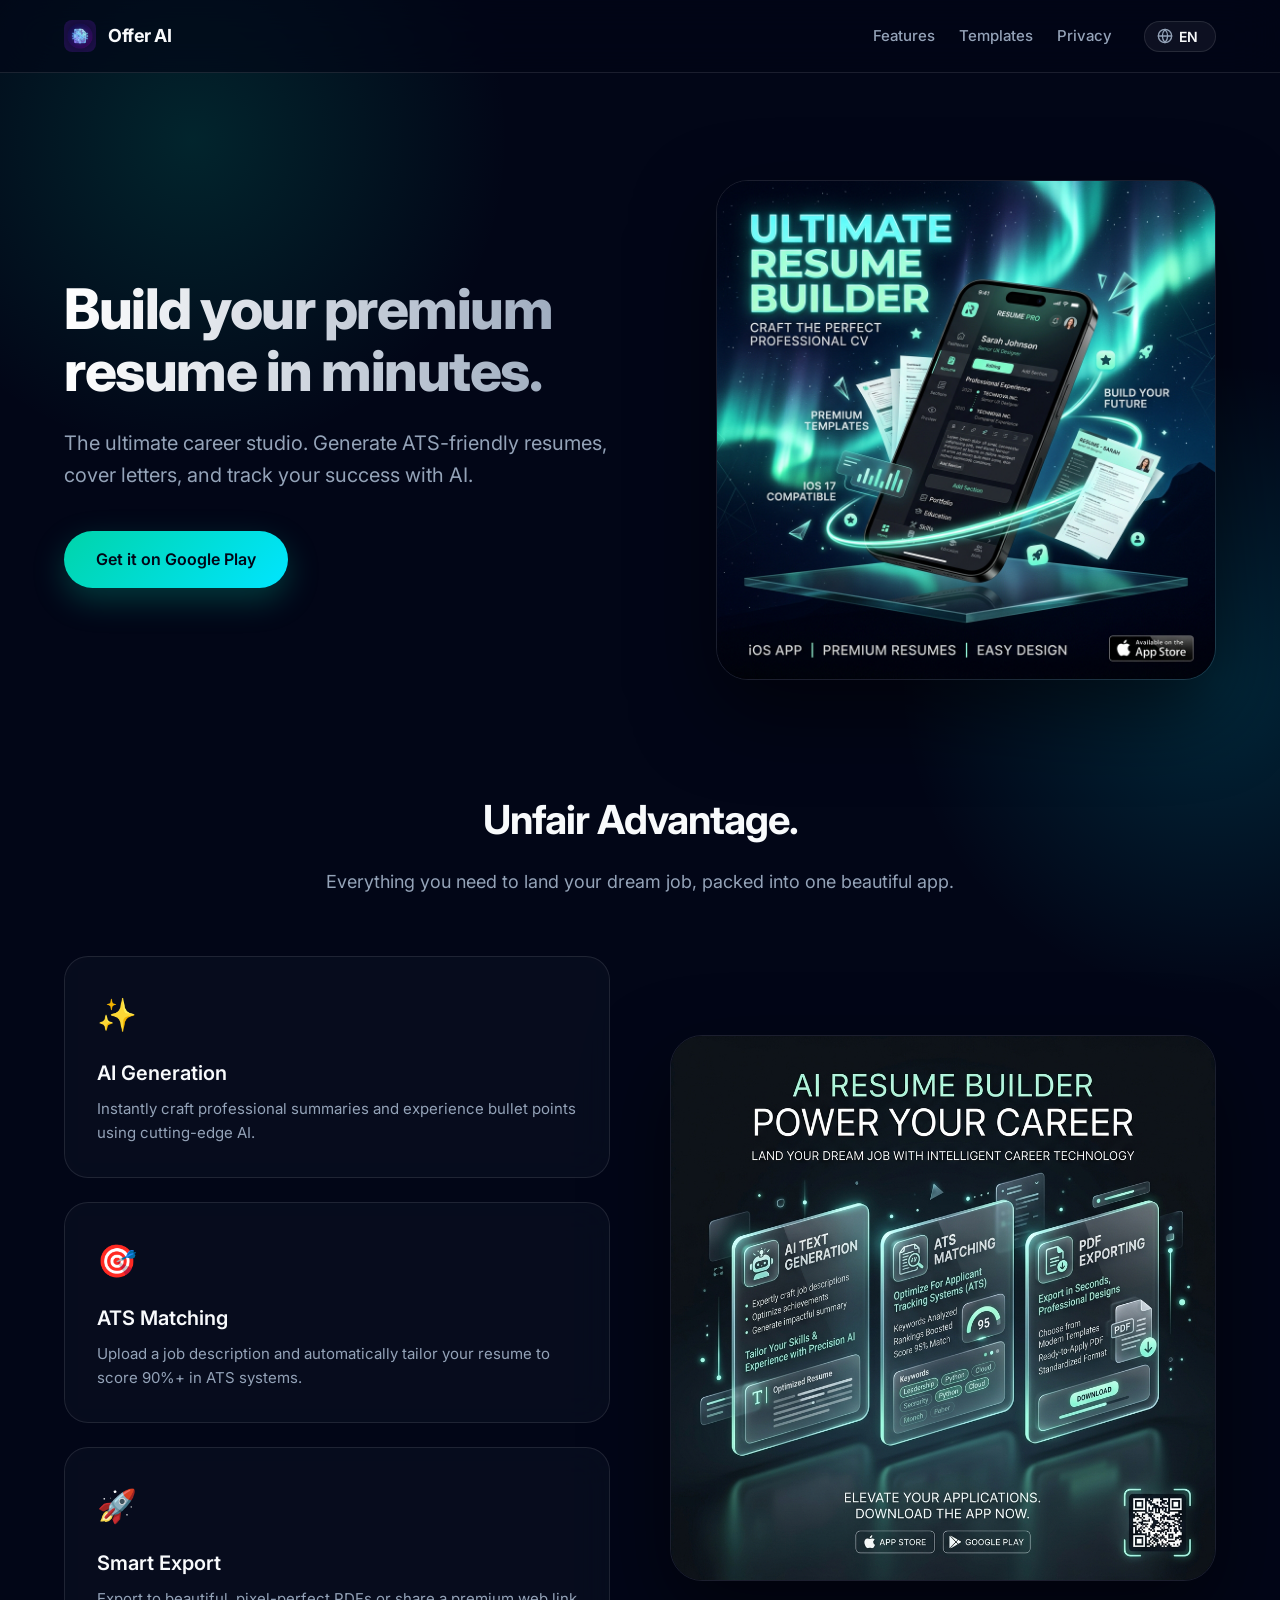
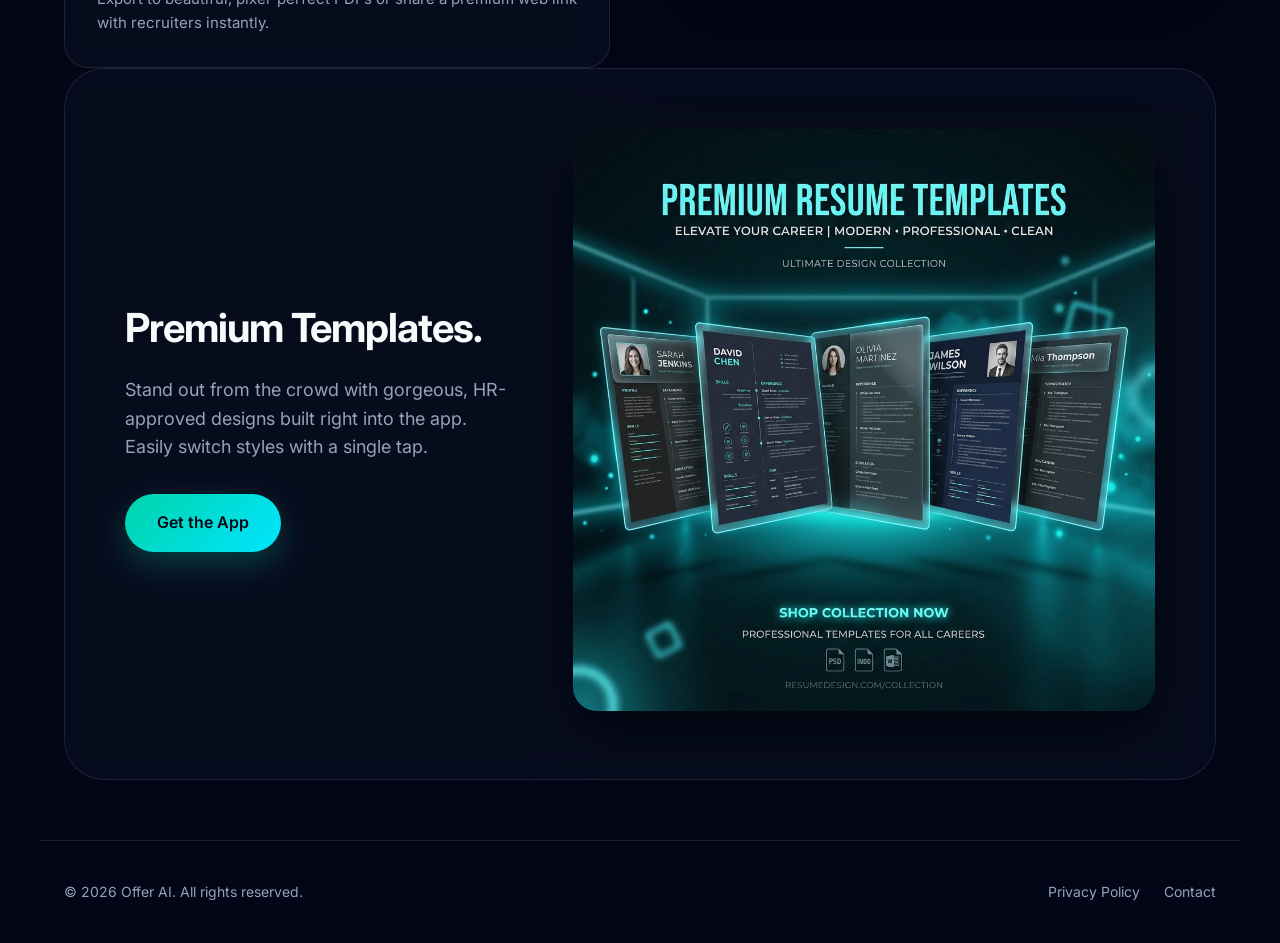
==== commit 5c4ef51c: "Remove Web Version button and translations Remove the 'Web Version' secondary CTA anchor from the he" ====
--- a/index.html
+++ b/index.html
@@ -48,7 +48,6 @@
                 <p class="hero-subtitle" data-i18n="hero_subtitle">The ultimate career studio. Generate ATS-friendly resumes, cover letters, and track your success with AI.</p>
                 <div class="hero-actions">
                     <a href="https://play.google.com/store/apps/details?id=com.maksymkasianov.offerai" class="btn-primary" data-i18n="btn_get_app">Get it on Google Play</a>
-                    <a href="./create-resume.html" class="btn-secondary" data-i18n="btn_web_version">Web Version</a>
                 </div>
             </div>
             <div class="hero-image">
